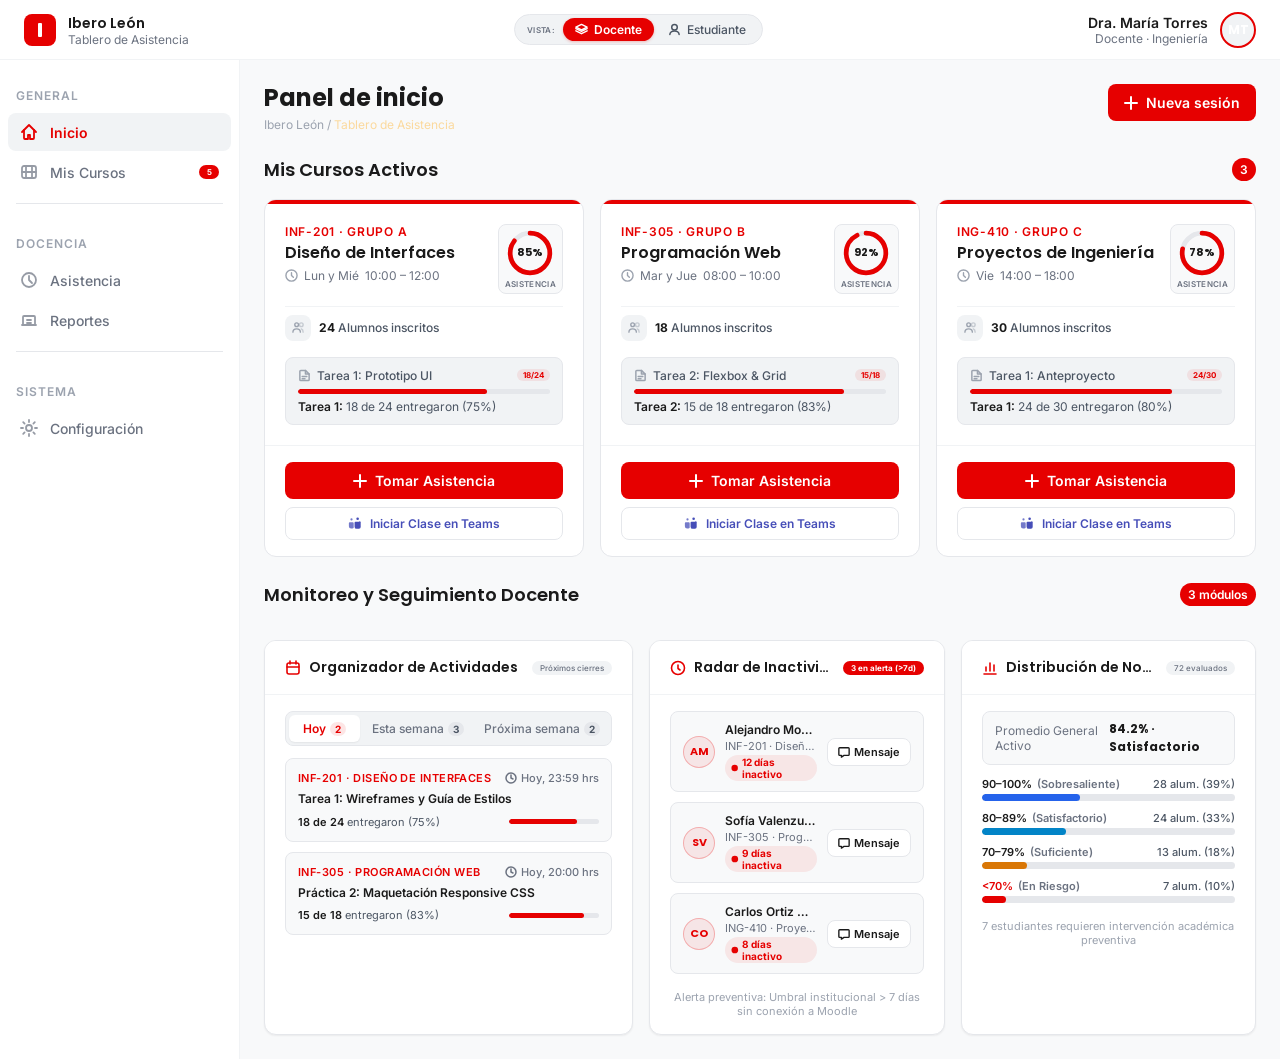
==== index.html @ 61439db3 "Add files via upload" ====
<!DOCTYPE html>
<html lang="es">
<head>
  <meta charset="UTF-8" />
  <meta name="viewport" content="width=device-width, initial-scale=1.0" />
  <title>Tablero de Asistencia — Ibero León</title>

  <!-- Sistema de Diseño -->
  <link rel="stylesheet" href="styles.css" />

  <style>
    /* =========================================================================
       RESET & BASE
       ========================================================================= */
    *, *::before, *::after {
      box-sizing: border-box;
      margin: 0;
      padding: 0;
    }

    html {
      font-size: 16px;
      -webkit-font-smoothing: antialiased;
    }

    body {
      font-family: var(--font-family-body);
      font-size: var(--font-size-md);
      font-weight: var(--font-weight-regular);
      color: var(--text-secondary);
      background-color: var(--surface-primary);  /* #0d0e0f — fondo raíz */
      min-height: 100vh;
      display: grid;
      grid-template-rows: auto 1fr;
      grid-template-columns: 1fr;
    }

    /* =========================================================================
       LAYOUT SHELL  — Header + Sidebar + Main
       ========================================================================= */
    .layout {
      display: grid;
      grid-template-columns: 240px 1fr;
      grid-template-rows: 1fr;
      min-height: calc(100vh - 60px); /* resta altura del header */
    }

    /* =========================================================================
       HEADER
       ========================================================================= */
    .header {
      grid-column: 1 / -1;
      height: 60px;
      background-color: var(--surface-secondary);   /* #131313 — panel nivel 2 */
      border-bottom: 1px solid var(--border-subtle); /* #252525 */
      display: flex;
      align-items: center;
      justify-content: space-between;
      padding: 0 var(--space-6);                     /* 0 24px */
      gap: var(--space-4);                           /* 16px */
      position: sticky;
      top: 0;
      z-index: 100;
    }

    /* Logotipo + nombre de institución */
    .header__brand {
      display: flex;
      align-items: center;
      gap: var(--space-3);   /* 12px */
      text-decoration: none;
    }

    .header__logo {
      width: 32px;
      height: 32px;
      border-radius: var(--radius-md);
      background-color: var(--brand-red);            /* #E60000 — acento de marca */
      display: flex;
      align-items: center;
      justify-content: center;
      flex-shrink: 0;
    }

    .header__logo svg {
      width: 18px;
      height: 18px;
      fill: var(--white-100);
    }

    .header__title {
      font-family: var(--font-family-title);         /* Poppins */
      font-size: var(--font-size-sm);
      font-weight: var(--font-weight-semibold);
      color: var(--text-primary);                    /* #fff */
      line-height: 1.2;
    }

    .header__subtitle {
      font-size: var(--font-size-xs);
      font-weight: var(--font-weight-regular);
      color: var(--text-tertiary);                   /* #c9cacf */
      display: block;
    }

    /* Perfil del docente */
    .header__profile {
      display: flex;
      align-items: center;
      gap: var(--space-3);
      cursor: pointer;
    }

    .header__profile-info {
      text-align: right;
    }

    .header__profile-name {
      font-size: var(--font-size-sm);
      font-weight: var(--font-weight-semibold);
      color: var(--text-primary);
      display: block;
    }

    .header__profile-role {
      font-size: var(--font-size-xs);
      color: var(--text-tertiary);
      display: block;
    }

    .header__avatar {
      width: 36px;
      height: 36px;
      border-radius: var(--radius-full);             /* píldora — 99999px */
      background-color: var(--surface-tertiary);     /* #252525 */
      border: 2px solid var(--brand-red);            /* acento activo */
      display: flex;
      align-items: center;
      justify-content: center;
      font-family: var(--font-family-title);
      font-size: var(--font-size-xs);
      font-weight: var(--font-weight-bold);
      color: var(--white-100);
      flex-shrink: 0;
    }

    /* =========================================================================
       SIDEBAR — Menú lateral
       ========================================================================= */
    .sidebar {
      background-color: var(--surface-secondary);    /* #131313 */
      border-right: 1px solid var(--border-subtle);  /* #252525 */
      display: flex;
      flex-direction: column;
      padding: var(--space-4) 0;                     /* 16px 0 */
      gap: var(--space-1);                           /* 4px entre ítems */
      overflow-y: auto;
    }

    .sidebar__section-label {
      font-size: var(--font-size-xs);
      font-weight: var(--font-weight-semibold);
      color: var(--text-quaternary);                 /* #888 */
      text-transform: uppercase;
      letter-spacing: 0.08em;
      padding: var(--space-3) var(--space-4) var(--space-1-5); /* 12px 16px 6px */
      margin-top: var(--space-2);
    }

    .sidebar__section-label:first-child {
      margin-top: 0;
    }

    .sidebar__nav {
      list-style: none;
      display: flex;
      flex-direction: column;
      gap: var(--space-0-5);   /* 2px */
      padding: 0 var(--space-2);   /* 0 8px */
    }

    .nav-item__link {
      display: flex;
      align-items: center;
      gap: var(--space-3);         /* 12px */
      padding: var(--space-2-5) var(--space-3);  /* 10px 12px */
      border-radius: var(--radius-md);            /* 8px */
      text-decoration: none;
      font-size: var(--font-size-sm);
      font-weight: var(--font-weight-medium);
      color: var(--text-tertiary);                /* #c9cacf — inactivo */
      transition: background-color 150ms ease, color 150ms ease;
    }

    .nav-item__link:hover {
      background-color: var(--surface-tertiary);  /* #252525 */
      color: var(--text-secondary);               /* #f1f1f3 */
    }

    /* Estado activo — acento de marca Ibero León */
    .nav-item__link.is-active {
      background-color: var(--surface-tertiary);
      color: var(--brand-red);                    /* #E60000 — acento de marca */
      font-weight: var(--font-weight-semibold);
    }

    .nav-item__link.is-active .nav-item__icon {
      color: var(--brand-red);
    }

    .nav-item__icon {
      width: 18px;
      height: 18px;
      flex-shrink: 0;
      opacity: 0.7;
    }

    .nav-item__link.is-active .nav-item__icon {
      opacity: 1;
    }

    /* Badge de cantidad en nav */
    .nav-item__badge {
      margin-left: auto;
      background-color: var(--brand-red);         /* #E60000 — badge activo */
      color: var(--white-100);
      font-size: var(--font-size-3xs);            /* 8px */
      font-weight: var(--font-weight-bold);
      padding: 2px 6px;
      border-radius: var(--badge-radius);
      min-width: 20px;
      text-align: center;
    }

    /* Divisor del sidebar */
    .sidebar__divider {
      height: 1px;
      background-color: var(--divider);           /* #252525 */
      margin: var(--space-2) var(--space-4);
    }

    /* =========================================================================
       MAIN CONTENT — Área principal
       ========================================================================= */
    .main {
      background-color: var(--surface-primary);   /* #0d0e0f — fondo raíz */
      padding: var(--space-6);                    /* 24px */
      overflow-y: auto;
      display: flex;
      flex-direction: column;
      gap: var(--space-6);
    }

    /* Cabecera del área principal */
    .main__header {
      display: flex;
      align-items: flex-start;
      justify-content: space-between;
      gap: var(--space-4);
      flex-wrap: wrap;
    }

    .main__title {
      font-family: var(--font-family-title);      /* Poppins */
      font-size: var(--font-size-2xl);            /* 24px */
      font-weight: var(--font-weight-bold);
      color: var(--text-primary);                 /* #fff */
      line-height: 1.2;
    }

    .main__breadcrumb {
      font-size: var(--font-size-xs);
      color: var(--text-quaternary);              /* #888 */
      margin-top: var(--space-1);
    }

    .main__breadcrumb span {
      color: var(--brand-cherokee);               /* #FBD99D — acento de jerarquía */
    }

    /* Botón primario de acción */
    .btn-primary {
      display: inline-flex;
      align-items: center;
      gap: var(--space-2);
      padding: var(--space-2-5) var(--space-4);   /* 10px 16px */
      background-color: var(--brand-red);         /* #E60000 */
      color: var(--white-100);
      font-family: var(--font-family-body);
      font-size: var(--font-size-sm);
      font-weight: var(--font-weight-semibold);
      border: none;
      border-radius: var(--radius-md);
      cursor: pointer;
      text-decoration: none;
      transition: background-color 150ms ease;
      flex-shrink: 0;
    }

    .btn-primary:hover {
      background-color: var(--brand-red-dark);    /* #B30000 */
    }

    /* =========================================================================
       SECTION HEADER — Encabezado de sección interior
       ========================================================================= */
    .section-header {
      display: flex;
      align-items: center;
      justify-content: space-between;
      margin-bottom: var(--space-4);
      gap: var(--space-3);
    }

    .section-title {
      font-family: var(--font-family-title);      /* Poppins */
      font-size: var(--font-size-lg);             /* 18px */
      font-weight: var(--font-weight-semibold);
      color: var(--text-primary);
    }

    .section-count {
      font-size: var(--font-size-xs);
      font-weight: var(--font-weight-semibold);
      color: var(--text-contrast);
      background-color: var(--brand-red);        /* #E60000 — badge activo */
      padding: 2px var(--space-2);
      border-radius: var(--badge-radius);
      line-height: 1.6;
    }

    /* =========================================================================
       COURSE CARDS — Tarjetas de cursos activos
       ========================================================================= */
    .courses-grid {
      display: grid;
      grid-template-columns: repeat(3, 1fr);
      gap: var(--space-4);                        /* 16px */
    }

    .course-card {
      background-color: var(--surface-secondary);
      border: 1px solid var(--border-normal);
      border-radius: var(--card-radius);          /* 12px */
      display: flex;
      flex-direction: column;
      overflow: hidden;
      transition: box-shadow 200ms ease, border-color 200ms ease;
    }

    .course-card:hover {
      box-shadow: var(--shadow-md);
      border-color: var(--border-contrast);
    }

    /* Franja superior de color (acento de marca — jerarquía alta) */
    .course-card__stripe {
      height: 4px;
      background-color: var(--brand-red);        /* #E60000 */
    }

    .course-card__body {
      padding: var(--space-5);
      display: flex;
      flex-direction: column;
      gap: var(--space-3);
      flex: 1;
    }

    .course-card__top {
      display: flex;
      justify-content: space-between;
      align-items: flex-start;
      gap: var(--space-3);
    }

    .course-card__header-info {
      display: flex;
      flex-direction: column;
      gap: var(--space-1);
      flex: 1;
      min-width: 0;
    }

    .course-card__code {
      font-size: var(--font-size-xs);
      font-weight: var(--font-weight-semibold);
      color: var(--brand-red);                   /* #E60000 — código de curso */
      text-transform: uppercase;
      letter-spacing: 0.06em;
    }

    .course-card__name {
      font-family: var(--font-family-title);     /* Poppins */
      font-size: var(--font-size-md);            /* 16px */
      font-weight: var(--font-weight-semibold);
      color: var(--text-primary);
      line-height: 1.3;
    }

    .course-card__schedule {
      font-size: var(--font-size-xs);
      color: var(--text-tertiary);
      display: flex;
      align-items: center;
      gap: var(--space-1-5);
    }

    .course-card__schedule svg {
      width: 13px;
      height: 13px;
      stroke: var(--text-quaternary);
      fill: none;
      flex-shrink: 0;
    }

    .course-card__meta {
      display: flex;
      align-items: center;
      gap: var(--space-2);
      padding-top: var(--space-2);
      border-top: 1px solid var(--border-subtle);
    }

    .course-card__meta-icon {
      width: 26px;
      height: 26px;
      border-radius: var(--radius-md);
      background-color: var(--surface-tertiary);
      display: flex;
      align-items: center;
      justify-content: center;
      flex-shrink: 0;
    }

    .course-card__meta-icon svg {
      width: 13px;
      height: 13px;
      stroke: var(--text-quaternary);
      fill: none;
    }

    .course-card__students {
      font-size: var(--font-size-xs);
      font-weight: var(--font-weight-medium);
      color: var(--text-secondary);
    }

    .course-card__students span {
      font-weight: var(--font-weight-bold);
      color: var(--text-primary);
    }

    /* ── 1. Medidor en Anillo (% Asistencia) ── */
    .attendance-ring {
      display: flex;
      flex-direction: column;
      align-items: center;
      justify-content: center;
      gap: var(--space-0-5);
      flex-shrink: 0;
      padding: var(--space-1) var(--space-1-5);
      background-color: var(--surface-primary);
      border: 1px solid var(--border-normal);
      border-radius: var(--radius-md);
    }

    .attendance-ring__circle {
      position: relative;
      width: 48px;
      height: 48px;
      display: flex;
      align-items: center;
      justify-content: center;
    }

    .attendance-ring__svg {
      width: 100%;
      height: 100%;
      transform: rotate(-90deg);
    }

    .attendance-ring__track {
      fill: none;
      stroke: var(--surface-quaternary);
      stroke-width: 4.5;
    }

    .attendance-ring__indicator {
      fill: none;
      stroke: var(--brand-red);
      stroke-width: 4.5;
      stroke-linecap: round;
      transition: stroke-dashoffset 0.6s ease;
    }

    .attendance-ring__center {
      position: absolute;
      top: 0;
      left: 0;
      width: 100%;
      height: 100%;
      display: flex;
      align-items: center;
      justify-content: center;
    }

    .attendance-ring__val {
      font-family: var(--font-family-title);
      font-size: 11px;
      font-weight: var(--font-weight-bold);
      color: var(--text-primary);
      line-height: 1;
    }

    .attendance-ring__caption {
      font-size: var(--font-size-3xs);
      font-weight: var(--font-weight-semibold);
      color: var(--text-tertiary);
      text-transform: uppercase;
      letter-spacing: 0.04em;
    }

    /* ── 2. Resumen de Entregas de Actividad ── */
    .deliveries-box {
      background-color: var(--surface-tertiary);
      border: 1px solid var(--border-normal);
      border-radius: var(--radius-md);
      padding: var(--space-2-5) var(--space-3);
      display: flex;
      flex-direction: column;
      gap: var(--space-1-5);
    }

    .deliveries-box__header {
      display: flex;
      align-items: center;
      justify-content: space-between;
      gap: var(--space-2);
    }

    .deliveries-box__title-wrap {
      display: flex;
      align-items: center;
      gap: var(--space-1-5);
      min-width: 0;
    }

    .deliveries-box__icon {
      width: 13px;
      height: 13px;
      stroke: var(--text-quaternary);
      fill: none;
      flex-shrink: 0;
    }

    .deliveries-box__title {
      font-size: var(--font-size-xs);
      font-weight: var(--font-weight-medium);
      color: var(--text-secondary);
      white-space: nowrap;
      overflow: hidden;
      text-overflow: ellipsis;
    }

    .deliveries-box__badge {
      font-size: var(--font-size-3xs);
      font-weight: var(--font-weight-bold);
      color: var(--brand-red);
      background-color: rgba(230, 0, 0, 0.08);
      padding: 1px 6px;
      border-radius: var(--badge-radius);
      flex-shrink: 0;
    }

    .deliveries-bar {
      width: 100%;
      height: 5px;
      background-color: var(--border-normal);
      border-radius: var(--radius-full);
      overflow: hidden;
    }

    .deliveries-bar__fill {
      height: 100%;
      background-color: var(--brand-red);
      border-radius: var(--radius-full);
      transition: width 0.4s ease;
    }

    .deliveries-box__caption {
      font-size: var(--font-size-xs);
      font-weight: var(--font-weight-regular);
      color: var(--text-secondary);
      line-height: 1.2;
    }

    .deliveries-box__caption strong {
      font-weight: var(--font-weight-semibold);
      color: var(--text-primary);
    }

    /* ── 3. Acciones y Botón de Teams ── */
    .course-card__footer {
      padding: var(--space-4) var(--space-5);
      border-top: 1px solid var(--border-subtle);
      display: flex;
      flex-direction: column;
      gap: var(--space-2);
    }

    /* Botón principal "Tomar Asistencia" */
    .btn-course {
      display: flex;
      align-items: center;
      justify-content: center;
      gap: var(--space-2);
      width: 100%;
      padding: var(--space-2-5) var(--space-4);   /* 10px 16px */
      background-color: var(--brand-red);          /* #E60000 — CTA primario */
      color: var(--white-100);
      font-family: var(--font-family-body);
      font-size: var(--font-size-sm);
      font-weight: var(--font-weight-semibold);
      border: none;
      border-radius: var(--radius-md);
      cursor: pointer;
      text-decoration: none;
      transition: background-color 150ms ease;
    }

    .btn-course:hover {
      background-color: var(--brand-red-dark);    /* #B30000 */
    }

    .btn-course svg {
      width: 14px;
      height: 14px;
      stroke: currentColor;
      fill: none;
      flex-shrink: 0;
    }

    /* Botón integración Microsoft Teams */
    .btn-teams {
      display: flex;
      align-items: center;
      justify-content: center;
      gap: var(--space-2);
      width: 100%;
      padding: var(--space-2) var(--space-4);
      background-color: var(--surface-secondary);
      color: var(--color-teams, #464EB8);
      border: 1px solid var(--border-normal);
      border-radius: var(--radius-md);
      font-family: var(--font-family-body);
      font-size: var(--font-size-xs);
      font-weight: var(--font-weight-semibold);
      cursor: pointer;
      text-decoration: none;
      transition: background-color 150ms ease, border-color 150ms ease, color 150ms ease, box-shadow 150ms ease;
    }

    .btn-teams:hover {
      background-color: var(--color-teams-bg, #F5F6FC);
      border-color: var(--color-teams, #464EB8);
      color: var(--color-teams-hover, #3B44AC);
      box-shadow: var(--shadow-sm);
    }

    .btn-teams svg {
      width: 14px;
      height: 14px;
      fill: currentColor;
      flex-shrink: 0;
    }

    /* =========================================================================
       WIDGETS ROW — Bloque de gadgets secundarios (debajo de cursos)
    /* =========================================================================
       GADGETS SECTION — Monitoreo docente (debajo de cursos)
       ========================================================================= */
    .gadgets-section {
      display: flex;
      flex-direction: column;
      gap: var(--space-4);
    }

    /* =========================================================================
       RESPONSIVE
       ========================================================================= */
    @media (max-width: 1120px) {         /* --screen-md */
      .courses-grid {
        grid-template-columns: repeat(2, 1fr);
      }
      .gadgets-grid {
        grid-template-columns: 1fr 1fr;
      }
      .monitoring-card--wide {
        grid-column: span 2;
      }
    }

    @media (max-width: 768px) {          /* --screen-sm */
      .layout {
        grid-template-columns: 1fr;
      }

      .sidebar {
        display: none;   /* Se ocultará hasta implementar drawer */
      }

      .courses-grid {
        grid-template-columns: 1fr;
      }

      .gadgets-grid {
        grid-template-columns: 1fr;
      }

      .monitoring-card--wide {
        grid-column: 1;
      }
    }

    @media (max-width: 640px) {          /* --screen-xs */
      .header__profile-info {
        display: none;
      }
    }
  </style>
</head>

<body>

  <!-- =========================================================================
       HEADER — Encabezado superior
       ========================================================================= -->
  <header class="header" role="banner">

    <!-- Marca / institución -->
    <a href="#" class="header__brand" aria-label="Ibero León — Inicio">
      <div class="header__logo" aria-hidden="true">
        <!-- Ícono "I" representando Ibero -->
        <svg viewBox="0 0 18 18" xmlns="http://www.w3.org/2000/svg" aria-hidden="true">
          <rect x="7" y="2" width="4" height="14" rx="1"/>
        </svg>
      </div>
      <div>
        <span class="header__title">Ibero León</span>
        <span class="header__subtitle">Tablero de Asistencia</span>
      </div>
    </a>

    <!-- Conmutador visual de rol -->
    <div class="role-switcher" role="navigation" aria-label="Cambiar vista de rol">
      <span class="role-switcher__label">Vista:</span>
      <div class="role-switcher__pills">
        <a href="index.html" class="role-pill is-active" aria-current="page" title="Vista activa: Docente">
          <svg class="role-pill__icon" viewBox="0 0 14 14" fill="none" stroke="currentColor" stroke-width="1.6" stroke-linecap="round" stroke-linejoin="round" aria-hidden="true">
            <path d="M7 1.5L1 4.5l6 3 6-3-6-3z"/>
            <path d="M1 8.5l6 3 6-3"/>
            <path d="M1 6l6 3 6-3"/>
          </svg>
          Docente
        </a>
        <a href="student.html" class="role-pill" title="Cambiar a vista de Estudiante">
          <svg class="role-pill__icon" viewBox="0 0 14 14" fill="none" stroke="currentColor" stroke-width="1.6" stroke-linecap="round" stroke-linejoin="round" aria-hidden="true">
            <path d="M7 1.5a3 3 0 1 0 0 6 3 3 0 0 0 0-6z"/>
            <path d="M2 12.5c0-2.5 2.5-4 5-4s5 1.5 5 4"/>
          </svg>
          Estudiante
        </a>
      </div>
    </div>

    <!-- Perfil del docente -->
    <div class="header__profile" role="button" tabindex="0" aria-label="Menú de perfil">
      <div class="header__profile-info">
        <span class="header__profile-name">Dra. María Torres</span>
        <span class="header__profile-role">Docente · Ingeniería</span>
      </div>
      <div class="header__avatar" aria-hidden="true">MT</div>
    </div>

  </header>


  <!-- =========================================================================
       LAYOUT — Sidebar + Main
       ========================================================================= -->
  <div class="layout">

    <!-- =======================================================================
         SIDEBAR — Menú lateral de navegación
         ======================================================================= -->
    <aside class="sidebar" role="navigation" aria-label="Menú principal">

      <!-- Sección General -->
      <span class="sidebar__section-label">General</span>
      <ul class="sidebar__nav" role="list">

        <li>
          <a href="#" class="nav-item__link is-active" aria-current="page">
            <svg class="nav-item__icon" viewBox="0 0 18 18" fill="none" stroke="currentColor" stroke-width="1.8" stroke-linecap="round" stroke-linejoin="round" aria-hidden="true">
              <path d="M2 9L9 2l7 7"/>
              <path d="M4 7v8a1 1 0 001 1h3v-4h2v4h3a1 1 0 001-1V7"/>
            </svg>
            Inicio
          </a>
        </li>

        <li>
          <a href="#" class="nav-item__link">
            <svg class="nav-item__icon" viewBox="0 0 18 18" fill="none" stroke="currentColor" stroke-width="1.8" stroke-linecap="round" stroke-linejoin="round" aria-hidden="true">
              <rect x="2" y="3" width="14" height="12" rx="2"/>
              <path d="M6 3v12M12 3v12M2 9h14"/>
            </svg>
            Mis Cursos
            <span class="nav-item__badge" aria-label="5 cursos activos">5</span>
          </a>
        </li>

      </ul>

      <div class="sidebar__divider" role="separator"></div>

      <!-- Sección Docencia -->
      <span class="sidebar__section-label">Docencia</span>
      <ul class="sidebar__nav" role="list">

        <li>
          <a href="#" class="nav-item__link">
            <svg class="nav-item__icon" viewBox="0 0 18 18" fill="none" stroke="currentColor" stroke-width="1.8" stroke-linecap="round" stroke-linejoin="round" aria-hidden="true">
              <circle cx="9" cy="9" r="7"/>
              <path d="M9 5v4l3 3"/>
            </svg>
            Asistencia
          </a>
        </li>

        <li>
          <a href="#" class="nav-item__link">
            <svg class="nav-item__icon" viewBox="0 0 18 18" fill="none" stroke="currentColor" stroke-width="1.8" stroke-linecap="round" stroke-linejoin="round" aria-hidden="true">
              <path d="M3 14V6a1 1 0 011-1h10a1 1 0 011 1v8"/>
              <path d="M2 14h14"/>
              <path d="M7 9h4M7 12h4"/>
            </svg>
            Reportes
          </a>
        </li>

      </ul>

      <div class="sidebar__divider" role="separator"></div>

      <!-- Sección Configuración -->
      <span class="sidebar__section-label">Sistema</span>
      <ul class="sidebar__nav" role="list">

        <li>
          <a href="#" class="nav-item__link">
            <svg class="nav-item__icon" viewBox="0 0 18 18" fill="none" stroke="currentColor" stroke-width="1.8" stroke-linecap="round" stroke-linejoin="round" aria-hidden="true">
              <circle cx="9" cy="9" r="3"/>
              <path d="M9 1v2M9 15v2M1 9h2M15 9h2M3.2 3.2l1.4 1.4M13.4 13.4l1.4 1.4M3.2 14.8l1.4-1.4M13.4 4.6l1.4-1.4"/>
            </svg>
            Configuración
          </a>
        </li>

      </ul>

    </aside><!-- /sidebar -->


    <!-- =======================================================================
         MAIN — Área principal de contenido
         ======================================================================= -->
    <main class="main" id="main-content" role="main">

      <!-- Cabecera de sección -->
      <div class="main__header">
        <div>
          <h1 class="main__title">Panel de inicio</h1>
          <p class="main__breadcrumb">
            Ibero León / <span>Tablero de Asistencia</span>
          </p>
        </div>
        <button class="btn-primary" type="button">
          <svg width="14" height="14" viewBox="0 0 14 14" fill="none" stroke="currentColor" stroke-width="2" stroke-linecap="round" aria-hidden="true">
            <path d="M7 1v12M1 7h12"/>
          </svg>
          Nueva sesión
        </button>
      </div>

      <!-- ═══════════════════════════════════════════════════════════════════
           SECCIÓN 1 — MIS CURSOS ACTIVOS (foco prioritario)
           ═══════════════════════════════════════════════════════════════════ -->
      <section aria-label="Mis cursos activos">

        <div class="section-header">
          <h2 class="section-title">Mis Cursos Activos</h2>
          <span class="section-count" aria-label="3 cursos activos">3</span>
        </div>

        <div class="courses-grid">

          <!-- ── Curso 1: Diseño de Interfaces (Grupo A) ── -->
          <article class="course-card" aria-label="Diseño de Interfaces, Grupo A">
            <div class="course-card__stripe" aria-hidden="true"></div>
            <div class="course-card__body">
              
              <!-- Cabecera de tarjeta: datos + medidor en anillo -->
              <div class="course-card__top">
                <div class="course-card__header-info">
                  <span class="course-card__code">INF-201 · Grupo A</span>
                  <h3 class="course-card__name">Diseño de Interfaces</h3>
                  <p class="course-card__schedule">
                    <svg viewBox="0 0 14 14" stroke-width="1.5" stroke-linecap="round" stroke-linejoin="round" aria-hidden="true">
                      <circle cx="7" cy="7" r="6"/>
                      <path d="M7 4v3l2 2"/>
                    </svg>
                    Lun y Mié &nbsp;10:00 – 12:00
                  </p>
                </div>

                <!-- 1. Medidor en Anillo (% Asistencia del Grupo: 85%) -->
                <div class="attendance-ring" aria-label="85% de asistencia grupal" title="85% de asistencia acumulada">
                  <div class="attendance-ring__circle">
                    <svg viewBox="0 0 46 46" class="attendance-ring__svg" aria-hidden="true">
                      <circle class="attendance-ring__track" cx="23" cy="23" r="19" />
                      <circle class="attendance-ring__indicator" cx="23" cy="23" r="19"
                              stroke-dasharray="119.38"
                              stroke-dashoffset="17.91" />
                    </svg>
                    <div class="attendance-ring__center">
                      <span class="attendance-ring__val">85%</span>
                    </div>
                  </div>
                  <span class="attendance-ring__caption">Asistencia</span>
                </div>
              </div>

              <!-- Meta: Alumnos inscritos -->
              <div class="course-card__meta">
                <div class="course-card__meta-icon" aria-hidden="true">
                  <svg viewBox="0 0 14 14" stroke-width="1.5" stroke-linecap="round" stroke-linejoin="round">
                    <circle cx="5" cy="4" r="2"/>
                    <path d="M1 12c0-2.5 1.5-3.5 4-3.5s4 1 4 3.5"/>
                    <circle cx="10" cy="4" r="2" opacity=".5"/>
                    <path d="M12 12c0-2 -.5-3-2-3.5" opacity=".5"/>
                  </svg>
                </div>
                <p class="course-card__students"><span>24</span> Alumnos inscritos</p>
              </div>

              <!-- 3. Resumen de Entregas de Actividad -->
              <div class="deliveries-box" aria-label="Estado de entregas: Tarea 1: 18 de 24 entregaron">
                <div class="deliveries-box__header">
                  <div class="deliveries-box__title-wrap">
                    <svg class="deliveries-box__icon" viewBox="0 0 14 14" stroke-width="1.6" stroke-linecap="round" stroke-linejoin="round" aria-hidden="true">
                      <path d="M8 1.5H3a1 1 0 0 0-1 1v9a1 1 0 0 0 1 1h8a1 1 0 0 0 1-1V5.5L8 1.5z"/>
                      <path d="M8 1.5v4h4"/>
                      <path d="M4.5 8h5M4.5 10.5h3"/>
                    </svg>
                    <span class="deliveries-box__title">Tarea 1: Prototipo UI</span>
                  </div>
                  <span class="deliveries-box__badge">18/24</span>
                </div>
                <div class="deliveries-bar" role="progressbar" aria-valuenow="75" aria-valuemin="0" aria-valuemax="100">
                  <div class="deliveries-bar__fill" style="width: 75%;"></div>
                </div>
                <p class="deliveries-box__caption">
                  <strong>Tarea 1:</strong> 18 de 24 entregaron (75%)
                </p>
              </div>

            </div>

            <!-- Acciones: Botón Tomar Asistencia + Botón Teams -->
            <div class="course-card__footer">
              <button class="btn-course" type="button">
                <svg viewBox="0 0 14 14" stroke-width="2" stroke-linecap="round" stroke-linejoin="round" aria-hidden="true">
                  <path d="M7 1v12M1 7h12"/>
                </svg>
                Tomar Asistencia
              </button>
              <!-- 2. Botón de Integración con Microsoft Teams -->
              <button class="btn-teams" type="button" aria-label="Iniciar Clase en Teams para Diseño de Interfaces">
                <svg viewBox="0 0 16 16" aria-hidden="true">
                  <path d="M12.5 5.5h-4a1 1 0 0 0-1 1V11a2.5 2.5 0 0 0 2.5 2.5h2.5a2 2 0 0 0 2-2V6.5a1 1 0 0 0-2-1zm-1.5-2a1.5 1.5 0 1 1 0-3 1.5 1.5 0 0 1 0 3z"/>
                  <path d="M5.5 6H2a1 1 0 0 0-1 1v3.5A2.5 2.5 0 0 0 3.5 13H5a2 2 0 0 0 1.5-.7V7a1 1 0 0 0-1-1zm-1.5-2a1.25 1.25 0 1 1 0-2.5 1.25 1.25 0 0 1 0 2.5z" opacity="0.75"/>
                </svg>
                Iniciar Clase en Teams
              </button>
            </div>
          </article>

          <!-- ── Curso 2: Programación Web (Grupo B) ── -->
          <article class="course-card" aria-label="Programación Web, Grupo B">
            <div class="course-card__stripe" aria-hidden="true"></div>
            <div class="course-card__body">

              <!-- Cabecera de tarjeta: datos + medidor en anillo -->
              <div class="course-card__top">
                <div class="course-card__header-info">
                  <span class="course-card__code">INF-305 · Grupo B</span>
                  <h3 class="course-card__name">Programación Web</h3>
                  <p class="course-card__schedule">
                    <svg viewBox="0 0 14 14" stroke-width="1.5" stroke-linecap="round" stroke-linejoin="round" aria-hidden="true">
                      <circle cx="7" cy="7" r="6"/>
                      <path d="M7 4v3l2 2"/>
                    </svg>
                    Mar y Jue &nbsp;08:00 – 10:00
                  </p>
                </div>

                <!-- 1. Medidor en Anillo (% Asistencia del Grupo: 92%) -->
                <div class="attendance-ring" aria-label="92% de asistencia grupal" title="92% de asistencia acumulada">
                  <div class="attendance-ring__circle">
                    <svg viewBox="0 0 46 46" class="attendance-ring__svg" aria-hidden="true">
                      <circle class="attendance-ring__track" cx="23" cy="23" r="19" />
                      <circle class="attendance-ring__indicator" cx="23" cy="23" r="19"
                              stroke-dasharray="119.38"
                              stroke-dashoffset="9.55" />
                    </svg>
                    <div class="attendance-ring__center">
                      <span class="attendance-ring__val">92%</span>
                    </div>
                  </div>
                  <span class="attendance-ring__caption">Asistencia</span>
                </div>
              </div>

              <!-- Meta: Alumnos inscritos -->
              <div class="course-card__meta">
                <div class="course-card__meta-icon" aria-hidden="true">
                  <svg viewBox="0 0 14 14" stroke-width="1.5" stroke-linecap="round" stroke-linejoin="round">
                    <circle cx="5" cy="4" r="2"/>
                    <path d="M1 12c0-2.5 1.5-3.5 4-3.5s4 1 4 3.5"/>
                    <circle cx="10" cy="4" r="2" opacity=".5"/>
                    <path d="M12 12c0-2 -.5-3-2-3.5" opacity=".5"/>
                  </svg>
                </div>
                <p class="course-card__students"><span>18</span> Alumnos inscritos</p>
              </div>

              <!-- 3. Resumen de Entregas de Actividad -->
              <div class="deliveries-box" aria-label="Estado de entregas: Tarea 2: 15 de 18 entregaron">
                <div class="deliveries-box__header">
                  <div class="deliveries-box__title-wrap">
                    <svg class="deliveries-box__icon" viewBox="0 0 14 14" stroke-width="1.6" stroke-linecap="round" stroke-linejoin="round" aria-hidden="true">
                      <path d="M8 1.5H3a1 1 0 0 0-1 1v9a1 1 0 0 0 1 1h8a1 1 0 0 0 1-1V5.5L8 1.5z"/>
                      <path d="M8 1.5v4h4"/>
                      <path d="M4.5 8h5M4.5 10.5h3"/>
                    </svg>
                    <span class="deliveries-box__title">Tarea 2: Flexbox & Grid</span>
                  </div>
                  <span class="deliveries-box__badge">15/18</span>
                </div>
                <div class="deliveries-bar" role="progressbar" aria-valuenow="83" aria-valuemin="0" aria-valuemax="100">
                  <div class="deliveries-bar__fill" style="width: 83.3%;"></div>
                </div>
                <p class="deliveries-box__caption">
                  <strong>Tarea 2:</strong> 15 de 18 entregaron (83%)
                </p>
              </div>

            </div>

            <!-- Acciones: Botón Tomar Asistencia + Botón Teams -->
            <div class="course-card__footer">
              <button class="btn-course" type="button">
                <svg viewBox="0 0 14 14" stroke-width="2" stroke-linecap="round" stroke-linejoin="round" aria-hidden="true">
                  <path d="M7 1v12M1 7h12"/>
                </svg>
                Tomar Asistencia
              </button>
              <!-- 2. Botón de Integración con Microsoft Teams -->
              <button class="btn-teams" type="button" aria-label="Iniciar Clase en Teams para Programación Web">
                <svg viewBox="0 0 16 16" aria-hidden="true">
                  <path d="M12.5 5.5h-4a1 1 0 0 0-1 1V11a2.5 2.5 0 0 0 2.5 2.5h2.5a2 2 0 0 0 2-2V6.5a1 1 0 0 0-2-1zm-1.5-2a1.5 1.5 0 1 1 0-3 1.5 1.5 0 0 1 0 3z"/>
                  <path d="M5.5 6H2a1 1 0 0 0-1 1v3.5A2.5 2.5 0 0 0 3.5 13H5a2 2 0 0 0 1.5-.7V7a1 1 0 0 0-1-1zm-1.5-2a1.25 1.25 0 1 1 0-2.5 1.25 1.25 0 0 1 0 2.5z" opacity="0.75"/>
                </svg>
                Iniciar Clase en Teams
              </button>
            </div>
          </article>

          <!-- ── Curso 3: Proyectos de Ingeniería (Grupo C) ── -->
          <article class="course-card" aria-label="Proyectos de Ingeniería, Grupo C">
            <div class="course-card__stripe" aria-hidden="true"></div>
            <div class="course-card__body">

              <!-- Cabecera de tarjeta: datos + medidor en anillo -->
              <div class="course-card__top">
                <div class="course-card__header-info">
                  <span class="course-card__code">ING-410 · Grupo C</span>
                  <h3 class="course-card__name">Proyectos de Ingeniería</h3>
                  <p class="course-card__schedule">
                    <svg viewBox="0 0 14 14" stroke-width="1.5" stroke-linecap="round" stroke-linejoin="round" aria-hidden="true">
                      <circle cx="7" cy="7" r="6"/>
                      <path d="M7 4v3l2 2"/>
                    </svg>
                    Vie &nbsp;14:00 – 18:00
                  </p>
                </div>

                <!-- 1. Medidor en Anillo (% Asistencia del Grupo: 78%) -->
                <div class="attendance-ring" aria-label="78% de asistencia grupal" title="78% de asistencia acumulada">
                  <div class="attendance-ring__circle">
                    <svg viewBox="0 0 46 46" class="attendance-ring__svg" aria-hidden="true">
                      <circle class="attendance-ring__track" cx="23" cy="23" r="19" />
                      <circle class="attendance-ring__indicator" cx="23" cy="23" r="19"
                              stroke-dasharray="119.38"
                              stroke-dashoffset="26.26" />
                    </svg>
                    <div class="attendance-ring__center">
                      <span class="attendance-ring__val">78%</span>
                    </div>
                  </div>
                  <span class="attendance-ring__caption">Asistencia</span>
                </div>
              </div>

              <!-- Meta: Alumnos inscritos -->
              <div class="course-card__meta">
                <div class="course-card__meta-icon" aria-hidden="true">
                  <svg viewBox="0 0 14 14" stroke-width="1.5" stroke-linecap="round" stroke-linejoin="round">
                    <circle cx="5" cy="4" r="2"/>
                    <path d="M1 12c0-2.5 1.5-3.5 4-3.5s4 1 4 3.5"/>
                    <circle cx="10" cy="4" r="2" opacity=".5"/>
                    <path d="M12 12c0-2 -.5-3-2-3.5" opacity=".5"/>
                  </svg>
                </div>
                <p class="course-card__students"><span>30</span> Alumnos inscritos</p>
              </div>

              <!-- 3. Resumen de Entregas de Actividad -->
              <div class="deliveries-box" aria-label="Estado de entregas: Tarea 1: 24 de 30 entregaron">
                <div class="deliveries-box__header">
                  <div class="deliveries-box__title-wrap">
                    <svg class="deliveries-box__icon" viewBox="0 0 14 14" stroke-width="1.6" stroke-linecap="round" stroke-linejoin="round" aria-hidden="true">
                      <path d="M8 1.5H3a1 1 0 0 0-1 1v9a1 1 0 0 0 1 1h8a1 1 0 0 0 1-1V5.5L8 1.5z"/>
                      <path d="M8 1.5v4h4"/>
                      <path d="M4.5 8h5M4.5 10.5h3"/>
                    </svg>
                    <span class="deliveries-box__title">Tarea 1: Anteproyecto</span>
                  </div>
                  <span class="deliveries-box__badge">24/30</span>
                </div>
                <div class="deliveries-bar" role="progressbar" aria-valuenow="80" aria-valuemin="0" aria-valuemax="100">
                  <div class="deliveries-bar__fill" style="width: 80%;"></div>
                </div>
                <p class="deliveries-box__caption">
                  <strong>Tarea 1:</strong> 24 de 30 entregaron (80%)
                </p>
              </div>

            </div>

            <!-- Acciones: Botón Tomar Asistencia + Botón Teams -->
            <div class="course-card__footer">
              <button class="btn-course" type="button">
                <svg viewBox="0 0 14 14" stroke-width="2" stroke-linecap="round" stroke-linejoin="round" aria-hidden="true">
                  <path d="M7 1v12M1 7h12"/>
                </svg>
                Tomar Asistencia
              </button>
              <!-- 2. Botón de Integración con Microsoft Teams -->
              <button class="btn-teams" type="button" aria-label="Iniciar Clase en Teams para Proyectos de Ingeniería">
                <svg viewBox="0 0 16 16" aria-hidden="true">
                  <path d="M12.5 5.5h-4a1 1 0 0 0-1 1V11a2.5 2.5 0 0 0 2.5 2.5h2.5a2 2 0 0 0 2-2V6.5a1 1 0 0 0-2-1zm-1.5-2a1.5 1.5 0 1 1 0-3 1.5 1.5 0 0 1 0 3z"/>
                  <path d="M5.5 6H2a1 1 0 0 0-1 1v3.5A2.5 2.5 0 0 0 3.5 13H5a2 2 0 0 0 1.5-.7V7a1 1 0 0 0-1-1zm-1.5-2a1.25 1.25 0 1 1 0-2.5 1.25 1.25 0 0 1 0 2.5z" opacity="0.75"/>
                </svg>
                Iniciar Clase en Teams
              </button>
            </div>
          </article>

        </div><!-- /courses-grid -->
      </section>

      <!-- ═══════════════════════════════════════════════════════════════════
           SECCIÓN 2 — GADGETS DE MONITOREO DOCENTE (FASE 5)
           ═══════════════════════════════════════════════════════════════════ -->
      <section aria-label="Monitoreo y seguimiento docente" class="gadgets-section">

        <div class="section-header">
          <h2 class="section-title">Monitoreo y Seguimiento Docente</h2>
          <span class="section-count" aria-label="3 módulos activos">3 módulos</span>
        </div>

        <div class="gadgets-grid">

          <!-- ── GADGET 1: Organizador de Actividades por Tiempo ── -->
          <article class="monitoring-card monitoring-card--wide" aria-label="Organizador de actividades por tiempo">
            <div class="monitoring-card__header">
              <div class="monitoring-card__title-group">
                <svg class="monitoring-card__icon" viewBox="0 0 16 16" stroke-width="1.6" stroke-linecap="round" stroke-linejoin="round" aria-hidden="true">
                  <rect x="2" y="3" width="12" height="11" rx="2"/>
                  <path d="M5 1v3M11 1v3M2 7h12"/>
                </svg>
                <h3 class="monitoring-card__title">Organizador de Actividades</h3>
              </div>
              <span class="monitoring-card__tag">Próximos cierres</span>
            </div>

            <div class="monitoring-card__body">
              
              <!-- Pestañas temporales -->
              <div class="activity-tabs" role="tablist" aria-label="Filtro temporal de entregas">
                <button class="activity-tab is-active" type="button" role="tab" aria-selected="true" data-tab="tab-today" id="tab-btn-today" aria-controls="panel-today">
                  Hoy <span class="activity-tab__badge">2</span>
                </button>
                <button class="activity-tab" type="button" role="tab" aria-selected="false" data-tab="tab-week" id="tab-btn-week" aria-controls="panel-week">
                  Esta semana <span class="activity-tab__badge">3</span>
                </button>
                <button class="activity-tab" type="button" role="tab" aria-selected="false" data-tab="tab-next" id="tab-btn-next" aria-controls="panel-next">
                  Próxima semana <span class="activity-tab__badge">2</span>
                </button>
              </div>

              <!-- Paneles de contenido temporal -->
              <div class="activity-panels">

                <!-- Panel: Hoy -->
                <div class="activity-panel is-active" id="panel-today" role="tabpanel" aria-labelledby="tab-btn-today">
                  
                  <div class="activity-item">
                    <div class="activity-item__header">
                      <span class="activity-item__course">INF-201 · Diseño de Interfaces</span>
                      <span class="activity-item__time">
                        <svg viewBox="0 0 12 12" stroke-width="1.5" stroke-linecap="round" stroke-linejoin="round" aria-hidden="true">
                          <circle cx="6" cy="6" r="5"/>
                          <path d="M6 3v3l2 1"/>
                        </svg>
                        Hoy, 23:59 hrs
                      </span>
                    </div>
                    <h4 class="activity-item__title">Tarea 1: Wireframes y Guía de Estilos</h4>
                    <div class="activity-item__footer">
                      <span class="activity-item__deliveries"><strong>18 de 24</strong> entregaron (75%)</span>
                      <div class="activity-item__deliveries-bar" role="progressbar" aria-valuenow="75" aria-valuemin="0" aria-valuemax="100">
                        <div class="activity-item__deliveries-fill" style="width: 75%;"></div>
                      </div>
                    </div>
                  </div>

                  <div class="activity-item">
                    <div class="activity-item__header">
                      <span class="activity-item__course">INF-305 · Programación Web</span>
                      <span class="activity-item__time">
                        <svg viewBox="0 0 12 12" stroke-width="1.5" stroke-linecap="round" stroke-linejoin="round" aria-hidden="true">
                          <circle cx="6" cy="6" r="5"/>
                          <path d="M6 3v3l2 1"/>
                        </svg>
                        Hoy, 20:00 hrs
                      </span>
                    </div>
                    <h4 class="activity-item__title">Práctica 2: Maquetación Responsive CSS</h4>
                    <div class="activity-item__footer">
                      <span class="activity-item__deliveries"><strong>15 de 18</strong> entregaron (83%)</span>
                      <div class="activity-item__deliveries-bar" role="progressbar" aria-valuenow="83" aria-valuemin="0" aria-valuemax="100">
                        <div class="activity-item__deliveries-fill" style="width: 83.3%;"></div>
                      </div>
                    </div>
                  </div>

                </div>

                <!-- Panel: Esta semana -->
                <div class="activity-panel" id="panel-week" role="tabpanel" aria-labelledby="tab-btn-week">
                  
                  <div class="activity-item">
                    <div class="activity-item__header">
                      <span class="activity-item__course">ING-410 · Proyectos de Ing.</span>
                      <span class="activity-item__time">
                        <svg viewBox="0 0 12 12" stroke-width="1.5" stroke-linecap="round" stroke-linejoin="round" aria-hidden="true">
                          <circle cx="6" cy="6" r="5"/>
                          <path d="M6 3v3l2 1"/>
                        </svg>
                        Jueves, 18:00 hrs
                      </span>
                    </div>
                    <h4 class="activity-item__title">Avance 1: Marco Teórico y Justificación</h4>
                    <div class="activity-item__footer">
                      <span class="activity-item__deliveries"><strong>24 de 30</strong> entregaron (80%)</span>
                      <div class="activity-item__deliveries-bar" role="progressbar" aria-valuenow="80" aria-valuemin="0" aria-valuemax="100">
                        <div class="activity-item__deliveries-fill" style="width: 80%;"></div>
                      </div>
                    </div>
                  </div>

                  <div class="activity-item">
                    <div class="activity-item__header">
                      <span class="activity-item__course">INF-201 · Diseño de Interfaces</span>
                      <span class="activity-item__time">
                        <svg viewBox="0 0 12 12" stroke-width="1.5" stroke-linecap="round" stroke-linejoin="round" aria-hidden="true">
                          <circle cx="6" cy="6" r="5"/>
                          <path d="M6 3v3l2 1"/>
                        </svg>
                        Viernes, 23:59 hrs
                      </span>
                    </div>
                    <h4 class="activity-item__title">Cuestionario 1: Principios de UX/UI</h4>
                    <div class="activity-item__footer">
                      <span class="activity-item__deliveries"><strong>21 de 24</strong> entregaron (88%)</span>
                      <div class="activity-item__deliveries-bar" role="progressbar" aria-valuenow="88" aria-valuemin="0" aria-valuemax="100">
                        <div class="activity-item__deliveries-fill" style="width: 88%;"></div>
                      </div>
                    </div>
                  </div>

                  <div class="activity-item">
                    <div class="activity-item__header">
                      <span class="activity-item__course">INF-305 · Programación Web</span>
                      <span class="activity-item__time">
                        <svg viewBox="0 0 12 12" stroke-width="1.5" stroke-linecap="round" stroke-linejoin="round" aria-hidden="true">
                          <circle cx="6" cy="6" r="5"/>
                          <path d="M6 3v3l2 1"/>
                        </svg>
                        Sábado, 14:00 hrs
                      </span>
                    </div>
                    <h4 class="activity-item__title">Laboratorio 3: Formulario Validado con JS</h4>
                    <div class="activity-item__footer">
                      <span class="activity-item__deliveries"><strong>12 de 18</strong> entregaron (67%)</span>
                      <div class="activity-item__deliveries-bar" role="progressbar" aria-valuenow="67" aria-valuemin="0" aria-valuemax="100">
                        <div class="activity-item__deliveries-fill" style="width: 67%;"></div>
                      </div>
                    </div>
                  </div>

                </div>

                <!-- Panel: Próxima semana -->
                <div class="activity-panel" id="panel-next" role="tabpanel" aria-labelledby="tab-btn-next">
                  
                  <div class="activity-item">
                    <div class="activity-item__header">
                      <span class="activity-item__course">ING-410 · Proyectos de Ing.</span>
                      <span class="activity-item__time">
                        <svg viewBox="0 0 12 12" stroke-width="1.5" stroke-linecap="round" stroke-linejoin="round" aria-hidden="true">
                          <circle cx="6" cy="6" r="5"/>
                          <path d="M6 3v3l2 1"/>
                        </svg>
                        Mar 3 Nov, 18:00 hrs
                      </span>
                    </div>
                    <h4 class="activity-item__title">Avance 2: Cronograma y Diagrama Gantt</h4>
                    <div class="activity-item__footer">
                      <span class="activity-item__deliveries"><strong>6 de 30</strong> entregaron (20%)</span>
                      <div class="activity-item__deliveries-bar" role="progressbar" aria-valuenow="20" aria-valuemin="0" aria-valuemax="100">
                        <div class="activity-item__deliveries-fill" style="width: 20%;"></div>
                      </div>
                    </div>
                  </div>

                  <div class="activity-item">
                    <div class="activity-item__header">
                      <span class="activity-item__course">INF-201 · Diseño de Interfaces</span>
                      <span class="activity-item__time">
                        <svg viewBox="0 0 12 12" stroke-width="1.5" stroke-linecap="round" stroke-linejoin="round" aria-hidden="true">
                          <circle cx="6" cy="6" r="5"/>
                          <path d="M6 3v3l2 1"/>
                        </svg>
                        Jue 5 Nov, 23:59 hrs
                      </span>
                    </div>
                    <h4 class="activity-item__title">Prototipo Interactivo en Figma (Sprint 1)</h4>
                    <div class="activity-item__footer">
                      <span class="activity-item__deliveries"><strong>3 de 24</strong> entregaron (13%)</span>
                      <div class="activity-item__deliveries-bar" role="progressbar" aria-valuenow="13" aria-valuemin="0" aria-valuemax="100">
                        <div class="activity-item__deliveries-fill" style="width: 13%;"></div>
                      </div>
                    </div>
                  </div>

                </div>

              </div>

            </div>
          </article>


          <!-- ── GADGET 2: Radar de Alumnos Inactivos ── -->
          <article class="monitoring-card" aria-label="Radar de alumnos inactivos con más de 7 días sin ingreso">
            <div class="monitoring-card__header">
              <div class="monitoring-card__title-group">
                <svg class="monitoring-card__icon" viewBox="0 0 16 16" stroke-width="1.6" stroke-linecap="round" stroke-linejoin="round" aria-hidden="true">
                  <path d="M8 1.5a6.5 6.5 0 1 0 0 13 6.5 6.5 0 0 0 0-13z"/>
                  <path d="M8 5v3.5l2 1.5"/>
                </svg>
                <h3 class="monitoring-card__title">Radar de Inactividad</h3>
              </div>
              <span class="monitoring-card__badge-alert" aria-label="3 alumnos con más de 7 días de inactividad">
                3 en alerta (&gt;7d)
              </span>
            </div>

            <div class="monitoring-card__body">
              <ul class="inactive-list" role="list">
                
                <!-- Alumno 1 -->
                <li class="inactive-item">
                  <div class="inactive-item__left">
                    <div class="inactive-item__avatar" aria-hidden="true">AM</div>
                    <div class="inactive-item__info">
                      <h4 class="inactive-item__name">Alejandro Morales Ríos</h4>
                      <span class="inactive-item__course">INF-201 · Diseño de Interfaces</span>
                      <span class="inactive-item__days">
                        <svg width="8" height="8" viewBox="0 0 8 8" fill="currentColor" aria-hidden="true">
                          <circle cx="4" cy="4" r="3.5"/>
                        </svg>
                        12 días inactivo
                      </span>
                    </div>
                  </div>
                  <button class="btn-quick-msg" type="button" aria-label="Enviar mensaje a Alejandro Morales Ríos">
                    <svg viewBox="0 0 14 14" stroke-width="1.6" stroke-linecap="round" stroke-linejoin="round" aria-hidden="true">
                      <path d="M12 2H2a1 1 0 0 0-1 1v7a1 1 0 0 0 1 1h2v2l3-2h5a1 1 0 0 0 1-1V3a1 1 0 0 0-1-1z"/>
                    </svg>
                    Mensaje
                  </button>
                </li>

                <!-- Alumno 2 -->
                <li class="inactive-item">
                  <div class="inactive-item__left">
                    <div class="inactive-item__avatar" aria-hidden="true">SV</div>
                    <div class="inactive-item__info">
                      <h4 class="inactive-item__name">Sofía Valenzuela Gómez</h4>
                      <span class="inactive-item__course">INF-305 · Programación Web</span>
                      <span class="inactive-item__days">
                        <svg width="8" height="8" viewBox="0 0 8 8" fill="currentColor" aria-hidden="true">
                          <circle cx="4" cy="4" r="3.5"/>
                        </svg>
                        9 días inactiva
                      </span>
                    </div>
                  </div>
                  <button class="btn-quick-msg" type="button" aria-label="Enviar mensaje a Sofía Valenzuela Gómez">
                    <svg viewBox="0 0 14 14" stroke-width="1.6" stroke-linecap="round" stroke-linejoin="round" aria-hidden="true">
                      <path d="M12 2H2a1 1 0 0 0-1 1v7a1 1 0 0 0 1 1h2v2l3-2h5a1 1 0 0 0 1-1V3a1 1 0 0 0-1-1z"/>
                    </svg>
                    Mensaje
                  </button>
                </li>

                <!-- Alumno 3 -->
                <li class="inactive-item">
                  <div class="inactive-item__left">
                    <div class="inactive-item__avatar" aria-hidden="true">CO</div>
                    <div class="inactive-item__info">
                      <h4 class="inactive-item__name">Carlos Ortiz Mendoza</h4>
                      <span class="inactive-item__course">ING-410 · Proyectos de Ing.</span>
                      <span class="inactive-item__days">
                        <svg width="8" height="8" viewBox="0 0 8 8" fill="currentColor" aria-hidden="true">
                          <circle cx="4" cy="4" r="3.5"/>
                        </svg>
                        8 días inactivo
                      </span>
                    </div>
                  </div>
                  <button class="btn-quick-msg" type="button" aria-label="Enviar mensaje a Carlos Ortiz Mendoza">
                    <svg viewBox="0 0 14 14" stroke-width="1.6" stroke-linecap="round" stroke-linejoin="round" aria-hidden="true">
                      <path d="M12 2H2a1 1 0 0 0-1 1v7a1 1 0 0 0 1 1h2v2l3-2h5a1 1 0 0 0 1-1V3a1 1 0 0 0-1-1z"/>
                    </svg>
                    Mensaje
                  </button>
                </li>

              </ul>

              <p class="monitoring-card__note">Alerta preventiva: Umbral institucional &gt; 7 días sin conexión a Moodle</p>
            </div>
          </article>


          <!-- ── GADGET 3: Minigráfico de Distribución de Calificaciones ── -->
          <article class="monitoring-card" aria-label="Distribución de calificaciones por rangos">
            <div class="monitoring-card__header">
              <div class="monitoring-card__title-group">
                <svg class="monitoring-card__icon" viewBox="0 0 16 16" stroke-width="1.6" stroke-linecap="round" stroke-linejoin="round" aria-hidden="true">
                  <path d="M2 14h12M4 11V7M8 11V3M12 11V5"/>
                </svg>
                <h3 class="monitoring-card__title">Distribución de Notas</h3>
              </div>
              <span class="monitoring-card__tag">72 evaluados</span>
            </div>

            <div class="monitoring-card__body">
              
              <!-- Resumen del promedio general -->
              <div class="grade-summary-bar">
                <span class="grade-summary-bar__label">Promedio General Activo</span>
                <span class="grade-summary-bar__value">84.2% · Satisfactorio</span>
              </div>

              <!-- Gráfico de barras por rangos -->
              <div class="grade-chart" role="region" aria-label="Barras de distribución de calificaciones">
                
                <!-- Rango 1: 90-100% (Sobresaliente) -->
                <div class="grade-row">
                  <div class="grade-row__header">
                    <span class="grade-row__range">90–100% <span class="grade-row__title">(Sobresaliente)</span></span>
                    <span class="grade-row__count">28 alum. (39%)</span>
                  </div>
                  <div class="grade-row__track" role="progressbar" aria-valuenow="39" aria-valuemin="0" aria-valuemax="100">
                    <div class="grade-row__bar grade-row__bar--sobresaliente" style="width: 38.9%;"></div>
                  </div>
                </div>

                <!-- Rango 2: 80-89% (Satisfactorio) -->
                <div class="grade-row">
                  <div class="grade-row__header">
                    <span class="grade-row__range">80–89% <span class="grade-row__title">(Satisfactorio)</span></span>
                    <span class="grade-row__count">24 alum. (33%)</span>
                  </div>
                  <div class="grade-row__track" role="progressbar" aria-valuenow="33" aria-valuemin="0" aria-valuemax="100">
                    <div class="grade-row__bar grade-row__bar--satisfactorio" style="width: 33.3%;"></div>
                  </div>
                </div>

                <!-- Rango 3: 70-79% (Suficiente) -->
                <div class="grade-row">
                  <div class="grade-row__header">
                    <span class="grade-row__range">70–79% <span class="grade-row__title">(Suficiente)</span></span>
                    <span class="grade-row__count">13 alum. (18%)</span>
                  </div>
                  <div class="grade-row__track" role="progressbar" aria-valuenow="18" aria-valuemin="0" aria-valuemax="100">
                    <div class="grade-row__bar grade-row__bar--suficiente" style="width: 18.1%;"></div>
                  </div>
                </div>

                <!-- Rango 4: <70% (En Riesgo - Alerta Roja Ibero León) -->
                <div class="grade-row grade-row--risk">
                  <div class="grade-row__header">
                    <span class="grade-row__range">&lt;70% <span class="grade-row__title">(En Riesgo)</span></span>
                    <span class="grade-row__count">7 alum. (10%)</span>
                  </div>
                  <div class="grade-row__track" role="progressbar" aria-valuenow="10" aria-valuemin="0" aria-valuemax="100">
                    <div class="grade-row__bar grade-row__bar--riesgo" style="width: 9.7%;"></div>
                  </div>
                </div>

              </div>

              <p class="monitoring-card__note">7 estudiantes requieren intervención académica preventiva</p>
            </div>
          </article>

        </div><!-- /gadgets-grid -->
      </section>

    </main><!-- /main -->

  </div><!-- /layout -->

  <!-- Lógica e interactividad global -->
  <script src="app.js"></script>
</body>
</html>
---- styles.css ----
/* =============================================================================
   styles.css — Sistema de Diseño Ibero León
   Fuente: brandfetch.com / cssstats.com + AGENTS.md
   Tipografía: Inter (interfaz/cuerpo) · Poppins (títulos)
   ============================================================================= */

/* --------------------------------------------------------------------------
   Google Fonts — Inter + Poppins
   -------------------------------------------------------------------------- */
@import url('https://fonts.googleapis.com/css2?family=Inter:wght@300;400;500;600;700&family=Poppins:wght@400;600;700&display=swap');


/* =============================================================================
   :root — Variables CSS Globales
   ============================================================================= */
:root {

  /* ──────────────────────────────────────────────────────────────────────────
     1. FUENTES
     ────────────────────────────────────────────────────────────────────────── */

  /* Familias */
  --font-inter:    "Inter", "Inter Fallback", system-ui, -apple-system, sans-serif;
  --font-poppins:  "Poppins", "Poppins Fallback", sans-serif;
  --font-mono:     ui-monospace, SFMono-Regular, Consolas, "Liberation Mono", Menlo, monospace;

  /* Roles */
  --font-family-body:  var(--font-inter);   /* Texto de interfaz y cuerpo */
  --font-family-title: var(--font-poppins); /* Títulos principales        */

  /* Tamaños (type scale extraída del PDF) */
  --font-size-3xs: 8px;
  --font-size-2xs: 10px;
  --font-size-xs:  12px;
  --font-size-sm:  14px;
  --font-size-md:  16px;
  --font-size-lg:  18px;
  --font-size-xl:  20px;
  --font-size-2xl: 24px;
  --font-size-3xl: 32px;
  --font-size-4xl: 44px;
  --font-size-5xl: 56px;
  --font-size-6xl: 72px;

  /* Pesos */
  --font-weight-light:    300;
  --font-weight-regular:  400;
  --font-weight-medium:   500;
  --font-weight-semibold: 600;
  --font-weight-bold:     700;


  /* ──────────────────────────────────────────────────────────────────────────
     2. SUPERFICIES Y FONDOS NEUTROS  (modo claro / light theme institucional)
     ────────────────────────────────────────────────────────────────────────── */

  /* Fondo de cuerpo y variable de compatibilidad */
  --bg-body:            #F8F9FA;   /* Fondo raíz del body                  */

  /* Superficies (del más claro al más profundo) */
  --surface-primary:    #F8F9FA;   /* Fondo raíz / body                    */
  --surface-secondary:  #FFFFFF;   /* Paneles, sidebar, header             */
  --surface-tertiary:   #F1F3F5;   /* Tarjetas, contenedores de segundo nivel */
  --surface-quaternary: #E5E7EB;   /* Elementos flotantes / tooltips       */
  --surface-quinary:    #D1D5DB;   /* Capas adicionales / hover            */
  --surface-dark:       #1A1A1A;   /* Alias oscuro (texto sobre claro)     */
  --surface-light:      #FFFFFF;   /* Alias superficies claras             */
  --surface-translucent: rgba(0, 0, 0, 0.04); /* Superposición translúcida */

  /* Escala de blancos/grises claros */
  --white-100: #ffffff;   /* Blanco puro                          */
  --white-200: #fbfbfb;   /* Off-white                            */
  --white-300: #F8F9FA;   /* Gris raíz                            */
  --white-400: #F1F3F5;   /* Gris claro                           */
  --white-500: #E5E7EB;   /* Gris medio-bajo                      */
  --white-600: #D1D5DB;   /* Gris medio                           */
  --white-700: #9CA3AF;   /* Gris medio-alto                      */

  /* Escala oscura (conservada para referencias internas y dark mode futuro) */
  --black-100: #0d0e0f;
  --black-200: #131313;
  --black-250: #1a1a1a;
  --black-300: #202020;
  --black-400: #252525;
  --black-500: #444444;
  --black-600: #666666;
  --black-700: #888888;


  /* ──────────────────────────────────────────────────────────────────────────
     3. TEXTO NEUTRO  (contraste sobre fondos claros)
     ────────────────────────────────────────────────────────────────────────── */

  --text-primary:    #1A1A1A;   /* Texto principal — máximo contraste   */
  --text-secondary:  #4B5563;   /* Texto secundario — legible y suave   */
  --text-tertiary:   #6B7280;   /* Texto terciario — apoyo              */
  --text-quaternary: #9CA3AF;   /* Texto cuaternario — metadatos        */
  --text-quinary:    #D1D5DB;   /* Texto quinario — placeholders        */
  --text-light:      #4B5563;   /* Alias texto sobre fondos claros      */
  --text-contrast:   #FFFFFF;   /* Texto sobre fondos oscuros / botones */


  /* ──────────────────────────────────────────────────────────────────────────
     4. BORDES
     ────────────────────────────────────────────────────────────────────────── */

  --border-subtle:      #F1F3F5;   /* Bordes muy sutiles — separadores     */
  --border-normal:      #E5E7EB;   /* Bordes estándar — tarjetas, inputs   */
  --border-contrast:    #D1D5DB;   /* Bordes de contraste — hover          */
  --border-color:       #E5E7EB;   /* Alias semántico principal de borde   */
  --border-active:      #1f80ff;   /* Bordes activos/focus — sin cambio    */
  --border-translucent: rgba(0, 0, 0, 0.08); /* Borde translúcido claro   */
  --divider:            #E5E7EB;   /* Separadores horizontales/verticales  */


  /* ──────────────────────────────────────────────────────────────────────────
     5. ÍCONOS
     ────────────────────────────────────────────────────────────────────────── */

  --icon-contrast: #ffffff;
  --icon-subtle:   #f1f1f3;


  /* ──────────────────────────────────────────────────────────────────────────
     6. COLORES DE MARCA — IBERO LEÓN  (solo para CTA, badges, alertas, activos)
     ────────────────────────────────────────────────────────────────────────── */

  /* Paleta principal */
  --brand-red:         #E60000;   /* Rojo Principal  */
  --brand-red-dark:    #B30000;   /* Rojo Brillante  */
  --brand-cherokee:    #FBD99D;   /* Cherokee / Ámbar */

  /* Alias semánticos de marca */
  --color-primary:         var(--brand-red);
  --color-primary-hover:   var(--brand-red-dark);
  --color-accent:          var(--brand-cherokee);


  /* ──────────────────────────────────────────────────────────────────────────
     7. COLORES DE ESTADO (sistema)
     ────────────────────────────────────────────────────────────────────────── */

  /* Azul / Info */
  --blue-100: #006bff;
  --blue-200: #1f80ff;
  --blue-300: #4797ff;
  --blue-400: #add1ff;
  --blue-500: #d1e5ff;
  --blue-600: #e8f2ff;

  /* Éxito */
  --text-success:    #4ddb86;
  --surface-success: #4ddb861f;

  /* Peligro */
  --text-danger:    #ff598b;
  --surface-danger: #ff598b1f;

  /* Advertencia */
  --text-warning:    #ff9e58;
  --surface-warning: #ff9e581f;

  /* Púrpura */
  --text-purple:    #9747ff;
  --surface-purple: #9747ff32;


  /* ──────────────────────────────────────────────────────────────────────────
     8. TOKENS DE ESPACIO  (--space-N = N × 4px base)
     ────────────────────────────────────────────────────────────────────────── */

  --space-0:     0px;
  --space-0-25:  1px;
  --space-0-5:   2px;
  --space-0-75:  3px;
  --space-1:     4px;
  --space-1-25:  5px;
  --space-1-5:   6px;
  --space-1-75:  7px;
  --space-2:     8px;
  --space-2-5:   10px;
  --space-3:     12px;
  --space-3-5:   14px;
  --space-4:     16px;
  --space-4-5:   18px;
  --space-5:     20px;
  --space-6:     24px;
  --space-7:     28px;
  --space-8:     32px;
  --space-9:     36px;
  --space-10:    40px;
  --space-12:    48px;
  --space-14:    56px;
  --space-15:    60px;
  --space-16:    64px;
  --space-18:    72px;
  --space-20:    80px;
  --space-24:    96px;
  --space-25:    100px;
  --space-28:    112px;
  --space-30:    120px;
  --space-32:    128px;
  --space-40:    160px;
  --space-48:    192px;
  --space-50:    200px;
  --space-64:    256px;
  --space-88:    352px;
  --space-100:   400px;


  /* ──────────────────────────────────────────────────────────────────────────
     9. RADIOS DE BORDE
     ────────────────────────────────────────────────────────────────────────── */

  --radius-none: 0;
  --radius-sm:   4px;    /* Badges pequeños     ×32  */
  --radius-md:   8px;    /* Botones, inputs     ×128 */
  --radius-lg:   12px;   /* Tarjetas estándar   ×76  */
  --radius-xl:   16px;   /* Modales, paneles    ×37  */
  --radius-full: 99999px;/* Píldoras / avatares ×89  */

  /* Alias contextuales */
  --badge-radius: var(--radius-full);
  --card-radius:  var(--radius-lg);


  /* ──────────────────────────────────────────────────────────────────────────
     10. SOMBRAS
     ────────────────────────────────────────────────────────────────────────── */

  /* Modo claro — sombras negras translúcidas (correctas sobre fondos blancos) */
  --shadow-sm:  0 1px 2px 0 rgba(0, 0, 0, 0.06);
  --shadow-md:  0 4px 8px -1px rgba(0, 0, 0, 0.10), 0 2px 4px -1px rgba(0, 0, 0, 0.06);
  --shadow-lg:  0 0 15px -3px rgba(0, 0, 0, 0.10), 0 4px 6px -2px rgba(0, 0, 0, 0.06);
  --shadow-xl:  0 0px 24px rgba(0, 0, 0, 0.10);

  /* Alias dark (reservados para dark mode futuro o componentes invertidos) */
  --shadow-sm-light: 0 1px 2px 0 #ffffff0d;
  --shadow-md-light: 0 4px 8px -1px #ffffff1a, 0 2px 4px -1px #ffffff0f;
  --shadow-lg-light: 0 0 15px -3px #ffffff1a, 0 4px 6px -2px #ffffff0d;
  --shadow-xl-light: 0 0px 24px #ffffff1a;


  /* ──────────────────────────────────────────────────────────────────────────
     11. BREAKPOINTS
     ────────────────────────────────────────────────────────────────────────── */

  --screen-xs: 640px;
  --screen-sm: 768px;
  --screen-md: 1120px;
  --screen-lg: 1280px;
  --screen-xl: 1344px;


  /* ──────────────────────────────────────────────────────────────────────────
     12. GRADIENTES DE MARCA
     ────────────────────────────────────────────────────────────────────────── */

  --gradient-dark:    linear-gradient(155deg, #131313 16.07%, transparent 125%);
  --gradient-light:   linear-gradient(155deg, #fbfbfb 16.07%, #fbfbfb 125%);
  --gradient-rainbow: linear-gradient(120deg, #f2f7fdbf 26%, #f8f4fbbf 56%, #fbf4f7bf 74%, #fbfaf3bf 100%);
  --gradient-silver:  linear-gradient(180deg, #fff 40%, rgba(255,255,255,0) 120%);

  /* Variables auxiliares de integración */
  --color-teams:       #464EB8;
  --color-teams-hover: #3B44AC;
  --color-teams-bg:    #F5F6FC;

}


/* =============================================================================
   FASE 4 — COMPONENTES DE TARJETA DE CURSO (VISTA DOCENTE)
   ============================================================================= */

/* Encabezado superior de tarjeta: información + medidor en anillo */
.course-card__top {
  display: flex;
  justify-content: space-between;
  align-items: flex-start;
  gap: var(--space-3);
}

.course-card__header-info {
  display: flex;
  flex-direction: column;
  gap: var(--space-1);
  flex: 1;
  min-width: 0;
}

/* ──────────────────────────────────────────────────────────────────────────
   1. Medidor en Anillo (% Asistencia del Grupo)
   ────────────────────────────────────────────────────────────────────────── */
.attendance-ring {
  display: flex;
  flex-direction: column;
  align-items: center;
  justify-content: center;
  gap: var(--space-0-5);
  flex-shrink: 0;
  padding: var(--space-1) var(--space-1-5);
  background-color: var(--surface-primary);
  border: 1px solid var(--border-normal);
  border-radius: var(--radius-md);
}

.attendance-ring__circle {
  position: relative;
  width: 50px;
  height: 50px;
  display: flex;
  align-items: center;
  justify-content: center;
}

.attendance-ring__svg {
  width: 100%;
  height: 100%;
  transform: rotate(-90deg);
}

.attendance-ring__track {
  fill: none;
  stroke: var(--surface-quaternary);
  stroke-width: 4.5;
}

.attendance-ring__indicator {
  fill: none;
  stroke: var(--brand-red);
  stroke-width: 4.5;
  stroke-linecap: round;
  transition: stroke-dashoffset 0.6s ease;
}

.attendance-ring__center {
  position: absolute;
  top: 0;
  left: 0;
  width: 100%;
  height: 100%;
  display: flex;
  align-items: center;
  justify-content: center;
}

.attendance-ring__val {
  font-family: var(--font-family-title);
  font-size: var(--font-size-xs);
  font-weight: var(--font-weight-bold);
  color: var(--text-primary);
  line-height: 1;
}

.attendance-ring__caption {
  font-size: var(--font-size-3xs);
  font-weight: var(--font-weight-semibold);
  color: var(--text-tertiary);
  text-transform: uppercase;
  letter-spacing: 0.05em;
}

/* ──────────────────────────────────────────────────────────────────────────
   2. Resumen de Entregas de Actividad
   ────────────────────────────────────────────────────────────────────────── */
.deliveries-box {
  background-color: var(--surface-tertiary);
  border: 1px solid var(--border-normal);
  border-radius: var(--radius-md);
  padding: var(--space-3);
  display: flex;
  flex-direction: column;
  gap: var(--space-2);
  margin-top: var(--space-1);
}

.deliveries-box__header {
  display: flex;
  align-items: center;
  justify-content: space-between;
  gap: var(--space-2);
}

.deliveries-box__title-wrap {
  display: flex;
  align-items: center;
  gap: var(--space-1-5);
  min-width: 0;
}

.deliveries-box__icon {
  width: 14px;
  height: 14px;
  stroke: var(--text-quaternary);
  fill: none;
  flex-shrink: 0;
}

.deliveries-box__title {
  font-size: var(--font-size-xs);
  font-weight: var(--font-weight-medium);
  color: var(--text-secondary);
  white-space: nowrap;
  overflow: hidden;
  text-overflow: ellipsis;
}

.deliveries-box__badge {
  font-size: var(--font-size-3xs);
  font-weight: var(--font-weight-bold);
  color: var(--brand-red);
  background-color: rgba(230, 0, 0, 0.08);
  padding: 1px 6px;
  border-radius: var(--badge-radius);
  flex-shrink: 0;
}

.deliveries-bar {
  width: 100%;
  height: 6px;
  background-color: var(--border-normal);
  border-radius: var(--radius-full);
  overflow: hidden;
}

.deliveries-bar__fill {
  height: 100%;
  background-color: var(--brand-red);
  border-radius: var(--radius-full);
  transition: width 0.4s ease;
}

.deliveries-box__caption {
  font-size: var(--font-size-xs);
  font-weight: var(--font-weight-regular);
  color: var(--text-secondary);
  line-height: 1.2;
}

.deliveries-box__caption strong {
  font-weight: var(--font-weight-semibold);
  color: var(--text-primary);
}

/* ──────────────────────────────────────────────────────────────────────────
   3. Botón de Integración con Microsoft Teams y acciones del curso
   ────────────────────────────────────────────────────────────────────────── */
.course-card__actions {
  display: flex;
  flex-direction: column;
  gap: var(--space-2);
  width: 100%;
}

.btn-teams {
  display: flex;
  align-items: center;
  justify-content: center;
  gap: var(--space-2);
  width: 100%;
  padding: var(--space-2-5) var(--space-4);
  background-color: var(--surface-secondary);
  color: var(--color-teams);
  border: 1px solid var(--border-normal);
  border-radius: var(--radius-md);
  font-family: var(--font-family-body);
  font-size: var(--font-size-xs);
  font-weight: var(--font-weight-semibold);
  cursor: pointer;
  text-decoration: none;
  transition: background-color 150ms ease, border-color 150ms ease, color 150ms ease, box-shadow 150ms ease;
}

.btn-teams:hover {
  background-color: var(--color-teams-bg);
  border-color: var(--color-teams);
  color: var(--color-teams-hover);
  box-shadow: var(--shadow-sm);
}

.btn-teams svg {
  width: 15px;
  height: 15px;
  fill: currentColor;
  flex-shrink: 0;
}


/* =============================================================================
   FASE 5 — GADGETS INFERIORES DEL DOCENTE
   ============================================================================= */

/* Cuadrícula de gadgets de monitoreo */
.gadgets-grid {
  display: grid;
  grid-template-columns: 1.25fr 1fr 1fr;
  gap: var(--space-4);
}

/* Tarjeta base de monitoreo */
.monitoring-card {
  background-color: var(--surface-secondary);
  border: 1px solid var(--border-normal);
  border-radius: var(--card-radius);
  display: flex;
  flex-direction: column;
  overflow: hidden;
  box-shadow: var(--shadow-sm);
  transition: box-shadow 200ms ease, border-color 200ms ease;
}

.monitoring-card:hover {
  box-shadow: var(--shadow-md);
  border-color: var(--border-contrast);
}

.monitoring-card__header {
  display: flex;
  align-items: center;
  justify-content: space-between;
  padding: var(--space-4) var(--space-5);
  border-bottom: 1px solid var(--border-subtle);
  background-color: var(--surface-secondary);
  gap: var(--space-2);
}

.monitoring-card__title-group {
  display: flex;
  align-items: center;
  gap: var(--space-2);
  min-width: 0;
}

.monitoring-card__icon {
  width: 16px;
  height: 16px;
  stroke: var(--brand-red);
  fill: none;
  flex-shrink: 0;
}

.monitoring-card__title {
  font-family: var(--font-family-title);
  font-size: var(--font-size-sm);
  font-weight: var(--font-weight-semibold);
  color: var(--text-primary);
  white-space: nowrap;
  overflow: hidden;
  text-overflow: ellipsis;
}

.monitoring-card__badge-alert {
  font-size: var(--font-size-3xs);
  font-weight: var(--font-weight-bold);
  color: var(--white-100);
  background-color: var(--brand-red);
  padding: 2px var(--space-2);
  border-radius: var(--badge-radius);
  white-space: nowrap;
  flex-shrink: 0;
}

.monitoring-card__tag {
  font-size: var(--font-size-3xs);
  font-weight: var(--font-weight-medium);
  color: var(--text-tertiary);
  background-color: var(--surface-tertiary);
  padding: 2px var(--space-2);
  border-radius: var(--badge-radius);
  white-space: nowrap;
  flex-shrink: 0;
}

.monitoring-card__body {
  padding: var(--space-4) var(--space-5);
  display: flex;
  flex-direction: column;
  gap: var(--space-3);
  flex: 1;
}

/* ──────────────────────────────────────────────────────────────────────────
   1. Organizador de Actividades por Tiempo (Pestañas e Ítems)
   ────────────────────────────────────────────────────────────────────────── */
.activity-tabs {
  display: flex;
  align-items: center;
  gap: var(--space-1);
  background-color: var(--surface-tertiary);
  padding: 3px;
  border-radius: var(--radius-md);
  border: 1px solid var(--border-normal);
}

.activity-tab {
  flex: 1;
  display: inline-flex;
  align-items: center;
  justify-content: center;
  gap: var(--space-1);
  padding: var(--space-1-5) var(--space-2);
  font-family: var(--font-family-body);
  font-size: var(--font-size-xs);
  font-weight: var(--font-weight-medium);
  color: var(--text-tertiary);
  background: transparent;
  border: none;
  border-radius: calc(var(--radius-md) - 2px);
  cursor: pointer;
  transition: all 150ms ease;
  white-space: nowrap;
}

.activity-tab:hover {
  color: var(--text-primary);
  background-color: rgba(0, 0, 0, 0.03);
}

.activity-tab.is-active {
  background-color: var(--surface-secondary);
  color: var(--brand-red);
  font-weight: var(--font-weight-semibold);
  box-shadow: var(--shadow-sm);
}

.activity-tab__badge {
  font-size: 10px;
  font-weight: var(--font-weight-bold);
  padding: 1px 5px;
  border-radius: var(--badge-radius);
  background-color: var(--border-normal);
  color: var(--text-secondary);
  line-height: 1.2;
}

.activity-tab.is-active .activity-tab__badge {
  background-color: rgba(230, 0, 0, 0.1);
  color: var(--brand-red);
}

.activity-panels {
  display: flex;
  flex-direction: column;
  flex: 1;
}

.activity-panel {
  display: none;
  flex-direction: column;
  gap: var(--space-2-5);
}

.activity-panel.is-active {
  display: flex;
}

.activity-item {
  background-color: var(--surface-primary);
  border: 1px solid var(--border-normal);
  border-radius: var(--radius-md);
  padding: var(--space-3);
  display: flex;
  flex-direction: column;
  gap: var(--space-1-5);
  transition: border-color 150ms ease, background-color 150ms ease;
}

.activity-item:hover {
  border-color: var(--border-contrast);
  background-color: var(--surface-secondary);
}

.activity-item__header {
  display: flex;
  align-items: center;
  justify-content: space-between;
  gap: var(--space-2);
}

.activity-item__course {
  font-size: 11px;
  font-weight: var(--font-weight-semibold);
  color: var(--brand-red);
  text-transform: uppercase;
  letter-spacing: 0.04em;
}

.activity-item__time {
  font-size: 11px;
  font-weight: var(--font-weight-medium);
  color: var(--text-tertiary);
  display: flex;
  align-items: center;
  gap: 4px;
  white-space: nowrap;
}

.activity-item__time svg {
  width: 12px;
  height: 12px;
  stroke: currentColor;
  fill: none;
}

.activity-item__title {
  font-size: var(--font-size-xs);
  font-weight: var(--font-weight-semibold);
  color: var(--text-primary);
  line-height: 1.3;
}

.activity-item__footer {
  display: flex;
  align-items: center;
  justify-content: space-between;
  gap: var(--space-2);
  margin-top: 2px;
}

.activity-item__deliveries {
  font-size: 11px;
  color: var(--text-secondary);
}

.activity-item__deliveries strong {
  font-weight: var(--font-weight-semibold);
  color: var(--text-primary);
}

.activity-item__deliveries-bar {
  flex: 1;
  max-width: 90px;
  height: 5px;
  background-color: var(--border-normal);
  border-radius: var(--radius-full);
  overflow: hidden;
}

.activity-item__deliveries-fill {
  height: 100%;
  background-color: var(--brand-red);
  border-radius: var(--radius-full);
}

/* ──────────────────────────────────────────────────────────────────────────
   2. Radar de Alumnos Inactivos
   ────────────────────────────────────────────────────────────────────────── */
.inactive-list {
  display: flex;
  flex-direction: column;
  gap: var(--space-2-5);
  list-style: none;
}

.inactive-item {
  background-color: var(--surface-primary);
  border: 1px solid var(--border-normal);
  border-radius: var(--radius-md);
  padding: var(--space-2-5) var(--space-3);
  display: flex;
  align-items: center;
  justify-content: space-between;
  gap: var(--space-2-5);
  transition: border-color 150ms ease;
}

.inactive-item:hover {
  border-color: var(--border-contrast);
}

.inactive-item__left {
  display: flex;
  align-items: center;
  gap: var(--space-2-5);
  min-width: 0;
  flex: 1;
}

.inactive-item__avatar {
  width: 32px;
  height: 32px;
  border-radius: var(--radius-full);
  background-color: rgba(230, 0, 0, 0.08);
  border: 1.5px solid rgba(230, 0, 0, 0.25);
  color: var(--brand-red);
  font-family: var(--font-family-title);
  font-size: 11px;
  font-weight: var(--font-weight-bold);
  display: flex;
  align-items: center;
  justify-content: center;
  flex-shrink: 0;
}

.inactive-item__info {
  display: flex;
  flex-direction: column;
  gap: 2px;
  min-width: 0;
}

.inactive-item__name {
  font-size: var(--font-size-xs);
  font-weight: var(--font-weight-semibold);
  color: var(--text-primary);
  white-space: nowrap;
  overflow: hidden;
  text-overflow: ellipsis;
}

.inactive-item__course {
  font-size: 11px;
  color: var(--text-tertiary);
  white-space: nowrap;
  overflow: hidden;
  text-overflow: ellipsis;
}

.inactive-item__days {
  display: inline-flex;
  align-items: center;
  gap: 3px;
  font-size: 10px;
  font-weight: var(--font-weight-bold);
  color: var(--brand-red);
  background-color: rgba(230, 0, 0, 0.08);
  padding: 1px 6px;
  border-radius: var(--badge-radius);
  width: fit-content;
}

.btn-quick-msg {
  display: inline-flex;
  align-items: center;
  justify-content: center;
  gap: var(--space-1);
  padding: var(--space-1-5) var(--space-2-5);
  font-family: var(--font-family-body);
  font-size: 11px;
  font-weight: var(--font-weight-semibold);
  color: var(--text-primary);
  background-color: var(--surface-secondary);
  border: 1px solid var(--border-normal);
  border-radius: var(--radius-md);
  cursor: pointer;
  white-space: nowrap;
  transition: all 150ms ease;
  flex-shrink: 0;
}

.btn-quick-msg:hover {
  background-color: var(--brand-red);
  border-color: var(--brand-red);
  color: var(--white-100);
}

.btn-quick-msg svg {
  width: 12px;
  height: 12px;
  stroke: currentColor;
  fill: none;
}

.monitoring-card__note {
  font-size: 11px;
  color: var(--text-quaternary);
  text-align: center;
  padding-top: var(--space-1);
}

/* ──────────────────────────────────────────────────────────────────────────
   3. Minigráfico de Distribución de Calificaciones
   ────────────────────────────────────────────────────────────────────────── */
.grade-summary-bar {
  display: flex;
  align-items: center;
  justify-content: space-between;
  background-color: var(--surface-primary);
  border: 1px solid var(--border-normal);
  border-radius: var(--radius-md);
  padding: var(--space-2) var(--space-3);
  font-size: var(--font-size-xs);
}

.grade-summary-bar__label {
  color: var(--text-tertiary);
}

.grade-summary-bar__value {
  font-family: var(--font-family-title);
  font-weight: var(--font-weight-bold);
  color: var(--text-primary);
}

.grade-chart {
  display: flex;
  flex-direction: column;
  gap: var(--space-2-5);
}

.grade-row {
  display: flex;
  flex-direction: column;
  gap: 3px;
}

.grade-row__header {
  display: flex;
  align-items: center;
  justify-content: space-between;
  font-size: 11px;
}

.grade-row__range {
  font-weight: var(--font-weight-semibold);
  color: var(--text-primary);
}

.grade-row__title {
  color: var(--text-tertiary);
  margin-left: 2px;
}

.grade-row__count {
  font-weight: var(--font-weight-medium);
  color: var(--text-secondary);
}

.grade-row__track {
  width: 100%;
  height: 7px;
  background-color: var(--border-normal);
  border-radius: var(--radius-full);
  overflow: hidden;
}

.grade-row__bar {
  height: 100%;
  border-radius: var(--radius-full);
  transition: width 0.5s ease;
}

/* Colores de los rangos */
.grade-row__bar--sobresaliente {
  background-color: #2563EB; /* 90-100% */
}

.grade-row__bar--satisfactorio {
  background-color: #0284C7; /* 80-89% */
}

.grade-row__bar--suficiente {
  background-color: #D97706; /* 70-79% Cherokee/Ámbar */
}

.grade-row__bar--riesgo {
  background-color: var(--brand-red); /* <70% Rojo Ibero León */
}

.grade-row--risk .grade-row__range {
  color: var(--brand-red);
}

/* Responsive para gadgets */
@media (max-width: 1120px) {
  .gadgets-grid {
    grid-template-columns: 1fr 1fr;
  }
  .monitoring-card--wide {
    grid-column: span 2;
  }
}

@media (max-width: 768px) {
  .gadgets-grid {
    grid-template-columns: 1fr;
  }
  .monitoring-card--wide {
    grid-column: 1;
  }
}


/* =============================================================================
   FASE 6 — CONMUTADOR DE ROL Y VISTA DEL ESTUDIANTADO (STUDENT.HTML)
   ============================================================================= */

/* ──────────────────────────────────────────────────────────────────────────
   Conmutador de Rol (Header: Docente / Estudiante)
   ────────────────────────────────────────────────────────────────────────── */
.role-switcher {
  display: flex;
  align-items: center;
  gap: var(--space-2);
  background-color: var(--surface-tertiary);
  padding: 3px 4px;
  border-radius: var(--radius-full);
  border: 1px solid var(--border-normal);
}

.role-switcher__label {
  font-size: var(--font-size-3xs);
  font-weight: var(--font-weight-semibold);
  color: var(--text-tertiary);
  text-transform: uppercase;
  letter-spacing: 0.05em;
  padding-left: var(--space-2);
}

.role-switcher__pills {
  display: flex;
  align-items: center;
  gap: 2px;
}

.role-pill {
  display: inline-flex;
  align-items: center;
  gap: var(--space-1-5);
  padding: 4px 12px;
  border-radius: var(--radius-full);
  font-family: var(--font-family-body);
  font-size: var(--font-size-xs);
  font-weight: var(--font-weight-medium);
  color: var(--text-secondary);
  text-decoration: none;
  transition: all 150ms ease;
  white-space: nowrap;
}

.role-pill:hover {
  color: var(--text-primary);
  background-color: rgba(0, 0, 0, 0.04);
}

.role-pill.is-active {
  background-color: var(--brand-red);
  color: var(--white-100);
  font-weight: var(--font-weight-semibold);
  box-shadow: 0 1px 3px rgba(230, 0, 0, 0.25);
}

.role-pill__icon {
  width: 13px;
  height: 13px;
  flex-shrink: 0;
}

/* ──────────────────────────────────────────────────────────────────────────
   Cuadrícula de la Vista del Estudiante
   ────────────────────────────────────────────────────────────────────────── */
.student-grid {
  display: grid;
  grid-template-columns: 1fr 1fr;
  gap: var(--space-4);
}

.student-card {
  background-color: var(--surface-secondary);
  border: 1px solid var(--border-normal);
  border-radius: var(--card-radius);
  display: flex;
  flex-direction: column;
  overflow: hidden;
  box-shadow: var(--shadow-sm);
  transition: box-shadow 200ms ease, border-color 200ms ease;
}

.student-card:hover {
  box-shadow: var(--shadow-md);
  border-color: var(--border-contrast);
}

.student-card--full {
  grid-column: 1 / -1;
}

.student-card__header {
  display: flex;
  align-items: center;
  justify-content: space-between;
  padding: var(--space-4) var(--space-5);
  border-bottom: 1px solid var(--border-subtle);
  background-color: var(--surface-secondary);
  gap: var(--space-2);
}

.student-card__title-group {
  display: flex;
  align-items: center;
  gap: var(--space-2);
  min-width: 0;
}

.student-card__icon {
  width: 17px;
  height: 17px;
  stroke: var(--brand-red);
  fill: none;
  flex-shrink: 0;
}

.student-card__title {
  font-family: var(--font-family-title);
  font-size: var(--font-size-sm);
  font-weight: var(--font-weight-semibold);
  color: var(--text-primary);
  white-space: nowrap;
  overflow: hidden;
  text-overflow: ellipsis;
}

.student-card__badge {
  font-size: var(--font-size-3xs);
  font-weight: var(--font-weight-bold);
  color: var(--white-100);
  background-color: var(--brand-red);
  padding: 2px var(--space-2);
  border-radius: var(--badge-radius);
  white-space: nowrap;
  flex-shrink: 0;
}

.student-card__tag {
  font-size: var(--font-size-3xs);
  font-weight: var(--font-weight-medium);
  color: var(--text-tertiary);
  background-color: var(--surface-tertiary);
  padding: 2px var(--space-2);
  border-radius: var(--badge-radius);
  white-space: nowrap;
  flex-shrink: 0;
}

.student-card__body {
  padding: var(--space-5);
  display: flex;
  flex-direction: column;
  gap: var(--space-3);
  flex: 1;
}

/* ──────────────────────────────────────────────────────────────────────────
   1. Bandeja de Retroalimentación Docente
   ────────────────────────────────────────────────────────────────────────── */
.feedback-list {
  display: flex;
  flex-direction: column;
  gap: var(--space-3);
  list-style: none;
}

.feedback-item {
  background-color: var(--surface-primary);
  border: 1px solid var(--border-normal);
  border-radius: var(--radius-md);
  padding: var(--space-3-5);
  display: flex;
  flex-direction: column;
  gap: var(--space-2);
  transition: border-color 150ms ease, box-shadow 150ms ease;
}

.feedback-item:hover {
  border-color: var(--border-contrast);
  box-shadow: var(--shadow-sm);
}

.feedback-item__top {
  display: flex;
  align-items: center;
  justify-content: space-between;
  gap: var(--space-2);
}

.feedback-item__course {
  font-size: 11px;
  font-weight: var(--font-weight-semibold);
  color: var(--brand-red);
  text-transform: uppercase;
  letter-spacing: 0.04em;
}

.feedback-item__date {
  font-size: 11px;
  color: var(--text-quaternary);
}

.feedback-item__activity {
  font-size: var(--font-size-sm);
  font-weight: var(--font-weight-semibold);
  color: var(--text-primary);
}

.feedback-item__comment-box {
  background-color: var(--surface-secondary);
  border-left: 3px solid var(--brand-red);
  border-radius: 0 var(--radius-sm) var(--radius-sm) 0;
  padding: var(--space-2-5) var(--space-3);
  font-size: var(--font-size-xs);
  color: var(--text-secondary);
  line-height: 1.45;
  font-style: italic;
}

.feedback-item__footer {
  display: flex;
  align-items: center;
  justify-content: space-between;
  gap: var(--space-2);
  margin-top: var(--space-0-5);
}

.feedback-item__teacher {
  display: flex;
  align-items: center;
  gap: var(--space-1-5);
  font-size: 11px;
  color: var(--text-tertiary);
}

.feedback-item__teacher-avatar {
  width: 22px;
  height: 22px;
  border-radius: var(--radius-full);
  background-color: var(--surface-tertiary);
  border: 1px solid var(--border-normal);
  display: flex;
  align-items: center;
  justify-content: center;
  font-size: 9px;
  font-weight: var(--font-weight-bold);
  color: var(--text-primary);
}

.feedback-item__grade {
  font-size: 11px;
  font-weight: var(--font-weight-bold);
  color: #059669;
  background-color: rgba(16, 185, 129, 0.1);
  padding: 2px var(--space-2);
  border-radius: var(--badge-radius);
}

/* ──────────────────────────────────────────────────────────────────────────
   2. Materiales Fijados
   ────────────────────────────────────────────────────────────────────────── */
.pinned-list {
  display: flex;
  flex-direction: column;
  gap: var(--space-2-5);
  list-style: none;
}

.pinned-item {
  background-color: var(--surface-primary);
  border: 1px solid var(--border-normal);
  border-radius: var(--radius-md);
  padding: var(--space-3);
  display: flex;
  align-items: center;
  justify-content: space-between;
  gap: var(--space-3);
  transition: border-color 150ms ease, background-color 150ms ease;
}

.pinned-item:hover {
  border-color: var(--border-contrast);
  background-color: var(--surface-secondary);
}

.pinned-item__main {
  display: flex;
  align-items: center;
  gap: var(--space-3);
  min-width: 0;
  flex: 1;
}

.pinned-item__icon-badge {
  width: 34px;
  height: 34px;
  border-radius: var(--radius-md);
  background-color: rgba(230, 0, 0, 0.08);
  color: var(--brand-red);
  display: flex;
  align-items: center;
  justify-content: center;
  flex-shrink: 0;
}

.pinned-item__icon-badge svg {
  width: 17px;
  height: 17px;
  stroke: currentColor;
  fill: none;
}

.pinned-item__info {
  display: flex;
  flex-direction: column;
  gap: 2px;
  min-width: 0;
}

.pinned-item__title {
  font-size: var(--font-size-xs);
  font-weight: var(--font-weight-semibold);
  color: var(--text-primary);
  white-space: nowrap;
  overflow: hidden;
  text-overflow: ellipsis;
}

.pinned-item__meta {
  font-size: 11px;
  color: var(--text-tertiary);
  white-space: nowrap;
  overflow: hidden;
  text-overflow: ellipsis;
}

.pinned-item__btn {
  display: inline-flex;
  align-items: center;
  justify-content: center;
  gap: var(--space-1);
  padding: var(--space-1-5) var(--space-2-5);
  font-family: var(--font-family-body);
  font-size: 11px;
  font-weight: var(--font-weight-semibold);
  color: var(--text-primary);
  background-color: var(--surface-secondary);
  border: 1px solid var(--border-normal);
  border-radius: var(--radius-md);
  text-decoration: none;
  cursor: pointer;
  white-space: nowrap;
  transition: all 150ms ease;
  flex-shrink: 0;
}

.pinned-item__btn:hover {
  background-color: var(--brand-red);
  border-color: var(--brand-red);
  color: var(--white-100);
}

.pinned-item__btn svg {
  width: 12px;
  height: 12px;
  stroke: currentColor;
  fill: none;
}

/* ──────────────────────────────────────────────────────────────────────────
   3. Indicador de Progreso General
   ────────────────────────────────────────────────────────────────────────── */
.progress-block {
  display: flex;
  flex-direction: column;
  gap: var(--space-4);
}

.progress-hero {
  display: flex;
  align-items: center;
  gap: var(--space-5);
  background-color: var(--surface-primary);
  border: 1px solid var(--border-normal);
  border-radius: var(--radius-md);
  padding: var(--space-4);
}

.progress-hero__ring-wrap {
  position: relative;
  width: 80px;
  height: 80px;
  flex-shrink: 0;
  display: flex;
  align-items: center;
  justify-content: center;
}

.progress-hero__svg {
  width: 100%;
  height: 100%;
  transform: rotate(-90deg);
}

.progress-hero__track {
  fill: none;
  stroke: var(--surface-quaternary);
  stroke-width: 6;
}

.progress-hero__indicator {
  fill: none;
  stroke: var(--brand-red);
  stroke-width: 6;
  stroke-linecap: round;
  transition: stroke-dashoffset 0.8s ease;
}

.progress-hero__center {
  position: absolute;
  top: 0;
  left: 0;
  width: 100%;
  height: 100%;
  display: flex;
  flex-direction: column;
  align-items: center;
  justify-content: center;
}

.progress-hero__pct {
  font-family: var(--font-family-title);
  font-size: var(--font-size-md);
  font-weight: var(--font-weight-bold);
  color: var(--text-primary);
  line-height: 1;
}

.progress-hero__info {
  display: flex;
  flex-direction: column;
  gap: var(--space-1);
}

.progress-hero__heading {
  font-family: var(--font-family-title);
  font-size: var(--font-size-md);
  font-weight: var(--font-weight-semibold);
  color: var(--text-primary);
}

.progress-hero__desc {
  font-size: var(--font-size-xs);
  color: var(--text-secondary);
  line-height: 1.4;
}

.progress-stats-grid {
  display: grid;
  grid-template-columns: 1fr 1fr;
  gap: var(--space-2-5);
}

.progress-stat-card {
  background-color: var(--surface-primary);
  border: 1px solid var(--border-normal);
  border-radius: var(--radius-md);
  padding: var(--space-3);
  display: flex;
  flex-direction: column;
  gap: 2px;
}

.progress-stat-card__label {
  font-size: 11px;
  color: var(--text-tertiary);
}

.progress-stat-card__val {
  font-family: var(--font-family-title);
  font-size: var(--font-size-md);
  font-weight: var(--font-weight-bold);
  color: var(--text-primary);
}

.progress-stat-card__sub {
  font-size: 10px;
  color: var(--text-quaternary);
}

/* ──────────────────────────────────────────────────────────────────────────
   4. Caja de Trabajo Colaborativo
   ────────────────────────────────────────────────────────────────────────── */
.collab-list {
  display: flex;
  flex-direction: column;
  gap: var(--space-3);
}

.collab-card {
  background-color: var(--surface-primary);
  border: 1px solid var(--border-normal);
  border-radius: var(--radius-md);
  padding: var(--space-3-5);
  display: flex;
  flex-direction: column;
  gap: var(--space-2-5);
  transition: border-color 150ms ease;
}

.collab-card:hover {
  border-color: var(--border-contrast);
}

.collab-card__header {
  display: flex;
  align-items: flex-start;
  justify-content: space-between;
  gap: var(--space-2);
}

.collab-card__course {
  font-size: 11px;
  font-weight: var(--font-weight-semibold);
  color: var(--brand-red);
  text-transform: uppercase;
  letter-spacing: 0.04em;
}

.collab-card__name {
  font-size: var(--font-size-xs);
  font-weight: var(--font-weight-semibold);
  color: var(--text-primary);
  margin-top: 1px;
}

.collab-avatar-stack {
  display: flex;
  align-items: center;
}

.collab-avatar {
  width: 24px;
  height: 24px;
  border-radius: var(--radius-full);
  background-color: var(--surface-tertiary);
  border: 1.5px solid var(--surface-primary);
  font-size: 9px;
  font-weight: var(--font-weight-bold);
  color: var(--text-secondary);
  display: flex;
  align-items: center;
  justify-content: center;
  margin-left: -6px;
}

.collab-avatar:first-child {
  margin-left: 0;
}

.collab-card__meta {
  display: flex;
  align-items: center;
  gap: var(--space-1-5);
  font-size: 11px;
  color: var(--text-tertiary);
}

.collab-card__meta svg {
  width: 12px;
  height: 12px;
  stroke: currentColor;
  fill: none;
}

.collab-card__actions {
  display: flex;
  align-items: center;
  gap: var(--space-2);
  margin-top: 2px;
}

.btn-collab-teams {
  flex: 1;
  display: inline-flex;
  align-items: center;
  justify-content: center;
  gap: var(--space-1-5);
  padding: var(--space-2) var(--space-3);
  font-family: var(--font-family-body);
  font-size: 11px;
  font-weight: var(--font-weight-semibold);
  color: var(--color-teams, #464EB8);
  background-color: var(--surface-secondary);
  border: 1px solid var(--border-normal);
  border-radius: var(--radius-md);
  text-decoration: none;
  cursor: pointer;
  transition: all 150ms ease;
}

.btn-collab-teams:hover {
  background-color: var(--color-teams-bg, #F5F6FC);
  border-color: var(--color-teams, #464EB8);
  color: var(--color-teams-hover, #3B44AC);
}

.btn-collab-teams svg {
  width: 13px;
  height: 13px;
  fill: currentColor;
  flex-shrink: 0;
}

.btn-collab-link {
  display: inline-flex;
  align-items: center;
  justify-content: center;
  gap: var(--space-1);
  padding: var(--space-2) var(--space-2-5);
  font-family: var(--font-family-body);
  font-size: 11px;
  font-weight: var(--font-weight-semibold);
  color: var(--text-secondary);
  background-color: var(--surface-secondary);
  border: 1px solid var(--border-normal);
  border-radius: var(--radius-md);
  text-decoration: none;
  cursor: pointer;
  transition: all 150ms ease;
}

.btn-collab-link:hover {
  background-color: var(--surface-tertiary);
  color: var(--text-primary);
  border-color: var(--border-contrast);
}

.btn-collab-link svg {
  width: 13px;
  height: 13px;
  stroke: currentColor;
  fill: none;
  flex-shrink: 0;
}

/* Responsive para la vista del estudiante */
@media (max-width: 1120px) {
  .student-grid {
    grid-template-columns: 1fr;
  }
}


/* =============================================================================
   FASE 7 — COMPONENTES DE NOTIFICACIÓN INSTITUCIONAL (TOASTS)
   ============================================================================= */

.toast-container {
  position: fixed;
  bottom: var(--space-6);
  right: var(--space-6);
  display: flex;
  flex-direction: column;
  gap: var(--space-2-5);
  z-index: 9999;
  pointer-events: none;
}

.toast {
  pointer-events: auto;
  display: flex;
  align-items: flex-start;
  gap: var(--space-3);
  padding: var(--space-3-5) var(--space-4);
  background-color: var(--surface-secondary);
  border: 1px solid var(--border-normal);
  border-left: 4px solid var(--brand-red);
  border-radius: var(--radius-md);
  box-shadow: var(--shadow-lg);
  max-width: 380px;
  min-width: 280px;
  animation: toastSlideIn 250ms cubic-bezier(0.16, 1, 0.3, 1) forwards;
  transition: opacity 200ms ease, transform 200ms ease;
}

.toast--closing {
  opacity: 0;
  transform: translateY(8px);
}

.toast__icon {
  width: 20px;
  height: 20px;
  flex-shrink: 0;
  margin-top: 1px;
}

.toast--success .toast__icon {
  color: #059669;
}

.toast--info .toast__icon {
  color: var(--brand-red);
}

.toast--teams {
  border-left-color: var(--color-teams, #464EB8);
}

.toast--teams .toast__icon {
  color: var(--color-teams, #464EB8);
}

.toast__content {
  display: flex;
  flex-direction: column;
  gap: 2px;
  flex: 1;
}

.toast__title {
  font-family: var(--font-family-title);
  font-size: var(--font-size-xs);
  font-weight: var(--font-weight-semibold);
  color: var(--text-primary);
}

.toast__message {
  font-size: 11px;
  color: var(--text-secondary);
  line-height: 1.4;
}

.toast__close {
  background: transparent;
  border: none;
  color: var(--text-quaternary);
  cursor: pointer;
  padding: 2px;
  margin-left: var(--space-1);
  display: flex;
  align-items: center;
  justify-content: center;
  border-radius: var(--radius-sm);
  transition: color 150ms ease;
}

.toast__close:hover {
  color: var(--text-primary);
}

@keyframes toastSlideIn {
  from {
    opacity: 0;
    transform: translateY(16px) scale(0.96);
  }
  to {
    opacity: 1;
    transform: translateY(0) scale(1);
  }
}
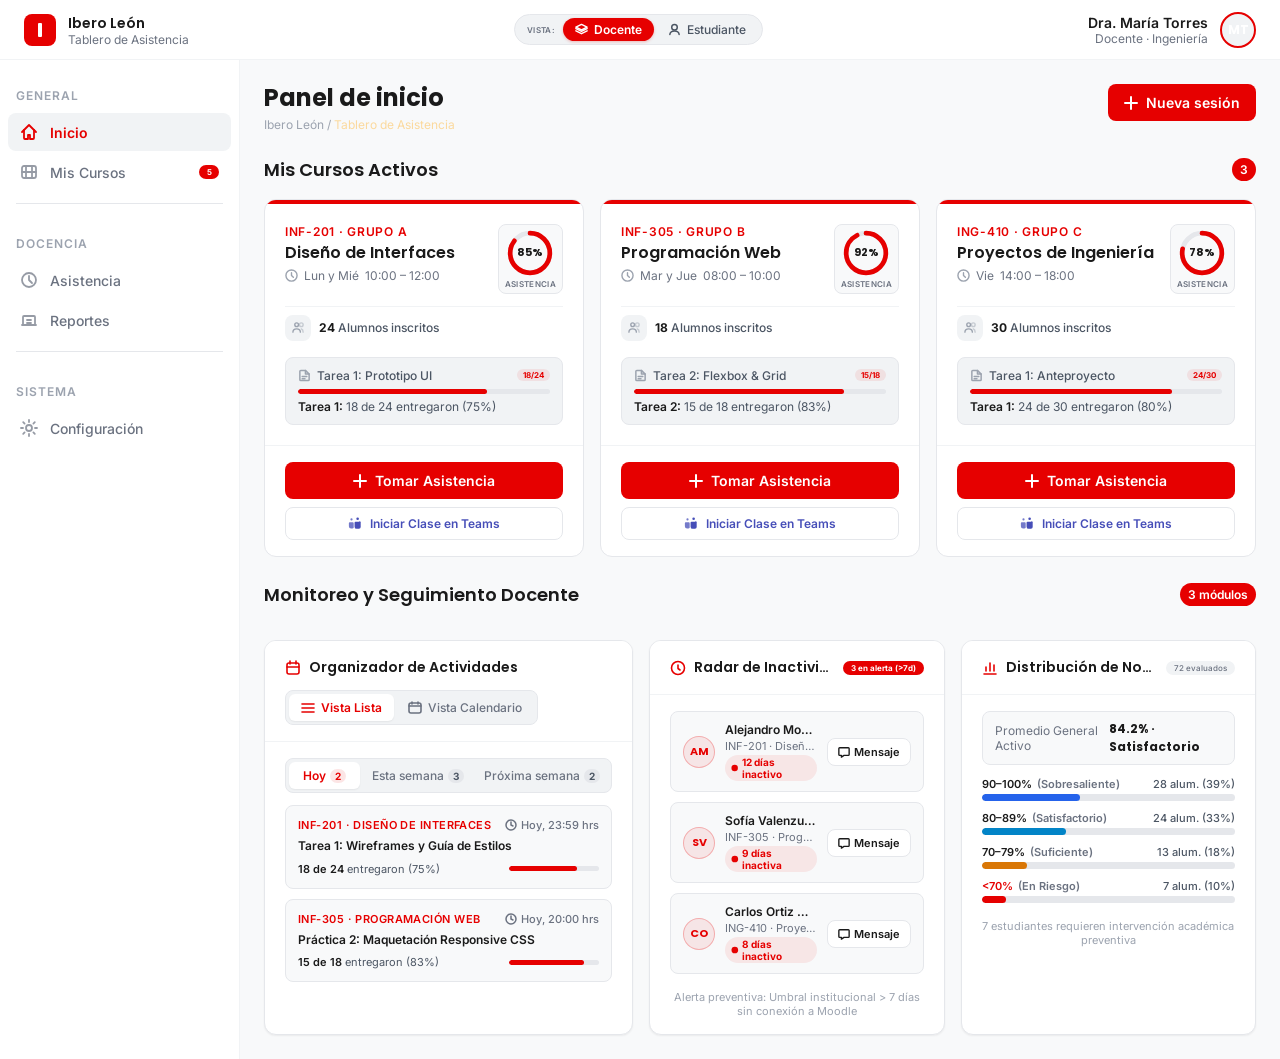
==== commit 3e960fb4: "feat: implement Phase 8 student view refinement and hybrid organizer - Refactored student.html to in" ====
--- a/index.html
+++ b/index.html
@@ -675,8 +675,6 @@
       flex-shrink: 0;
     }
 
-    /* =========================================================================
-       WIDGETS ROW — Bloque de gadgets secundarios (debajo de cursos)
     /* =========================================================================
        GADGETS SECTION — Monitoreo docente (debajo de cursos)
        ========================================================================= */
@@ -1183,7 +1181,7 @@
       </section>
 
       <!-- ═══════════════════════════════════════════════════════════════════
-           SECCIÓN 2 — GADGETS DE MONITOREO DOCENTE (FASE 5)
+           SECCIÓN 2 — GADGETS DE MONITOREO DOCENTE (FASE 5 & 8)
            ═══════════════════════════════════════════════════════════════════ -->
       <section aria-label="Monitoreo y seguimiento docente" class="gadgets-section">
 
@@ -1194,9 +1192,9 @@
 
         <div class="gadgets-grid">
 
-          <!-- ── GADGET 1: Organizador de Actividades por Tiempo ── -->
-          <article class="monitoring-card monitoring-card--wide" aria-label="Organizador de actividades por tiempo">
-            <div class="monitoring-card__header">
+          <!-- ── GADGET 1: Organizador de Actividades Híbrido (Lista / Calendario) ── -->
+          <article class="monitoring-card monitoring-card--wide" aria-label="Organizador de actividades híbrido">
+            <div class="monitoring-card__header organizer-header">
               <div class="monitoring-card__title-group">
                 <svg class="monitoring-card__icon" viewBox="0 0 16 16" stroke-width="1.6" stroke-linecap="round" stroke-linejoin="round" aria-hidden="true">
                   <rect x="2" y="3" width="12" height="11" rx="2"/>
@@ -1204,179 +1202,391 @@
                 </svg>
                 <h3 class="monitoring-card__title">Organizador de Actividades</h3>
               </div>
-              <span class="monitoring-card__tag">Próximos cierres</span>
-            </div>
-
-            <div class="monitoring-card__body">
-              
-              <!-- Pestañas temporales -->
-              <div class="activity-tabs" role="tablist" aria-label="Filtro temporal de entregas">
-                <button class="activity-tab is-active" type="button" role="tab" aria-selected="true" data-tab="tab-today" id="tab-btn-today" aria-controls="panel-today">
-                  Hoy <span class="activity-tab__badge">2</span>
+
+              <!-- Conmutador en esquina superior derecha: [Vista Lista] y [Vista Calendario] -->
+              <div class="view-switcher" role="tablist" aria-label="Conmutar vista de actividades">
+                <button class="view-btn is-active" type="button" role="tab" aria-selected="true" data-view="list" id="view-btn-list-doc" aria-controls="organizer-list-view-doc">
+                  <svg viewBox="0 0 14 14" stroke-width="1.6" stroke-linecap="round" stroke-linejoin="round" aria-hidden="true">
+                    <line x1="1" y1="3" x2="13" y2="3"/>
+                    <line x1="1" y1="7" x2="13" y2="7"/>
+                    <line x1="1" y1="11" x2="13" y2="11"/>
+                  </svg>
+                  Vista Lista
                 </button>
-                <button class="activity-tab" type="button" role="tab" aria-selected="false" data-tab="tab-week" id="tab-btn-week" aria-controls="panel-week">
-                  Esta semana <span class="activity-tab__badge">3</span>
-                </button>
-                <button class="activity-tab" type="button" role="tab" aria-selected="false" data-tab="tab-next" id="tab-btn-next" aria-controls="panel-next">
-                  Próxima semana <span class="activity-tab__badge">2</span>
+                <button class="view-btn" type="button" role="tab" aria-selected="false" data-view="calendar" id="view-btn-calendar-doc" aria-controls="organizer-calendar-view-doc">
+                  <svg viewBox="0 0 14 14" stroke-width="1.6" stroke-linecap="round" stroke-linejoin="round" aria-hidden="true">
+                    <rect x="1" y="2" width="12" height="10" rx="2"/>
+                    <path d="M4 1v2M10 1v2M1 5h12"/>
+                  </svg>
+                  Vista Calendario
                 </button>
               </div>
-
-              <!-- Paneles de contenido temporal -->
-              <div class="activity-panels">
-
-                <!-- Panel: Hoy -->
-                <div class="activity-panel is-active" id="panel-today" role="tabpanel" aria-labelledby="tab-btn-today">
-                  
-                  <div class="activity-item">
-                    <div class="activity-item__header">
-                      <span class="activity-item__course">INF-201 · Diseño de Interfaces</span>
-                      <span class="activity-item__time">
-                        <svg viewBox="0 0 12 12" stroke-width="1.5" stroke-linecap="round" stroke-linejoin="round" aria-hidden="true">
-                          <circle cx="6" cy="6" r="5"/>
-                          <path d="M6 3v3l2 1"/>
-                        </svg>
-                        Hoy, 23:59 hrs
-                      </span>
-                    </div>
-                    <h4 class="activity-item__title">Tarea 1: Wireframes y Guía de Estilos</h4>
-                    <div class="activity-item__footer">
-                      <span class="activity-item__deliveries"><strong>18 de 24</strong> entregaron (75%)</span>
-                      <div class="activity-item__deliveries-bar" role="progressbar" aria-valuenow="75" aria-valuemin="0" aria-valuemax="100">
-                        <div class="activity-item__deliveries-fill" style="width: 75%;"></div>
+            </div>
+
+            <div class="monitoring-card__body">
+
+              <!-- ── 1. VISTA LISTA: Pestañas temporales actuales (Hoy, Esta semana, Próxima semana) ── -->
+              <div class="list-view-container" id="organizer-list-view-doc" role="tabpanel" aria-labelledby="view-btn-list-doc">
+
+                <!-- Pestañas temporales -->
+                <div class="activity-tabs" role="tablist" aria-label="Filtro temporal de entregas">
+                  <button class="activity-tab is-active" type="button" role="tab" aria-selected="true" data-tab="tab-today" id="tab-btn-today" aria-controls="panel-today">
+                    Hoy <span class="activity-tab__badge">2</span>
+                  </button>
+                  <button class="activity-tab" type="button" role="tab" aria-selected="false" data-tab="tab-week" id="tab-btn-week" aria-controls="panel-week">
+                    Esta semana <span class="activity-tab__badge">3</span>
+                  </button>
+                  <button class="activity-tab" type="button" role="tab" aria-selected="false" data-tab="tab-next" id="tab-btn-next" aria-controls="panel-next">
+                    Próxima semana <span class="activity-tab__badge">2</span>
+                  </button>
+                </div>
+
+                <!-- Paneles de contenido temporal -->
+                <div class="activity-panels" style="margin-top: var(--space-3);">
+
+                  <!-- Panel: Hoy -->
+                  <div class="activity-panel is-active" id="panel-today" role="tabpanel" aria-labelledby="tab-btn-today">
+
+                    <div class="activity-item">
+                      <div class="activity-item__header">
+                        <span class="activity-item__course">INF-201 · Diseño de Interfaces</span>
+                        <span class="activity-item__time">
+                          <svg viewBox="0 0 12 12" stroke-width="1.5" stroke-linecap="round" stroke-linejoin="round" aria-hidden="true">
+                            <circle cx="6" cy="6" r="5"/>
+                            <path d="M6 3v3l2 1"/>
+                          </svg>
+                          Hoy, 23:59 hrs
+                        </span>
+                      </div>
+                      <h4 class="activity-item__title">Tarea 1: Wireframes y Guía de Estilos</h4>
+                      <div class="activity-item__footer">
+                        <span class="activity-item__deliveries"><strong>18 de 24</strong> entregaron (75%)</span>
+                        <div class="activity-item__deliveries-bar" role="progressbar" aria-valuenow="75" aria-valuemin="0" aria-valuemax="100">
+                          <div class="activity-item__deliveries-fill" style="width: 75%;"></div>
+                        </div>
                       </div>
                     </div>
-                  </div>
-
-                  <div class="activity-item">
-                    <div class="activity-item__header">
-                      <span class="activity-item__course">INF-305 · Programación Web</span>
-                      <span class="activity-item__time">
-                        <svg viewBox="0 0 12 12" stroke-width="1.5" stroke-linecap="round" stroke-linejoin="round" aria-hidden="true">
-                          <circle cx="6" cy="6" r="5"/>
-                          <path d="M6 3v3l2 1"/>
-                        </svg>
-                        Hoy, 20:00 hrs
-                      </span>
-                    </div>
-                    <h4 class="activity-item__title">Práctica 2: Maquetación Responsive CSS</h4>
-                    <div class="activity-item__footer">
-                      <span class="activity-item__deliveries"><strong>15 de 18</strong> entregaron (83%)</span>
-                      <div class="activity-item__deliveries-bar" role="progressbar" aria-valuenow="83" aria-valuemin="0" aria-valuemax="100">
-                        <div class="activity-item__deliveries-fill" style="width: 83.3%;"></div>
+
+                    <div class="activity-item">
+                      <div class="activity-item__header">
+                        <span class="activity-item__course">INF-305 · Programación Web</span>
+                        <span class="activity-item__time">
+                          <svg viewBox="0 0 12 12" stroke-width="1.5" stroke-linecap="round" stroke-linejoin="round" aria-hidden="true">
+                            <circle cx="6" cy="6" r="5"/>
+                            <path d="M6 3v3l2 1"/>
+                          </svg>
+                          Hoy, 20:00 hrs
+                        </span>
+                      </div>
+                      <h4 class="activity-item__title">Práctica 2: Maquetación Responsive CSS</h4>
+                      <div class="activity-item__footer">
+                        <span class="activity-item__deliveries"><strong>15 de 18</strong> entregaron (83%)</span>
+                        <div class="activity-item__deliveries-bar" role="progressbar" aria-valuenow="83" aria-valuemin="0" aria-valuemax="100">
+                          <div class="activity-item__deliveries-fill" style="width: 83.3%;"></div>
+                        </div>
                       </div>
                     </div>
-                  </div>
-
-                </div>
-
-                <!-- Panel: Esta semana -->
-                <div class="activity-panel" id="panel-week" role="tabpanel" aria-labelledby="tab-btn-week">
-                  
-                  <div class="activity-item">
-                    <div class="activity-item__header">
-                      <span class="activity-item__course">ING-410 · Proyectos de Ing.</span>
-                      <span class="activity-item__time">
-                        <svg viewBox="0 0 12 12" stroke-width="1.5" stroke-linecap="round" stroke-linejoin="round" aria-hidden="true">
-                          <circle cx="6" cy="6" r="5"/>
-                          <path d="M6 3v3l2 1"/>
-                        </svg>
-                        Jueves, 18:00 hrs
-                      </span>
-                    </div>
-                    <h4 class="activity-item__title">Avance 1: Marco Teórico y Justificación</h4>
-                    <div class="activity-item__footer">
-                      <span class="activity-item__deliveries"><strong>24 de 30</strong> entregaron (80%)</span>
-                      <div class="activity-item__deliveries-bar" role="progressbar" aria-valuenow="80" aria-valuemin="0" aria-valuemax="100">
-                        <div class="activity-item__deliveries-fill" style="width: 80%;"></div>
+
+                  </div>
+
+                  <!-- Panel: Esta semana -->
+                  <div class="activity-panel" id="panel-week" role="tabpanel" aria-labelledby="tab-btn-week">
+
+                    <div class="activity-item">
+                      <div class="activity-item__header">
+                        <span class="activity-item__course">ING-410 · Proyectos de Ing.</span>
+                        <span class="activity-item__time">
+                          <svg viewBox="0 0 12 12" stroke-width="1.5" stroke-linecap="round" stroke-linejoin="round" aria-hidden="true">
+                            <circle cx="6" cy="6" r="5"/>
+                            <path d="M6 3v3l2 1"/>
+                          </svg>
+                          Jueves, 18:00 hrs
+                        </span>
+                      </div>
+                      <h4 class="activity-item__title">Avance 1: Marco Teórico y Justificación</h4>
+                      <div class="activity-item__footer">
+                        <span class="activity-item__deliveries"><strong>24 de 30</strong> entregaron (80%)</span>
+                        <div class="activity-item__deliveries-bar" role="progressbar" aria-valuenow="80" aria-valuemin="0" aria-valuemax="100">
+                          <div class="activity-item__deliveries-fill" style="width: 80%;"></div>
+                        </div>
                       </div>
                     </div>
-                  </div>
-
-                  <div class="activity-item">
-                    <div class="activity-item__header">
-                      <span class="activity-item__course">INF-201 · Diseño de Interfaces</span>
-                      <span class="activity-item__time">
-                        <svg viewBox="0 0 12 12" stroke-width="1.5" stroke-linecap="round" stroke-linejoin="round" aria-hidden="true">
-                          <circle cx="6" cy="6" r="5"/>
-                          <path d="M6 3v3l2 1"/>
-                        </svg>
-                        Viernes, 23:59 hrs
-                      </span>
-                    </div>
-                    <h4 class="activity-item__title">Cuestionario 1: Principios de UX/UI</h4>
-                    <div class="activity-item__footer">
-                      <span class="activity-item__deliveries"><strong>21 de 24</strong> entregaron (88%)</span>
-                      <div class="activity-item__deliveries-bar" role="progressbar" aria-valuenow="88" aria-valuemin="0" aria-valuemax="100">
-                        <div class="activity-item__deliveries-fill" style="width: 88%;"></div>
+
+                    <div class="activity-item">
+                      <div class="activity-item__header">
+                        <span class="activity-item__course">INF-201 · Diseño de Interfaces</span>
+                        <span class="activity-item__time">
+                          <svg viewBox="0 0 12 12" stroke-width="1.5" stroke-linecap="round" stroke-linejoin="round" aria-hidden="true">
+                            <circle cx="6" cy="6" r="5"/>
+                            <path d="M6 3v3l2 1"/>
+                          </svg>
+                          Viernes, 23:59 hrs
+                        </span>
+                      </div>
+                      <h4 class="activity-item__title">Cuestionario 1: Principios de UX/UI</h4>
+                      <div class="activity-item__footer">
+                        <span class="activity-item__deliveries"><strong>21 de 24</strong> entregaron (88%)</span>
+                        <div class="activity-item__deliveries-bar" role="progressbar" aria-valuenow="88" aria-valuemin="0" aria-valuemax="100">
+                          <div class="activity-item__deliveries-fill" style="width: 88%;"></div>
+                        </div>
                       </div>
                     </div>
-                  </div>
-
-                  <div class="activity-item">
-                    <div class="activity-item__header">
-                      <span class="activity-item__course">INF-305 · Programación Web</span>
-                      <span class="activity-item__time">
-                        <svg viewBox="0 0 12 12" stroke-width="1.5" stroke-linecap="round" stroke-linejoin="round" aria-hidden="true">
-                          <circle cx="6" cy="6" r="5"/>
-                          <path d="M6 3v3l2 1"/>
-                        </svg>
-                        Sábado, 14:00 hrs
-                      </span>
-                    </div>
-                    <h4 class="activity-item__title">Laboratorio 3: Formulario Validado con JS</h4>
-                    <div class="activity-item__footer">
-                      <span class="activity-item__deliveries"><strong>12 de 18</strong> entregaron (67%)</span>
-                      <div class="activity-item__deliveries-bar" role="progressbar" aria-valuenow="67" aria-valuemin="0" aria-valuemax="100">
-                        <div class="activity-item__deliveries-fill" style="width: 67%;"></div>
+
+                    <div class="activity-item">
+                      <div class="activity-item__header">
+                        <span class="activity-item__course">INF-305 · Programación Web</span>
+                        <span class="activity-item__time">
+                          <svg viewBox="0 0 12 12" stroke-width="1.5" stroke-linecap="round" stroke-linejoin="round" aria-hidden="true">
+                            <circle cx="6" cy="6" r="5"/>
+                            <path d="M6 3v3l2 1"/>
+                          </svg>
+                          Sábado, 14:00 hrs
+                        </span>
+                      </div>
+                      <h4 class="activity-item__title">Laboratorio 3: Formulario Validado con JS</h4>
+                      <div class="activity-item__footer">
+                        <span class="activity-item__deliveries"><strong>12 de 18</strong> entregaron (67%)</span>
+                        <div class="activity-item__deliveries-bar" role="progressbar" aria-valuenow="67" aria-valuemin="0" aria-valuemax="100">
+                          <div class="activity-item__deliveries-fill" style="width: 67%;"></div>
+                        </div>
                       </div>
                     </div>
-                  </div>
-
-                </div>
-
-                <!-- Panel: Próxima semana -->
-                <div class="activity-panel" id="panel-next" role="tabpanel" aria-labelledby="tab-btn-next">
-                  
-                  <div class="activity-item">
-                    <div class="activity-item__header">
-                      <span class="activity-item__course">ING-410 · Proyectos de Ing.</span>
-                      <span class="activity-item__time">
-                        <svg viewBox="0 0 12 12" stroke-width="1.5" stroke-linecap="round" stroke-linejoin="round" aria-hidden="true">
-                          <circle cx="6" cy="6" r="5"/>
-                          <path d="M6 3v3l2 1"/>
-                        </svg>
-                        Mar 3 Nov, 18:00 hrs
-                      </span>
-                    </div>
-                    <h4 class="activity-item__title">Avance 2: Cronograma y Diagrama Gantt</h4>
-                    <div class="activity-item__footer">
-                      <span class="activity-item__deliveries"><strong>6 de 30</strong> entregaron (20%)</span>
-                      <div class="activity-item__deliveries-bar" role="progressbar" aria-valuenow="20" aria-valuemin="0" aria-valuemax="100">
-                        <div class="activity-item__deliveries-fill" style="width: 20%;"></div>
+
+                  </div>
+
+                  <!-- Panel: Próxima semana -->
+                  <div class="activity-panel" id="panel-next" role="tabpanel" aria-labelledby="tab-btn-next">
+
+                    <div class="activity-item">
+                      <div class="activity-item__header">
+                        <span class="activity-item__course">ING-410 · Proyectos de Ing.</span>
+                        <span class="activity-item__time">
+                          <svg viewBox="0 0 12 12" stroke-width="1.5" stroke-linecap="round" stroke-linejoin="round" aria-hidden="true">
+                            <circle cx="6" cy="6" r="5"/>
+                            <path d="M6 3v3l2 1"/>
+                          </svg>
+                          Mar 3 Nov, 18:00 hrs
+                        </span>
+                      </div>
+                      <h4 class="activity-item__title">Avance 2: Cronograma y Diagrama Gantt</h4>
+                      <div class="activity-item__footer">
+                        <span class="activity-item__deliveries"><strong>6 de 30</strong> entregaron (20%)</span>
+                        <div class="activity-item__deliveries-bar" role="progressbar" aria-valuenow="20" aria-valuemin="0" aria-valuemax="100">
+                          <div class="activity-item__deliveries-fill" style="width: 20%;"></div>
+                        </div>
                       </div>
                     </div>
-                  </div>
-
-                  <div class="activity-item">
-                    <div class="activity-item__header">
-                      <span class="activity-item__course">INF-201 · Diseño de Interfaces</span>
-                      <span class="activity-item__time">
-                        <svg viewBox="0 0 12 12" stroke-width="1.5" stroke-linecap="round" stroke-linejoin="round" aria-hidden="true">
-                          <circle cx="6" cy="6" r="5"/>
-                          <path d="M6 3v3l2 1"/>
-                        </svg>
-                        Jue 5 Nov, 23:59 hrs
-                      </span>
-                    </div>
-                    <h4 class="activity-item__title">Prototipo Interactivo en Figma (Sprint 1)</h4>
-                    <div class="activity-item__footer">
-                      <span class="activity-item__deliveries"><strong>3 de 24</strong> entregaron (13%)</span>
-                      <div class="activity-item__deliveries-bar" role="progressbar" aria-valuenow="13" aria-valuemin="0" aria-valuemax="100">
-                        <div class="activity-item__deliveries-fill" style="width: 13%;"></div>
+
+                    <div class="activity-item">
+                      <div class="activity-item__header">
+                        <span class="activity-item__course">INF-201 · Diseño de Interfaces</span>
+                        <span class="activity-item__time">
+                          <svg viewBox="0 0 12 12" stroke-width="1.5" stroke-linecap="round" stroke-linejoin="round" aria-hidden="true">
+                            <circle cx="6" cy="6" r="5"/>
+                            <path d="M6 3v3l2 1"/>
+                          </svg>
+                          Jue 5 Nov, 23:59 hrs
+                        </span>
+                      </div>
+                      <h4 class="activity-item__title">Prototipo Interactivo en Figma (Sprint 1)</h4>
+                      <div class="activity-item__footer">
+                        <span class="activity-item__deliveries"><strong>3 de 24</strong> entregaron (13%)</span>
+                        <div class="activity-item__deliveries-bar" role="progressbar" aria-valuenow="13" aria-valuemin="0" aria-valuemax="100">
+                          <div class="activity-item__deliveries-fill" style="width: 13%;"></div>
+                        </div>
                       </div>
                     </div>
-                  </div>
+
+                  </div>
+
+                </div>
+
+              </div>
+
+              <!-- ── 2. VISTA CALENDARIO: Cuadrícula mensual (Octubre 2026) ── -->
+              <div class="calendar-view" id="organizer-calendar-view-doc" role="tabpanel" aria-labelledby="view-btn-calendar-doc">
+
+                <!-- Panel de Filtros y Botones de Acción -->
+                <div class="calendar-toolbar">
+                  
+                  <!-- Panel de Filtros por Código de Color -->
+                  <div class="calendar-filters" aria-label="Filtros por tipo de evento">
+                    <span class="calendar-filter-label">Filtrar:</span>
+                    <button class="calendar-chip calendar-chip--all is-active" type="button" data-filter="all">Todos</button>
+                    <button class="calendar-chip calendar-chip--limite" type="button" data-filter="limite">
+                      <span class="calendar-chip__dot event-dot--limite"></span> Límite de entrega
+                    </button>
+                    <button class="calendar-chip calendar-chip--evaluacion" type="button" data-filter="evaluacion">
+                      <span class="calendar-chip__dot event-dot--evaluacion"></span> Evaluación
+                    </button>
+                    <button class="calendar-chip calendar-chip--evento" type="button" data-filter="evento">
+                      <span class="calendar-chip__dot event-dot--evento"></span> Eventos
+                    </button>
+                    <button class="calendar-chip calendar-chip--calificacion" type="button" data-filter="calificacion">
+                      <span class="calendar-chip__dot event-dot--calificacion"></span> Calificaciones
+                    </button>
+                  </div>
+
+                  <!-- Botones de Acción del Calendario -->
+                  <div class="calendar-actions">
+                    <button class="btn-calendar-action btn-gcal" type="button">
+                      <svg viewBox="0 0 14 14" stroke-width="1.6" stroke-linecap="round" stroke-linejoin="round" aria-hidden="true">
+                        <rect x="2" y="3" width="10" height="9" rx="1.5"/>
+                        <line x1="2" y1="6" x2="12" y2="6"/>
+                        <line x1="5" y1="1" x2="5" y2="3"/>
+                        <line x1="9" y1="1" x2="9" y2="3"/>
+                      </svg>
+                      Agregar a Google Calendar
+                    </button>
+                    <button class="btn-calendar-action btn-academic-cal" type="button">
+                      <svg viewBox="0 0 14 14" stroke-width="1.6" stroke-linecap="round" stroke-linejoin="round" aria-hidden="true">
+                        <path d="M1 4h12M4 1v3M10 1v3M2 2h10a1 1 0 0 1 1 1v9a1 1 0 0 1-1 1H2a1 1 0 0 1-1-1V3a1 1 0 0 1 1-1z"/>
+                      </svg>
+                      Ver calendario académico
+                    </button>
+                  </div>
+
+                </div>
+
+                <!-- Mes y año -->
+                <div class="calendar-month-bar">
+                  <h4 class="calendar-month-title">Octubre 2026</h4>
+                  <span style="font-size: 11px; color: var(--text-tertiary);">Periodo Otoño 2026</span>
+                </div>
+
+                <!-- Cuadrícula Mensual de Octubre 2026 (Octubre 1 = Jueves) -->
+                <div class="calendar-grid" role="region" aria-label="Calendario mensual de Octubre 2026">
+                  <!-- Cabecera de días -->
+                  <div class="calendar-day-header">Dom</div>
+                  <div class="calendar-day-header">Lun</div>
+                  <div class="calendar-day-header">Mar</div>
+                  <div class="calendar-day-header">Mié</div>
+                  <div class="calendar-day-header">Jue</div>
+                  <div class="calendar-day-header">Vie</div>
+                  <div class="calendar-day-header">Sáb</div>
+
+                  <!-- Semana 1: Sep 27 - Sep 30 (Días vacíos) + Oct 1 - Oct 3 -->
+                  <div class="calendar-day calendar-day--empty"></div>
+                  <div class="calendar-day calendar-day--empty"></div>
+                  <div class="calendar-day calendar-day--empty"></div>
+                  <div class="calendar-day calendar-day--empty"></div>
+                  <div class="calendar-day"><span class="calendar-day__number">1</span></div>
+                  <div class="calendar-day">
+                    <span class="calendar-day__number">2</span>
+                    <a href="#" class="calendar-event event-badge--evento" data-category="evento" title="Conferencia de Tecnología">
+                      <span class="calendar-event__title">Simposio UX</span>
+                      <span class="calendar-event__course">Ibero León</span>
+                    </a>
+                  </div>
+                  <div class="calendar-day"><span class="calendar-day__number">3</span></div>
+
+                  <!-- Semana 2: Oct 4 - Oct 10 -->
+                  <div class="calendar-day"><span class="calendar-day__number">4</span></div>
+                  <div class="calendar-day">
+                    <span class="calendar-day__number">5</span>
+                    <a href="#" class="calendar-event event-badge--calificacion" data-category="calificacion" title="Calificaciones publicadas">
+                      <span class="calendar-event__title">Notas Tarea 1</span>
+                      <span class="calendar-event__course">INF-201</span>
+                    </a>
+                  </div>
+                  <div class="calendar-day"><span class="calendar-day__number">6</span></div>
+                  <div class="calendar-day"><span class="calendar-day__number">7</span></div>
+                  <div class="calendar-day"><span class="calendar-day__number">8</span></div>
+                  <div class="calendar-day">
+                    <span class="calendar-day__number">9</span>
+                    <a href="#" class="calendar-event event-badge--limite" data-category="limite" title="Límite de entrega: Avance 1">
+                      <span class="calendar-event__title">Avance 1</span>
+                      <span class="calendar-event__course">ING-410</span>
+                    </a>
+                  </div>
+                  <div class="calendar-day"><span class="calendar-day__number">10</span></div>
+
+                  <!-- Semana 3: Oct 11 - Oct 17 -->
+                  <div class="calendar-day"><span class="calendar-day__number">11</span></div>
+                  <div class="calendar-day">
+                    <span class="calendar-day__number">12</span>
+                    <a href="#" class="calendar-event event-badge--limite" data-category="limite" title="Límite de entrega: Práctica 2">
+                      <span class="calendar-event__title">Práctica 2 CSS</span>
+                      <span class="calendar-event__course">INF-305</span>
+                    </a>
+                  </div>
+                  <div class="calendar-day calendar-day--today">
+                    <span class="calendar-day__number">13</span>
+                    <a href="#" class="calendar-event event-badge--limite" data-category="limite" title="Límite de entrega: Foro Usabilidad">
+                      <span class="calendar-event__title">Foro Usabilidad</span>
+                      <span class="calendar-event__course">INF-201</span>
+                    </a>
+                  </div>
+                  <div class="calendar-day"><span class="calendar-day__number">14</span></div>
+                  <div class="calendar-day">
+                    <span class="calendar-day__number">15</span>
+                    <a href="#" class="calendar-event event-badge--limite" data-category="limite" title="Límite de entrega: Avance 2">
+                      <span class="calendar-event__title">Avance 2 Arch</span>
+                      <span class="calendar-event__course">ING-410</span>
+                    </a>
+                  </div>
+                  <div class="calendar-day">
+                    <span class="calendar-day__number">16</span>
+                    <a href="#" class="calendar-event event-badge--evaluacion" data-category="evaluacion" title="Evaluación Parcial 2">
+                      <span class="calendar-event__title">Examen Parcial 2</span>
+                      <span class="calendar-event__course">INF-201</span>
+                    </a>
+                  </div>
+                  <div class="calendar-day"><span class="calendar-day__number">17</span></div>
+
+                  <!-- Semana 4: Oct 18 - Oct 24 -->
+                  <div class="calendar-day"><span class="calendar-day__number">18</span></div>
+                  <div class="calendar-day"><span class="calendar-day__number">19</span></div>
+                  <div class="calendar-day">
+                    <span class="calendar-day__number">20</span>
+                    <a href="#" class="calendar-event event-badge--limite" data-category="limite" title="Límite de entrega: Cronograma">
+                      <span class="calendar-event__title">Cronograma</span>
+                      <span class="calendar-event__course">ING-410</span>
+                    </a>
+                  </div>
+                  <div class="calendar-day">
+                    <span class="calendar-day__number">21</span>
+                    <a href="#" class="calendar-event event-badge--calificacion" data-category="calificacion" title="Publicación de calificaciones Parcial 2">
+                      <span class="calendar-event__title">Notas Parcial 2</span>
+                      <span class="calendar-event__course">INF-201</span>
+                    </a>
+                  </div>
+                  <div class="calendar-day">
+                    <span class="calendar-day__number">22</span>
+                    <a href="#" class="calendar-event event-badge--limite" data-category="limite" title="Límite de entrega: Sprint 1">
+                      <span class="calendar-event__title">Sprint 1 Figma</span>
+                      <span class="calendar-event__course">INF-201</span>
+                    </a>
+                  </div>
+                  <div class="calendar-day"><span class="calendar-day__number">23</span></div>
+                  <div class="calendar-day">
+                    <span class="calendar-day__number">24</span>
+                    <a href="#" class="calendar-event event-badge--evento" data-category="evento" title="Hackathon Estudiantil Ibero">
+                      <span class="calendar-event__title">Hackathon 2026</span>
+                      <span class="calendar-event__course">Ibero León</span>
+                    </a>
+                  </div>
+
+                  <!-- Semana 5: Oct 25 - Oct 31 -->
+                  <div class="calendar-day"><span class="calendar-day__number">25</span></div>
+                  <div class="calendar-day"><span class="calendar-day__number">26</span></div>
+                  <div class="calendar-day"><span class="calendar-day__number">27</span></div>
+                  <div class="calendar-day">
+                    <span class="calendar-day__number">28</span>
+                    <a href="#" class="calendar-event event-badge--evaluacion" data-category="evaluacion" title="Evaluación Práctica Web">
+                      <span class="calendar-event__title">Examen Práctico</span>
+                      <span class="calendar-event__course">INF-305</span>
+                    </a>
+                  </div>
+                  <div class="calendar-day"><span class="calendar-day__number">29</span></div>
+                  <div class="calendar-day">
+                    <span class="calendar-day__number">30</span>
+                    <a href="#" class="calendar-event event-badge--limite" data-category="limite" title="Entrega Final de Proyecto">
+                      <span class="calendar-event__title">Entrega Proyecto</span>
+                      <span class="calendar-event__course">ING-410</span>
+                    </a>
+                  </div>
+                  <div class="calendar-day"><span class="calendar-day__number">31</span></div>
 
                 </div>
 
--- a/styles.css
+++ b/styles.css
@@ -1749,5 +1749,455 @@
 }
 
 
-
-
+/* =============================================================================
+   FASE 8 — ORGANIZADOR HÍBRIDO (VISTA LISTA / VISTA CALENDARIO) Y VISTA ESTUDIANTE
+   ============================================================================= */
+
+/* Header con Conmutador de Vista */
+.organizer-header {
+  display: flex;
+  align-items: center;
+  justify-content: space-between;
+  gap: var(--space-3);
+  flex-wrap: wrap;
+}
+
+.view-switcher {
+  display: inline-flex;
+  align-items: center;
+  gap: 2px;
+  background-color: var(--surface-tertiary);
+  padding: 3px;
+  border-radius: var(--radius-md);
+  border: 1px solid var(--border-normal);
+}
+
+.view-btn {
+  display: inline-flex;
+  align-items: center;
+  gap: var(--space-1-5);
+  padding: var(--space-1-5) var(--space-3);
+  font-family: var(--font-family-body);
+  font-size: var(--font-size-xs);
+  font-weight: var(--font-weight-medium);
+  color: var(--text-tertiary);
+  background: transparent;
+  border: none;
+  border-radius: calc(var(--radius-md) - 2px);
+  cursor: pointer;
+  transition: all 150ms ease;
+  white-space: nowrap;
+}
+
+.view-btn:hover {
+  color: var(--text-primary);
+  background-color: rgba(0, 0, 0, 0.03);
+}
+
+.view-btn.is-active {
+  background-color: var(--surface-secondary);
+  color: var(--brand-red);
+  font-weight: var(--font-weight-semibold);
+  box-shadow: var(--shadow-sm);
+}
+
+.view-btn svg {
+  width: 14px;
+  height: 14px;
+  stroke: currentColor;
+  fill: none;
+}
+
+/* Vista Calendario Contenedor */
+.calendar-view {
+  display: none;
+  flex-direction: column;
+  gap: var(--space-4);
+  margin-top: var(--space-3);
+}
+
+.calendar-view.is-active {
+  display: flex;
+}
+
+/* Barra de Herramientas y Filtros del Calendario */
+.calendar-toolbar {
+  display: flex;
+  align-items: center;
+  justify-content: space-between;
+  gap: var(--space-3);
+  flex-wrap: wrap;
+  background-color: var(--surface-tertiary);
+  padding: var(--space-3) var(--space-4);
+  border-radius: var(--radius-md);
+  border: 1px solid var(--border-normal);
+}
+
+.calendar-filters {
+  display: flex;
+  align-items: center;
+  gap: var(--space-2);
+  flex-wrap: wrap;
+}
+
+.calendar-filter-label {
+  font-size: var(--font-size-xs);
+  font-weight: var(--font-weight-semibold);
+  color: var(--text-secondary);
+}
+
+.calendar-chip {
+  display: inline-flex;
+  align-items: center;
+  gap: var(--space-1-5);
+  padding: var(--space-1) var(--space-2-5);
+  font-family: var(--font-family-body);
+  font-size: 11px;
+  font-weight: var(--font-weight-medium);
+  color: var(--text-secondary);
+  background-color: var(--surface-secondary);
+  border: 1px solid var(--border-normal);
+  border-radius: var(--radius-full);
+  cursor: pointer;
+  transition: all 150ms ease;
+  user-select: none;
+}
+
+.calendar-chip:hover {
+  border-color: var(--border-contrast);
+  color: var(--text-primary);
+}
+
+.calendar-chip.is-active {
+  border-color: currentColor;
+  font-weight: var(--font-weight-semibold);
+}
+
+.calendar-chip__dot {
+  width: 8px;
+  height: 8px;
+  border-radius: var(--radius-full);
+  flex-shrink: 0;
+}
+
+/* Colores de categoría de evento con código de color */
+.event-dot--limite, .event-badge--limite {
+  background-color: #E60000;
+  color: #FFFFFF;
+}
+
+.event-dot--evaluacion, .event-badge--evaluacion {
+  background-color: #9747FF;
+  color: #FFFFFF;
+}
+
+.event-dot--evento, .event-badge--evento {
+  background-color: #006BFF;
+  color: #FFFFFF;
+}
+
+.event-dot--calificacion, .event-badge--calificacion {
+  background-color: #059669;
+  color: #FFFFFF;
+}
+
+.calendar-chip--limite.is-active { color: #E60000; background-color: rgba(230, 0, 0, 0.08); }
+.calendar-chip--evaluacion.is-active { color: #9747FF; background-color: rgba(151, 71, 255, 0.08); }
+.calendar-chip--evento.is-active { color: #006BFF; background-color: rgba(0, 107, 255, 0.08); }
+.calendar-chip--calificacion.is-active { color: #059669; background-color: rgba(5, 150, 105, 0.08); }
+
+/* Acciones del Calendario */
+.calendar-actions {
+  display: flex;
+  align-items: center;
+  gap: var(--space-2);
+  flex-wrap: wrap;
+}
+
+.btn-calendar-action {
+  display: inline-flex;
+  align-items: center;
+  gap: var(--space-1-5);
+  padding: var(--space-1-5) var(--space-3);
+  font-family: var(--font-family-body);
+  font-size: 11px;
+  font-weight: var(--font-weight-semibold);
+  color: var(--text-primary);
+  background-color: var(--surface-secondary);
+  border: 1px solid var(--border-normal);
+  border-radius: var(--radius-md);
+  text-decoration: none;
+  cursor: pointer;
+  transition: all 150ms ease;
+  white-space: nowrap;
+}
+
+.btn-calendar-action:hover {
+  background-color: var(--brand-red);
+  border-color: var(--brand-red);
+  color: var(--white-100);
+}
+
+.btn-calendar-action svg {
+  width: 13px;
+  height: 13px;
+  stroke: currentColor;
+  fill: none;
+}
+
+/* Mes de Calendario Bar */
+.calendar-month-bar {
+  display: flex;
+  align-items: center;
+  justify-content: space-between;
+  padding: var(--space-1) 0;
+}
+
+.calendar-month-title {
+  font-family: var(--font-family-title);
+  font-size: var(--font-size-md);
+  font-weight: var(--font-weight-bold);
+  color: var(--text-primary);
+}
+
+/* Cuadrícula Mensual (Octubre 2026) */
+.calendar-grid {
+  display: grid;
+  grid-template-columns: repeat(7, 1fr);
+  gap: 1px;
+  background-color: var(--border-normal);
+  border: 1px solid var(--border-normal);
+  border-radius: var(--radius-md);
+  overflow: hidden;
+}
+
+.calendar-day-header {
+  background-color: var(--surface-tertiary);
+  padding: var(--space-2);
+  text-align: center;
+  font-size: 11px;
+  font-weight: var(--font-weight-semibold);
+  color: var(--text-tertiary);
+  text-transform: uppercase;
+}
+
+.calendar-day {
+  background-color: var(--surface-secondary);
+  min-height: 88px;
+  padding: var(--space-1-5);
+  display: flex;
+  flex-direction: column;
+  gap: 4px;
+  transition: background-color 150ms ease;
+}
+
+.calendar-day--empty {
+  background-color: var(--surface-primary);
+  opacity: 0.5;
+}
+
+.calendar-day--today {
+  background-color: rgba(230, 0, 0, 0.03);
+}
+
+.calendar-day__number {
+  font-size: 11px;
+  font-weight: var(--font-weight-semibold);
+  color: var(--text-secondary);
+  width: 20px;
+  height: 20px;
+  display: flex;
+  align-items: center;
+  justify-content: center;
+  border-radius: var(--radius-full);
+}
+
+.calendar-day--today .calendar-day__number {
+  background-color: var(--brand-red);
+  color: var(--white-100);
+}
+
+/* Badges de Eventos en Calendario */
+.calendar-event {
+  display: flex;
+  flex-direction: column;
+  gap: 1px;
+  padding: 3px 5px;
+  border-radius: var(--radius-sm);
+  font-size: 10px;
+  line-height: 1.2;
+  cursor: pointer;
+  transition: opacity 150ms ease, transform 150ms ease;
+  text-decoration: none;
+}
+
+.calendar-event:hover {
+  opacity: 0.9;
+  transform: translateY(-1px);
+}
+
+.calendar-event__title {
+  font-weight: var(--font-weight-semibold);
+  white-space: nowrap;
+  overflow: hidden;
+  text-overflow: ellipsis;
+}
+
+.calendar-event__course {
+  font-size: 9px;
+  opacity: 0.9;
+  white-space: nowrap;
+  overflow: hidden;
+  text-overflow: ellipsis;
+}
+
+/* Tarjetas de Materias Inscritas (Vista Estudiante) */
+.course-card__code {
+  font-size: var(--font-size-xs);
+  font-weight: var(--font-weight-semibold);
+  color: var(--brand-red);
+  text-transform: uppercase;
+  letter-spacing: 0.06em;
+}
+
+.course-card__name {
+  font-family: var(--font-family-title);
+  font-size: var(--font-size-md);
+  font-weight: var(--font-weight-semibold);
+  color: var(--text-primary);
+  line-height: 1.3;
+}
+
+.course-card__schedule {
+  font-size: var(--font-size-xs);
+  color: var(--text-tertiary);
+  display: flex;
+  align-items: center;
+  gap: var(--space-1-5);
+}
+
+.course-card__schedule svg {
+  width: 13px;
+  height: 13px;
+  stroke: var(--text-quaternary);
+  fill: none;
+  flex-shrink: 0;
+}
+
+.student-courses-grid {
+  display: grid;
+  grid-template-columns: repeat(3, 1fr);
+  gap: var(--space-4);
+}
+
+.student-course-card {
+  background-color: var(--surface-secondary);
+  border: 1px solid var(--border-normal);
+  border-radius: var(--card-radius);
+  display: flex;
+  flex-direction: column;
+  overflow: hidden;
+  box-shadow: var(--shadow-sm);
+  transition: box-shadow 200ms ease, border-color 200ms ease;
+}
+
+.student-course-card:hover {
+  box-shadow: var(--shadow-md);
+  border-color: var(--border-contrast);
+}
+
+.student-course-card__stripe {
+  height: 4px;
+  background-color: var(--brand-red);
+}
+
+.student-course-card__body {
+  padding: var(--space-4) var(--space-5);
+  display: flex;
+  flex-direction: column;
+  gap: var(--space-3);
+  flex: 1;
+}
+
+.student-activity-status {
+  background-color: var(--surface-tertiary);
+  border: 1px solid var(--border-normal);
+  border-radius: var(--radius-md);
+  padding: var(--space-2-5) var(--space-3);
+  display: flex;
+  flex-direction: column;
+  gap: 3px;
+}
+
+.student-activity-status__header {
+  display: flex;
+  align-items: center;
+  justify-content: space-between;
+  gap: var(--space-2);
+}
+
+.student-activity-status__label {
+  font-size: 10px;
+  font-weight: var(--font-weight-semibold);
+  color: var(--text-tertiary);
+  text-transform: uppercase;
+  letter-spacing: 0.04em;
+}
+
+.student-activity-status__badge {
+  font-size: 10px;
+  font-weight: var(--font-weight-bold);
+  padding: 1px 6px;
+  border-radius: var(--badge-radius);
+}
+
+.student-activity-status__badge--delivered {
+  background-color: rgba(5, 150, 105, 0.1);
+  color: #059669;
+}
+
+.student-activity-status__badge--pending {
+  background-color: rgba(230, 0, 0, 0.1);
+  color: var(--brand-red);
+}
+
+.student-activity-status__title {
+  font-size: var(--font-size-xs);
+  font-weight: var(--font-weight-semibold);
+  color: var(--text-primary);
+}
+
+.student-activity-status__desc {
+  font-size: 11px;
+  color: var(--text-secondary);
+}
+
+/* Responsive para FASE 8 */
+@media (max-width: 1120px) {
+  .student-courses-grid {
+    grid-template-columns: repeat(2, 1fr);
+  }
+}
+
+@media (max-width: 768px) {
+  .student-courses-grid {
+    grid-template-columns: 1fr;
+  }
+  .calendar-grid {
+    font-size: 9px;
+  }
+  .calendar-day {
+    min-height: 60px;
+    padding: 2px;
+  }
+  .calendar-event {
+    padding: 2px 3px;
+    font-size: 9px;
+  }
+  .calendar-toolbar {
+    flex-direction: column;
+    align-items: stretch;
+  }
+}
+
+
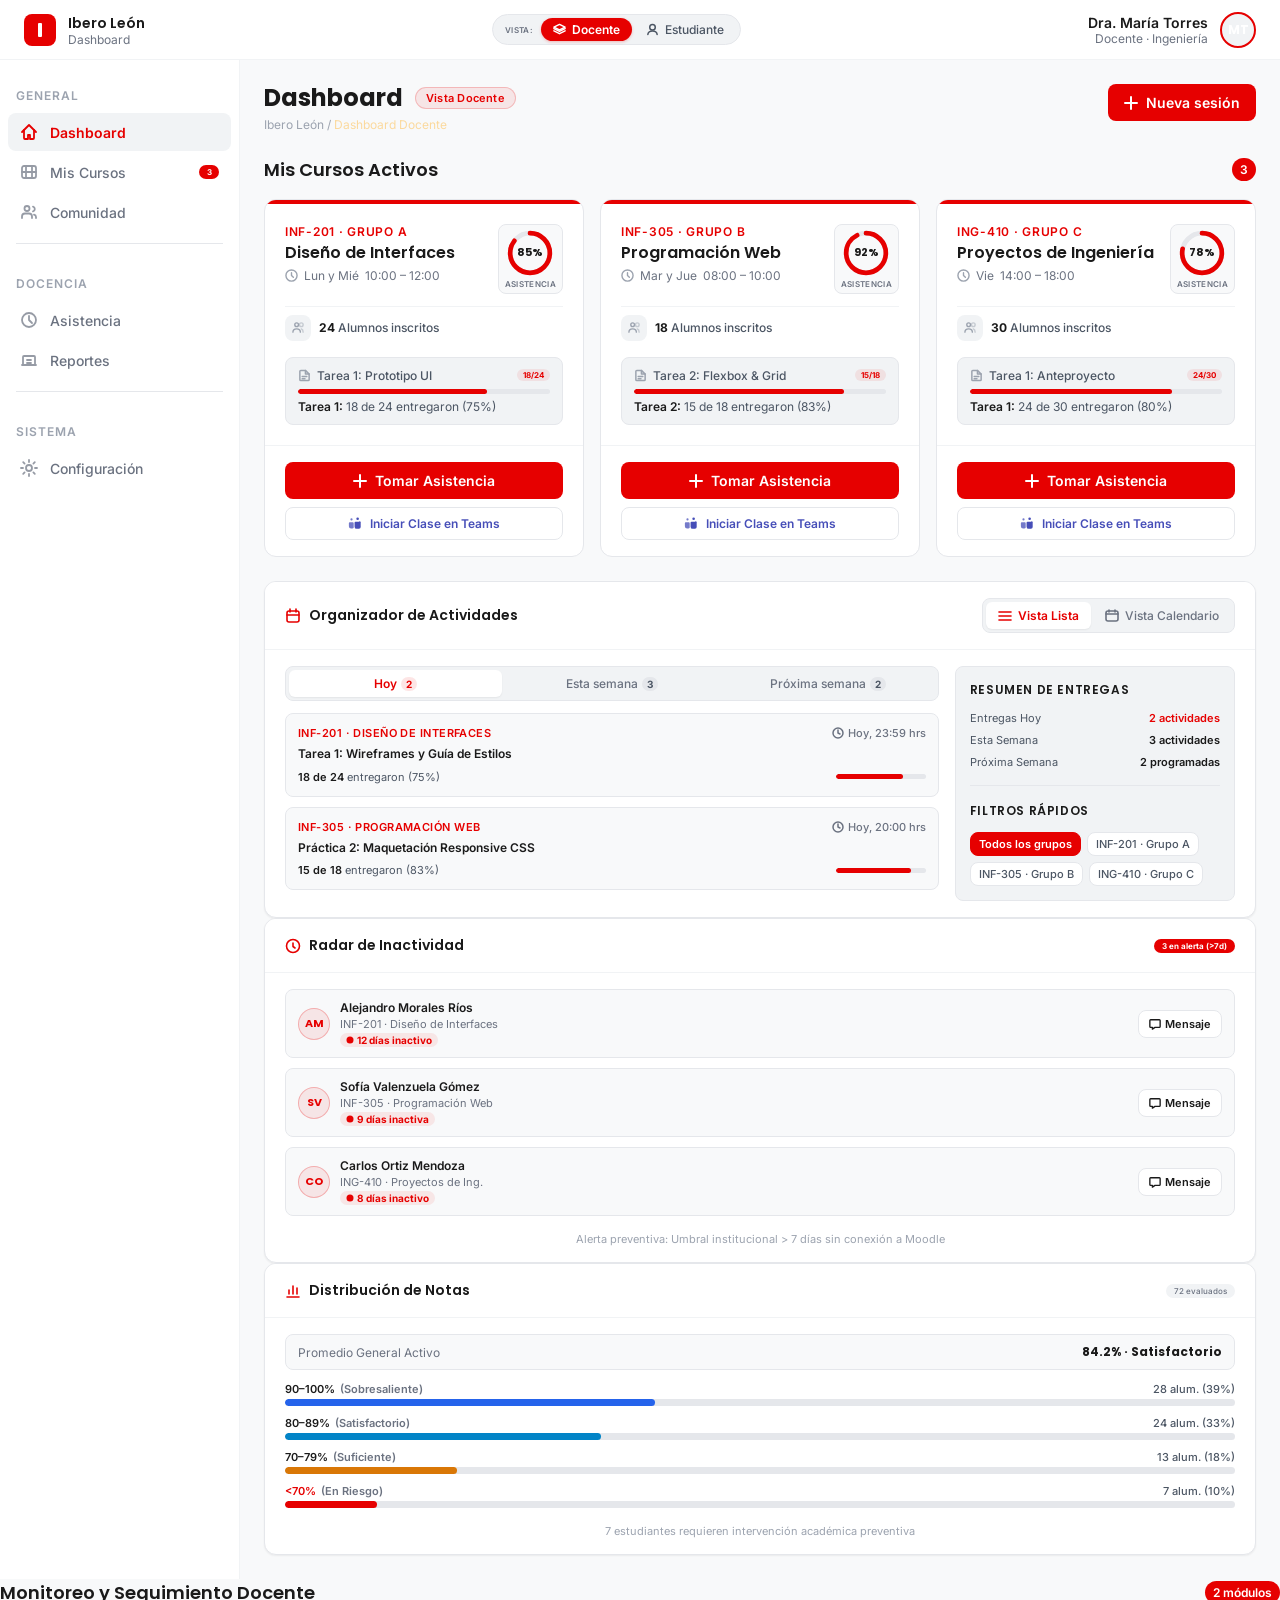
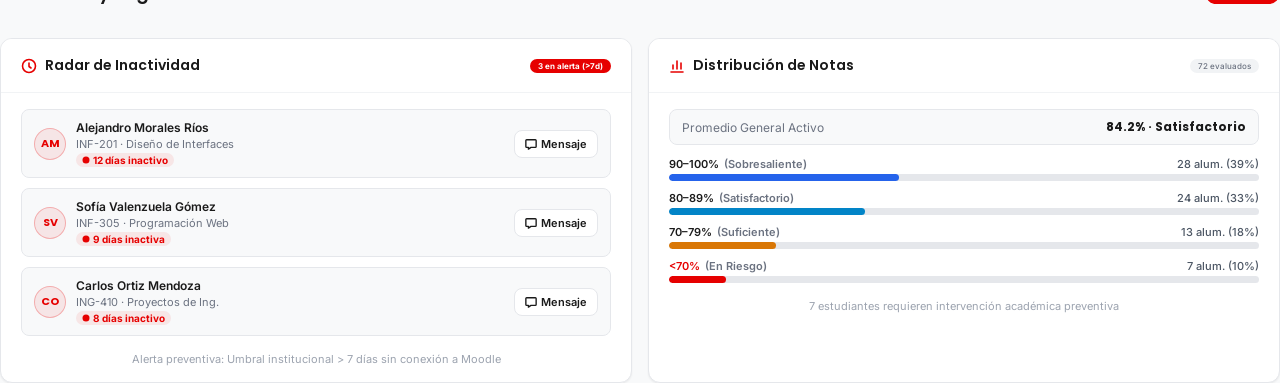
==== commit 810a34cb: "feat: Fase 9 - Reestructuracion de Reticula, Branding y Curso No Publicado Co-authored-by: diegoanto" ====
--- a/index.html
+++ b/index.html
@@ -746,7 +746,7 @@
       </div>
       <div>
         <span class="header__title">Ibero León</span>
-        <span class="header__subtitle">Tablero de Asistencia</span>
+        <span class="header__subtitle">Dashboard</span>
       </div>
     </a>
 
@@ -799,12 +799,12 @@
       <ul class="sidebar__nav" role="list">
 
         <li>
-          <a href="#" class="nav-item__link is-active" aria-current="page">
+          <a href="index.html" class="nav-item__link is-active" aria-current="page">
             <svg class="nav-item__icon" viewBox="0 0 18 18" fill="none" stroke="currentColor" stroke-width="1.8" stroke-linecap="round" stroke-linejoin="round" aria-hidden="true">
               <path d="M2 9L9 2l7 7"/>
               <path d="M4 7v8a1 1 0 001 1h3v-4h2v4h3a1 1 0 001-1V7"/>
             </svg>
-            Inicio
+            Dashboard
           </a>
         </li>
 
@@ -815,7 +815,18 @@
               <path d="M6 3v12M12 3v12M2 9h14"/>
             </svg>
             Mis Cursos
-            <span class="nav-item__badge" aria-label="5 cursos activos">5</span>
+            <span class="nav-item__badge" aria-label="3 cursos activos">3</span>
+          </a>
+        </li>
+
+        <li>
+          <a href="#" class="nav-item__link">
+            <svg class="nav-item__icon" viewBox="0 0 18 18" fill="none" stroke="currentColor" stroke-width="1.8" stroke-linecap="round" stroke-linejoin="round" aria-hidden="true">
+              <path d="M12 15v-1.5a3 3 0 00-3-3H5a3 3 0 00-3 3V15"/>
+              <circle cx="7" cy="5.5" r="2.5"/>
+              <path d="M16 15v-1a2.5 2.5 0 00-2-2.4M13 3.6a2.5 2.5 0 010 4.8"/>
+            </svg>
+            Comunidad
           </a>
         </li>
 
@@ -879,9 +890,12 @@
       <!-- Cabecera de sección -->
       <div class="main__header">
         <div>
-          <h1 class="main__title">Panel de inicio</h1>
+          <div class="main__title-wrap">
+            <h1 class="main__title">Dashboard</h1>
+            <span class="role-badge role-badge--docente">Vista Docente</span>
+          </div>
           <p class="main__breadcrumb">
-            Ibero León / <span>Tablero de Asistencia</span>
+            Ibero León / <span>Dashboard Docente</span>
           </p>
         </div>
         <button class="btn-primary" type="button">
@@ -1181,230 +1195,260 @@
       </section>
 
       <!-- ═══════════════════════════════════════════════════════════════════
-           SECCIÓN 2 — GADGETS DE MONITOREO DOCENTE (FASE 5 & 8)
+           SECCIÓN 2 — ORGANIZADOR DE ACTIVIDADES HÍBRIDO (100% ANCHO)
            ═══════════════════════════════════════════════════════════════════ -->
-      <section aria-label="Monitoreo y seguimiento docente" class="gadgets-section">
-
-        <div class="section-header">
-          <h2 class="section-title">Monitoreo y Seguimiento Docente</h2>
-          <span class="section-count" aria-label="3 módulos activos">3 módulos</span>
-        </div>
-
-        <div class="gadgets-grid">
-
-          <!-- ── GADGET 1: Organizador de Actividades Híbrido (Lista / Calendario) ── -->
-          <article class="monitoring-card monitoring-card--wide" aria-label="Organizador de actividades híbrido">
-            <div class="monitoring-card__header organizer-header">
-              <div class="monitoring-card__title-group">
-                <svg class="monitoring-card__icon" viewBox="0 0 16 16" stroke-width="1.6" stroke-linecap="round" stroke-linejoin="round" aria-hidden="true">
-                  <rect x="2" y="3" width="12" height="11" rx="2"/>
-                  <path d="M5 1v3M11 1v3M2 7h12"/>
+      <section aria-label="Organizador de actividades">
+
+        <article class="monitoring-card monitoring-card--full" aria-label="Organizador de actividades híbrido">
+          <div class="monitoring-card__header organizer-header">
+            <div class="monitoring-card__title-group">
+              <svg class="monitoring-card__icon" viewBox="0 0 16 16" stroke-width="1.6" stroke-linecap="round" stroke-linejoin="round" aria-hidden="true">
+                <rect x="2" y="3" width="12" height="11" rx="2"/>
+                <path d="M5 1v3M11 1v3M2 7h12"/>
+              </svg>
+              <h3 class="monitoring-card__title">Organizador de Actividades</h3>
+            </div>
+
+            <!-- Conmutador en esquina superior derecha: [Vista Lista] y [Vista Calendario] -->
+            <div class="view-switcher" role="tablist" aria-label="Conmutar vista de actividades">
+              <button class="view-btn is-active" type="button" role="tab" aria-selected="true" data-view="list" id="view-btn-list-doc" aria-controls="organizer-list-view-doc">
+                <svg viewBox="0 0 14 14" stroke-width="1.6" stroke-linecap="round" stroke-linejoin="round" aria-hidden="true">
+                  <line x1="1" y1="3" x2="13" y2="3"/>
+                  <line x1="1" y1="7" x2="13" y2="7"/>
+                  <line x1="1" y1="11" x2="13" y2="11"/>
                 </svg>
-                <h3 class="monitoring-card__title">Organizador de Actividades</h3>
-              </div>
-
-              <!-- Conmutador en esquina superior derecha: [Vista Lista] y [Vista Calendario] -->
-              <div class="view-switcher" role="tablist" aria-label="Conmutar vista de actividades">
-                <button class="view-btn is-active" type="button" role="tab" aria-selected="true" data-view="list" id="view-btn-list-doc" aria-controls="organizer-list-view-doc">
-                  <svg viewBox="0 0 14 14" stroke-width="1.6" stroke-linecap="round" stroke-linejoin="round" aria-hidden="true">
-                    <line x1="1" y1="3" x2="13" y2="3"/>
-                    <line x1="1" y1="7" x2="13" y2="7"/>
-                    <line x1="1" y1="11" x2="13" y2="11"/>
-                  </svg>
-                  Vista Lista
-                </button>
-                <button class="view-btn" type="button" role="tab" aria-selected="false" data-view="calendar" id="view-btn-calendar-doc" aria-controls="organizer-calendar-view-doc">
-                  <svg viewBox="0 0 14 14" stroke-width="1.6" stroke-linecap="round" stroke-linejoin="round" aria-hidden="true">
-                    <rect x="1" y="2" width="12" height="10" rx="2"/>
-                    <path d="M4 1v2M10 1v2M1 5h12"/>
-                  </svg>
-                  Vista Calendario
-                </button>
-              </div>
+                Vista Lista
+              </button>
+              <button class="view-btn" type="button" role="tab" aria-selected="false" data-view="calendar" id="view-btn-calendar-doc" aria-controls="organizer-calendar-view-doc">
+                <svg viewBox="0 0 14 14" stroke-width="1.6" stroke-linecap="round" stroke-linejoin="round" aria-hidden="true">
+                  <rect x="1" y="2" width="12" height="10" rx="2"/>
+                  <path d="M4 1v2M10 1v2M1 5h12"/>
+                </svg>
+                Vista Calendario
+              </button>
             </div>
-
-            <div class="monitoring-card__body">
-
-              <!-- ── 1. VISTA LISTA: Pestañas temporales actuales (Hoy, Esta semana, Próxima semana) ── -->
-              <div class="list-view-container" id="organizer-list-view-doc" role="tabpanel" aria-labelledby="view-btn-list-doc">
-
-                <!-- Pestañas temporales -->
-                <div class="activity-tabs" role="tablist" aria-label="Filtro temporal de entregas">
-                  <button class="activity-tab is-active" type="button" role="tab" aria-selected="true" data-tab="tab-today" id="tab-btn-today" aria-controls="panel-today">
-                    Hoy <span class="activity-tab__badge">2</span>
-                  </button>
-                  <button class="activity-tab" type="button" role="tab" aria-selected="false" data-tab="tab-week" id="tab-btn-week" aria-controls="panel-week">
-                    Esta semana <span class="activity-tab__badge">3</span>
-                  </button>
-                  <button class="activity-tab" type="button" role="tab" aria-selected="false" data-tab="tab-next" id="tab-btn-next" aria-controls="panel-next">
-                    Próxima semana <span class="activity-tab__badge">2</span>
-                  </button>
-                </div>
-
-                <!-- Paneles de contenido temporal -->
-                <div class="activity-panels" style="margin-top: var(--space-3);">
-
-                  <!-- Panel: Hoy -->
-                  <div class="activity-panel is-active" id="panel-today" role="tabpanel" aria-labelledby="tab-btn-today">
-
-                    <div class="activity-item">
-                      <div class="activity-item__header">
-                        <span class="activity-item__course">INF-201 · Diseño de Interfaces</span>
-                        <span class="activity-item__time">
-                          <svg viewBox="0 0 12 12" stroke-width="1.5" stroke-linecap="round" stroke-linejoin="round" aria-hidden="true">
-                            <circle cx="6" cy="6" r="5"/>
-                            <path d="M6 3v3l2 1"/>
-                          </svg>
-                          Hoy, 23:59 hrs
-                        </span>
-                      </div>
-                      <h4 class="activity-item__title">Tarea 1: Wireframes y Guía de Estilos</h4>
-                      <div class="activity-item__footer">
-                        <span class="activity-item__deliveries"><strong>18 de 24</strong> entregaron (75%)</span>
-                        <div class="activity-item__deliveries-bar" role="progressbar" aria-valuenow="75" aria-valuemin="0" aria-valuemax="100">
-                          <div class="activity-item__deliveries-fill" style="width: 75%;"></div>
+          </div>
+
+          <div class="monitoring-card__body">
+
+            <!-- ── 1. VISTA LISTA: Split-View (70% Tareas + 30% Panel Lateral) ── -->
+            <div class="list-view-container" id="organizer-list-view-doc" role="tabpanel" aria-labelledby="view-btn-list-doc">
+
+              <div class="list-view-split">
+
+                <!-- Columna Principal (70%): Secuencia cronológica -->
+                <div class="list-view-main">
+                  <!-- Pestañas temporales -->
+                  <div class="activity-tabs" role="tablist" aria-label="Filtro temporal de entregas">
+                    <button class="activity-tab is-active" type="button" role="tab" aria-selected="true" data-tab="tab-today" id="tab-btn-today" aria-controls="panel-today">
+                      Hoy <span class="activity-tab__badge">2</span>
+                    </button>
+                    <button class="activity-tab" type="button" role="tab" aria-selected="false" data-tab="tab-week" id="tab-btn-week" aria-controls="panel-week">
+                      Esta semana <span class="activity-tab__badge">3</span>
+                    </button>
+                    <button class="activity-tab" type="button" role="tab" aria-selected="false" data-tab="tab-next" id="tab-btn-next" aria-controls="panel-next">
+                      Próxima semana <span class="activity-tab__badge">2</span>
+                    </button>
+                  </div>
+
+                  <!-- Paneles de contenido temporal -->
+                  <div class="activity-panels" style="margin-top: var(--space-3);">
+
+                    <!-- Panel: Hoy -->
+                    <div class="activity-panel is-active" id="panel-today" role="tabpanel" aria-labelledby="tab-btn-today">
+
+                      <div class="activity-item">
+                        <div class="activity-item__header">
+                          <span class="activity-item__course">INF-201 · Diseño de Interfaces</span>
+                          <span class="activity-item__time">
+                            <svg viewBox="0 0 12 12" stroke-width="1.5" stroke-linecap="round" stroke-linejoin="round" aria-hidden="true">
+                              <circle cx="6" cy="6" r="5"/>
+                              <path d="M6 3v3l2 1"/>
+                            </svg>
+                            Hoy, 23:59 hrs
+                          </span>
+                        </div>
+                        <h4 class="activity-item__title">Tarea 1: Wireframes y Guía de Estilos</h4>
+                        <div class="activity-item__footer">
+                          <span class="activity-item__deliveries"><strong>18 de 24</strong> entregaron (75%)</span>
+                          <div class="activity-item__deliveries-bar" role="progressbar" aria-valuenow="75" aria-valuemin="0" aria-valuemax="100">
+                            <div class="activity-item__deliveries-fill" style="width: 75%;"></div>
+                          </div>
                         </div>
                       </div>
-                    </div>
-
-                    <div class="activity-item">
-                      <div class="activity-item__header">
-                        <span class="activity-item__course">INF-305 · Programación Web</span>
-                        <span class="activity-item__time">
-                          <svg viewBox="0 0 12 12" stroke-width="1.5" stroke-linecap="round" stroke-linejoin="round" aria-hidden="true">
-                            <circle cx="6" cy="6" r="5"/>
-                            <path d="M6 3v3l2 1"/>
-                          </svg>
-                          Hoy, 20:00 hrs
-                        </span>
-                      </div>
-                      <h4 class="activity-item__title">Práctica 2: Maquetación Responsive CSS</h4>
-                      <div class="activity-item__footer">
-                        <span class="activity-item__deliveries"><strong>15 de 18</strong> entregaron (83%)</span>
-                        <div class="activity-item__deliveries-bar" role="progressbar" aria-valuenow="83" aria-valuemin="0" aria-valuemax="100">
-                          <div class="activity-item__deliveries-fill" style="width: 83.3%;"></div>
+
+                      <div class="activity-item">
+                        <div class="activity-item__header">
+                          <span class="activity-item__course">INF-305 · Programación Web</span>
+                          <span class="activity-item__time">
+                            <svg viewBox="0 0 12 12" stroke-width="1.5" stroke-linecap="round" stroke-linejoin="round" aria-hidden="true">
+                              <circle cx="6" cy="6" r="5"/>
+                              <path d="M6 3v3l2 1"/>
+                            </svg>
+                            Hoy, 20:00 hrs
+                          </span>
+                        </div>
+                        <h4 class="activity-item__title">Práctica 2: Maquetación Responsive CSS</h4>
+                        <div class="activity-item__footer">
+                          <span class="activity-item__deliveries"><strong>15 de 18</strong> entregaron (83%)</span>
+                          <div class="activity-item__deliveries-bar" role="progressbar" aria-valuenow="83" aria-valuemin="0" aria-valuemax="100">
+                            <div class="activity-item__deliveries-fill" style="width: 83.3%;"></div>
+                          </div>
                         </div>
                       </div>
+
                     </div>
 
-                  </div>
-
-                  <!-- Panel: Esta semana -->
-                  <div class="activity-panel" id="panel-week" role="tabpanel" aria-labelledby="tab-btn-week">
-
-                    <div class="activity-item">
-                      <div class="activity-item__header">
-                        <span class="activity-item__course">ING-410 · Proyectos de Ing.</span>
-                        <span class="activity-item__time">
-                          <svg viewBox="0 0 12 12" stroke-width="1.5" stroke-linecap="round" stroke-linejoin="round" aria-hidden="true">
-                            <circle cx="6" cy="6" r="5"/>
-                            <path d="M6 3v3l2 1"/>
-                          </svg>
-                          Jueves, 18:00 hrs
-                        </span>
-                      </div>
-                      <h4 class="activity-item__title">Avance 1: Marco Teórico y Justificación</h4>
-                      <div class="activity-item__footer">
-                        <span class="activity-item__deliveries"><strong>24 de 30</strong> entregaron (80%)</span>
-                        <div class="activity-item__deliveries-bar" role="progressbar" aria-valuenow="80" aria-valuemin="0" aria-valuemax="100">
-                          <div class="activity-item__deliveries-fill" style="width: 80%;"></div>
+                    <!-- Panel: Esta semana -->
+                    <div class="activity-panel" id="panel-week" role="tabpanel" aria-labelledby="tab-btn-week">
+
+                      <div class="activity-item">
+                        <div class="activity-item__header">
+                          <span class="activity-item__course">ING-410 · Proyectos de Ing.</span>
+                          <span class="activity-item__time">
+                            <svg viewBox="0 0 12 12" stroke-width="1.5" stroke-linecap="round" stroke-linejoin="round" aria-hidden="true">
+                              <circle cx="6" cy="6" r="5"/>
+                              <path d="M6 3v3l2 1"/>
+                            </svg>
+                            Jueves, 18:00 hrs
+                          </span>
+                        </div>
+                        <h4 class="activity-item__title">Avance 1: Marco Teórico y Justificación</h4>
+                        <div class="activity-item__footer">
+                          <span class="activity-item__deliveries"><strong>24 de 30</strong> entregaron (80%)</span>
+                          <div class="activity-item__deliveries-bar" role="progressbar" aria-valuenow="80" aria-valuemin="0" aria-valuemax="100">
+                            <div class="activity-item__deliveries-fill" style="width: 80%;"></div>
+                          </div>
                         </div>
                       </div>
-                    </div>
-
-                    <div class="activity-item">
-                      <div class="activity-item__header">
-                        <span class="activity-item__course">INF-201 · Diseño de Interfaces</span>
-                        <span class="activity-item__time">
-                          <svg viewBox="0 0 12 12" stroke-width="1.5" stroke-linecap="round" stroke-linejoin="round" aria-hidden="true">
-                            <circle cx="6" cy="6" r="5"/>
-                            <path d="M6 3v3l2 1"/>
-                          </svg>
-                          Viernes, 23:59 hrs
-                        </span>
-                      </div>
-                      <h4 class="activity-item__title">Cuestionario 1: Principios de UX/UI</h4>
-                      <div class="activity-item__footer">
-                        <span class="activity-item__deliveries"><strong>21 de 24</strong> entregaron (88%)</span>
-                        <div class="activity-item__deliveries-bar" role="progressbar" aria-valuenow="88" aria-valuemin="0" aria-valuemax="100">
-                          <div class="activity-item__deliveries-fill" style="width: 88%;"></div>
+
+                      <div class="activity-item">
+                        <div class="activity-item__header">
+                          <span class="activity-item__course">INF-201 · Diseño de Interfaces</span>
+                          <span class="activity-item__time">
+                            <svg viewBox="0 0 12 12" stroke-width="1.5" stroke-linecap="round" stroke-linejoin="round" aria-hidden="true">
+                              <circle cx="6" cy="6" r="5"/>
+                              <path d="M6 3v3l2 1"/>
+                            </svg>
+                            Viernes, 23:59 hrs
+                          </span>
+                        </div>
+                        <h4 class="activity-item__title">Cuestionario 1: Principios de UX/UI</h4>
+                        <div class="activity-item__footer">
+                          <span class="activity-item__deliveries"><strong>21 de 24</strong> entregaron (88%)</span>
+                          <div class="activity-item__deliveries-bar" role="progressbar" aria-valuenow="88" aria-valuemin="0" aria-valuemax="100">
+                            <div class="activity-item__deliveries-fill" style="width: 88%;"></div>
+                          </div>
                         </div>
                       </div>
-                    </div>
-
-                    <div class="activity-item">
-                      <div class="activity-item__header">
-                        <span class="activity-item__course">INF-305 · Programación Web</span>
-                        <span class="activity-item__time">
-                          <svg viewBox="0 0 12 12" stroke-width="1.5" stroke-linecap="round" stroke-linejoin="round" aria-hidden="true">
-                            <circle cx="6" cy="6" r="5"/>
-                            <path d="M6 3v3l2 1"/>
-                          </svg>
-                          Sábado, 14:00 hrs
-                        </span>
-                      </div>
-                      <h4 class="activity-item__title">Laboratorio 3: Formulario Validado con JS</h4>
-                      <div class="activity-item__footer">
-                        <span class="activity-item__deliveries"><strong>12 de 18</strong> entregaron (67%)</span>
-                        <div class="activity-item__deliveries-bar" role="progressbar" aria-valuenow="67" aria-valuemin="0" aria-valuemax="100">
-                          <div class="activity-item__deliveries-fill" style="width: 67%;"></div>
+
+                      <div class="activity-item">
+                        <div class="activity-item__header">
+                          <span class="activity-item__course">INF-305 · Programación Web</span>
+                          <span class="activity-item__time">
+                            <svg viewBox="0 0 12 12" stroke-width="1.5" stroke-linecap="round" stroke-linejoin="round" aria-hidden="true">
+                              <circle cx="6" cy="6" r="5"/>
+                              <path d="M6 3v3l2 1"/>
+                            </svg>
+                            Sábado, 14:00 hrs
+                          </span>
+                        </div>
+                        <h4 class="activity-item__title">Laboratorio 3: Formulario Validado con JS</h4>
+                        <div class="activity-item__footer">
+                          <span class="activity-item__deliveries"><strong>12 de 18</strong> entregaron (67%)</span>
+                          <div class="activity-item__deliveries-bar" role="progressbar" aria-valuenow="67" aria-valuemin="0" aria-valuemax="100">
+                            <div class="activity-item__deliveries-fill" style="width: 67%;"></div>
+                          </div>
                         </div>
                       </div>
+
                     </div>
 
-                  </div>
-
-                  <!-- Panel: Próxima semana -->
-                  <div class="activity-panel" id="panel-next" role="tabpanel" aria-labelledby="tab-btn-next">
-
-                    <div class="activity-item">
-                      <div class="activity-item__header">
-                        <span class="activity-item__course">ING-410 · Proyectos de Ing.</span>
-                        <span class="activity-item__time">
-                          <svg viewBox="0 0 12 12" stroke-width="1.5" stroke-linecap="round" stroke-linejoin="round" aria-hidden="true">
-                            <circle cx="6" cy="6" r="5"/>
-                            <path d="M6 3v3l2 1"/>
-                          </svg>
-                          Mar 3 Nov, 18:00 hrs
-                        </span>
-                      </div>
-                      <h4 class="activity-item__title">Avance 2: Cronograma y Diagrama Gantt</h4>
-                      <div class="activity-item__footer">
-                        <span class="activity-item__deliveries"><strong>6 de 30</strong> entregaron (20%)</span>
-                        <div class="activity-item__deliveries-bar" role="progressbar" aria-valuenow="20" aria-valuemin="0" aria-valuemax="100">
-                          <div class="activity-item__deliveries-fill" style="width: 20%;"></div>
+                    <!-- Panel: Próxima semana -->
+                    <div class="activity-panel" id="panel-next" role="tabpanel" aria-labelledby="tab-btn-next">
+
+                      <div class="activity-item">
+                        <div class="activity-item__header">
+                          <span class="activity-item__course">ING-410 · Proyectos de Ing.</span>
+                          <span class="activity-item__time">
+                            <svg viewBox="0 0 12 12" stroke-width="1.5" stroke-linecap="round" stroke-linejoin="round" aria-hidden="true">
+                              <circle cx="6" cy="6" r="5"/>
+                              <path d="M6 3v3l2 1"/>
+                            </svg>
+                            Mar 3 Nov, 18:00 hrs
+                          </span>
+                        </div>
+                        <h4 class="activity-item__title">Avance 2: Cronograma y Diagrama Gantt</h4>
+                        <div class="activity-item__footer">
+                          <span class="activity-item__deliveries"><strong>6 de 30</strong> entregaron (20%)</span>
+                          <div class="activity-item__deliveries-bar" role="progressbar" aria-valuenow="20" aria-valuemin="0" aria-valuemax="100">
+                            <div class="activity-item__deliveries-fill" style="width: 20%;"></div>
+                          </div>
                         </div>
                       </div>
-                    </div>
-
-                    <div class="activity-item">
-                      <div class="activity-item__header">
-                        <span class="activity-item__course">INF-201 · Diseño de Interfaces</span>
-                        <span class="activity-item__time">
-                          <svg viewBox="0 0 12 12" stroke-width="1.5" stroke-linecap="round" stroke-linejoin="round" aria-hidden="true">
-                            <circle cx="6" cy="6" r="5"/>
-                            <path d="M6 3v3l2 1"/>
-                          </svg>
-                          Jue 5 Nov, 23:59 hrs
-                        </span>
-                      </div>
-                      <h4 class="activity-item__title">Prototipo Interactivo en Figma (Sprint 1)</h4>
-                      <div class="activity-item__footer">
-                        <span class="activity-item__deliveries"><strong>3 de 24</strong> entregaron (13%)</span>
-                        <div class="activity-item__deliveries-bar" role="progressbar" aria-valuenow="13" aria-valuemin="0" aria-valuemax="100">
-                          <div class="activity-item__deliveries-fill" style="width: 13%;"></div>
+
+                      <div class="activity-item">
+                        <div class="activity-item__header">
+                          <span class="activity-item__course">INF-201 · Diseño de Interfaces</span>
+                          <span class="activity-item__time">
+                            <svg viewBox="0 0 12 12" stroke-width="1.5" stroke-linecap="round" stroke-linejoin="round" aria-hidden="true">
+                              <circle cx="6" cy="6" r="5"/>
+                              <path d="M6 3v3l2 1"/>
+                            </svg>
+                            Jue 5 Nov, 23:59 hrs
+                          </span>
+                        </div>
+                        <h4 class="activity-item__title">Prototipo Interactivo en Figma (Sprint 1)</h4>
+                        <div class="activity-item__footer">
+                          <span class="activity-item__deliveries"><strong>3 de 24</strong> entregaron (13%)</span>
+                          <div class="activity-item__deliveries-bar" role="progressbar" aria-valuenow="13" aria-valuemin="0" aria-valuemax="100">
+                            <div class="activity-item__deliveries-fill" style="width: 13%;"></div>
+                          </div>
                         </div>
                       </div>
+
                     </div>
 
                   </div>
-
-                </div>
+                </div>
+
+                <!-- Columna Lateral (30%): Resumen y Filtros Rápidos -->
+                <aside class="list-view-sidebar" aria-label="Resumen y filtros del organizador">
+                  <div class="summary-panel">
+                    <h4 class="summary-panel__title">Resumen de Entregas</h4>
+                    <ul class="summary-panel__list" role="list">
+                      <li class="summary-panel__item">
+                        <span class="summary-panel__label">Entregas Hoy</span>
+                        <span class="summary-panel__val summary-panel__val--alert">2 actividades</span>
+                      </li>
+                      <li class="summary-panel__item">
+                        <span class="summary-panel__label">Esta Semana</span>
+                        <span class="summary-panel__val">3 actividades</span>
+                      </li>
+                      <li class="summary-panel__item">
+                        <span class="summary-panel__label">Próxima Semana</span>
+                        <span class="summary-panel__val">2 programadas</span>
+                      </li>
+                    </ul>
+
+                    <div class="summary-panel__divider" role="separator"></div>
+
+                    <h4 class="summary-panel__title">Filtros Rápidos</h4>
+                    <div class="summary-panel__filters">
+                      <button type="button" class="summary-chip is-active">Todos los grupos</button>
+                      <button type="button" class="summary-chip">INF-201 · Grupo A</button>
+                      <button type="button" class="summary-chip">INF-305 · Grupo B</button>
+                      <button type="button" class="summary-chip">ING-410 · Grupo C</button>
+                    </div>
+                  </div>
+                </aside>
 
               </div>
 
-              <!-- ── 2. VISTA CALENDARIO: Cuadrícula mensual (Octubre 2026) ── -->
-              <div class="calendar-view" id="organizer-calendar-view-doc" role="tabpanel" aria-labelledby="view-btn-calendar-doc">
+            </div>
+
+            <!-- ── 2. VISTA CALENDARIO: Cuadrícula mensual (Octubre 2026) ── -->
+            <div class="calendar-view" id="organizer-calendar-view-doc" role="tabpanel" aria-labelledby="view-btn-calendar-doc">
 
                 <!-- Panel de Filtros y Botones de Acción -->
                 <div class="calendar-toolbar">
@@ -1763,7 +1807,191 @@
             </div>
           </article>
 
-        </div><!-- /gadgets-grid -->
+        </div><!-- /gadgets-grid-half -->
+      </section>
+
+        </div><!-- /monitoring-card -->
+      </section>
+
+      <!-- ═══════════════════════════════════════════════════════════════════
+           SECCIÓN 3 — MONITOREO Y SEGUIMIENTO DOCENTE (50% / 50%)
+           ═══════════════════════════════════════════════════════════════════ -->
+      <section aria-label="Monitoreo y seguimiento docente" class="gadgets-section">
+
+        <div class="section-header">
+          <h2 class="section-title">Monitoreo y Seguimiento Docente</h2>
+          <span class="section-count" aria-label="2 módulos activos">2 módulos</span>
+        </div>
+
+        <div class="gadgets-grid-half">
+
+          <!-- ── GADGET 2: Radar de Alumnos Inactivos ── -->
+          <article class="monitoring-card" aria-label="Radar de alumnos inactivos con más de 7 días sin ingreso">
+            <div class="monitoring-card__header">
+              <div class="monitoring-card__title-group">
+                <svg class="monitoring-card__icon" viewBox="0 0 16 16" stroke-width="1.6" stroke-linecap="round" stroke-linejoin="round" aria-hidden="true">
+                  <path d="M8 1.5a6.5 6.5 0 1 0 0 13 6.5 6.5 0 0 0 0-13z"/>
+                  <path d="M8 5v3.5l2 1.5"/>
+                </svg>
+                <h3 class="monitoring-card__title">Radar de Inactividad</h3>
+              </div>
+              <span class="monitoring-card__badge-alert" aria-label="3 alumnos con más de 7 días de inactividad">
+                3 en alerta (&gt;7d)
+              </span>
+            </div>
+
+            <div class="monitoring-card__body">
+              <ul class="inactive-list" role="list">
+
+                <!-- Alumno 1 -->
+                <li class="inactive-item">
+                  <div class="inactive-item__left">
+                    <div class="inactive-item__avatar" aria-hidden="true">AM</div>
+                    <div class="inactive-item__info">
+                      <h4 class="inactive-item__name">Alejandro Morales Ríos</h4>
+                      <span class="inactive-item__course">INF-201 · Diseño de Interfaces</span>
+                      <span class="inactive-item__days">
+                        <svg width="8" height="8" viewBox="0 0 8 8" fill="currentColor" aria-hidden="true">
+                          <circle cx="4" cy="4" r="3.5"/>
+                        </svg>
+                        12 días inactivo
+                      </span>
+                    </div>
+                  </div>
+                  <button class="btn-quick-msg" type="button" aria-label="Enviar mensaje a Alejandro Morales Ríos">
+                    <svg viewBox="0 0 14 14" stroke-width="1.6" stroke-linecap="round" stroke-linejoin="round" aria-hidden="true">
+                      <path d="M12 2H2a1 1 0 0 0-1 1v7a1 1 0 0 0 1 1h2v2l3-2h5a1 1 0 0 0 1-1V3a1 1 0 0 0-1-1z"/>
+                    </svg>
+                    Mensaje
+                  </button>
+                </li>
+
+                <!-- Alumno 2 -->
+                <li class="inactive-item">
+                  <div class="inactive-item__left">
+                    <div class="inactive-item__avatar" aria-hidden="true">SV</div>
+                    <div class="inactive-item__info">
+                      <h4 class="inactive-item__name">Sofía Valenzuela Gómez</h4>
+                      <span class="inactive-item__course">INF-305 · Programación Web</span>
+                      <span class="inactive-item__days">
+                        <svg width="8" height="8" viewBox="0 0 8 8" fill="currentColor" aria-hidden="true">
+                          <circle cx="4" cy="4" r="3.5"/>
+                        </svg>
+                        9 días inactiva
+                      </span>
+                    </div>
+                  </div>
+                  <button class="btn-quick-msg" type="button" aria-label="Enviar mensaje a Sofía Valenzuela Gómez">
+                    <svg viewBox="0 0 14 14" stroke-width="1.6" stroke-linecap="round" stroke-linejoin="round" aria-hidden="true">
+                      <path d="M12 2H2a1 1 0 0 0-1 1v7a1 1 0 0 0 1 1h2v2l3-2h5a1 1 0 0 0 1-1V3a1 1 0 0 0-1-1z"/>
+                    </svg>
+                    Mensaje
+                  </button>
+                </li>
+
+                <!-- Alumno 3 -->
+                <li class="inactive-item">
+                  <div class="inactive-item__left">
+                    <div class="inactive-item__avatar" aria-hidden="true">CO</div>
+                    <div class="inactive-item__info">
+                      <h4 class="inactive-item__name">Carlos Ortiz Mendoza</h4>
+                      <span class="inactive-item__course">ING-410 · Proyectos de Ing.</span>
+                      <span class="inactive-item__days">
+                        <svg width="8" height="8" viewBox="0 0 8 8" fill="currentColor" aria-hidden="true">
+                          <circle cx="4" cy="4" r="3.5"/>
+                        </svg>
+                        8 días inactivo
+                      </span>
+                    </div>
+                  </div>
+                  <button class="btn-quick-msg" type="button" aria-label="Enviar mensaje a Carlos Ortiz Mendoza">
+                    <svg viewBox="0 0 14 14" stroke-width="1.6" stroke-linecap="round" stroke-linejoin="round" aria-hidden="true">
+                      <path d="M12 2H2a1 1 0 0 0-1 1v7a1 1 0 0 0 1 1h2v2l3-2h5a1 1 0 0 0 1-1V3a1 1 0 0 0-1-1z"/>
+                    </svg>
+                    Mensaje
+                  </button>
+                </li>
+
+              </ul>
+
+              <p class="monitoring-card__note">Alerta preventiva: Umbral institucional &gt; 7 días sin conexión a Moodle</p>
+            </div>
+          </article>
+
+          <!-- ── GADGET 3: Minigráfico de Distribución de Calificaciones ── -->
+          <article class="monitoring-card" aria-label="Distribución de calificaciones por rangos">
+            <div class="monitoring-card__header">
+              <div class="monitoring-card__title-group">
+                <svg class="monitoring-card__icon" viewBox="0 0 16 16" stroke-width="1.6" stroke-linecap="round" stroke-linejoin="round" aria-hidden="true">
+                  <path d="M2 14h12M4 11V7M8 11V3M12 11V5"/>
+                </svg>
+                <h3 class="monitoring-card__title">Distribución de Notas</h3>
+              </div>
+              <span class="monitoring-card__tag">72 evaluados</span>
+            </div>
+
+            <div class="monitoring-card__body">
+
+              <!-- Resumen del promedio general -->
+              <div class="grade-summary-bar">
+                <span class="grade-summary-bar__label">Promedio General Activo</span>
+                <span class="grade-summary-bar__value">84.2% · Satisfactorio</span>
+              </div>
+
+              <!-- Gráfico de barras por rangos -->
+              <div class="grade-chart" role="region" aria-label="Barras de distribución de calificaciones">
+
+                <!-- Rango 1: 90-100% (Sobresaliente) -->
+                <div class="grade-row">
+                  <div class="grade-row__header">
+                    <span class="grade-row__range">90–100% <span class="grade-row__title">(Sobresaliente)</span></span>
+                    <span class="grade-row__count">28 alum. (39%)</span>
+                  </div>
+                  <div class="grade-row__track" role="progressbar" aria-valuenow="39" aria-valuemin="0" aria-valuemax="100">
+                    <div class="grade-row__bar grade-row__bar--sobresaliente" style="width: 38.9%;"></div>
+                  </div>
+                </div>
+
+                <!-- Rango 2: 80-89% (Satisfactorio) -->
+                <div class="grade-row">
+                  <div class="grade-row__header">
+                    <span class="grade-row__range">80–89% <span class="grade-row__title">(Satisfactorio)</span></span>
+                    <span class="grade-row__count">24 alum. (33%)</span>
+                  </div>
+                  <div class="grade-row__track" role="progressbar" aria-valuenow="33" aria-valuemin="0" aria-valuemax="100">
+                    <div class="grade-row__bar grade-row__bar--satisfactorio" style="width: 33.3%;"></div>
+                  </div>
+                </div>
+
+                <!-- Rango 3: 70-79% (Suficiente) -->
+                <div class="grade-row">
+                  <div class="grade-row__header">
+                    <span class="grade-row__range">70–79% <span class="grade-row__title">(Suficiente)</span></span>
+                    <span class="grade-row__count">13 alum. (18%)</span>
+                  </div>
+                  <div class="grade-row__track" role="progressbar" aria-valuenow="18" aria-valuemin="0" aria-valuemax="100">
+                    <div class="grade-row__bar grade-row__bar--suficiente" style="width: 18.1%;"></div>
+                  </div>
+                </div>
+
+                <!-- Rango 4: <70% (En Riesgo - Alerta Roja Ibero León) -->
+                <div class="grade-row grade-row--risk">
+                  <div class="grade-row__header">
+                    <span class="grade-row__range">&lt;70% <span class="grade-row__title">(En Riesgo)</span></span>
+                    <span class="grade-row__count">7 alum. (10%)</span>
+                  </div>
+                  <div class="grade-row__track" role="progressbar" aria-valuenow="10" aria-valuemin="0" aria-valuemax="100">
+                    <div class="grade-row__bar grade-row__bar--riesgo" style="width: 9.7%;"></div>
+                  </div>
+                </div>
+
+              </div>
+
+              <p class="monitoring-card__note">7 estudiantes requieren intervención académica preventiva</p>
+            </div>
+          </article>
+
+        </div><!-- /gadgets-grid-half -->
       </section>
 
     </main><!-- /main -->
--- a/styles.css
+++ b/styles.css
@@ -2201,3 +2201,255 @@
 }
 
 
+/* =============================================================================
+   FASE 9 — REESTRUCTURACIÓN UNIFICADA, BRANDING Y CURSO NO PUBLICADO
+   ============================================================================= */
+
+/* Badges contextuales de rol */
+.main__title-wrap {
+  display: flex;
+  align-items: center;
+  gap: var(--space-3);
+  flex-wrap: wrap;
+}
+
+.role-badge {
+  display: inline-flex;
+  align-items: center;
+  font-size: 11px;
+  font-weight: var(--font-weight-semibold);
+  padding: 3px var(--space-2-5);
+  border-radius: var(--badge-radius);
+  letter-spacing: 0.02em;
+}
+
+.role-badge--docente {
+  background-color: rgba(230, 0, 0, 0.08);
+  color: var(--brand-red);
+  border: 1px solid rgba(230, 0, 0, 0.2);
+}
+
+.role-badge--estudiante {
+  background-color: rgba(0, 107, 255, 0.08);
+  color: #006BFF;
+  border: 1px solid rgba(0, 107, 255, 0.2);
+}
+
+/* Grilla de Gadgets Inferior en Vista Docente (50% / 50%) */
+.monitoring-card--full {
+  width: 100%;
+}
+
+.gadgets-grid-half {
+  display: grid;
+  grid-template-columns: 1fr 1fr;
+  gap: var(--space-4);
+}
+
+@media (max-width: 860px) {
+  .gadgets-grid-half {
+    grid-template-columns: 1fr;
+  }
+}
+
+/* Split-View del Organizador de Actividades (70% / 30%) */
+.list-view-split {
+  display: grid;
+  grid-template-columns: 7fr 3fr;
+  gap: var(--space-4);
+  align-items: start;
+}
+
+@media (max-width: 920px) {
+  .list-view-split {
+    grid-template-columns: 1fr;
+  }
+}
+
+.summary-panel {
+  background-color: var(--surface-tertiary);
+  border: 1px solid var(--border-normal);
+  border-radius: var(--radius-md);
+  padding: var(--space-3-5);
+  display: flex;
+  flex-direction: column;
+  gap: var(--space-3);
+}
+
+.summary-panel__title {
+  font-family: var(--font-family-title);
+  font-size: var(--font-size-xs);
+  font-weight: var(--font-weight-semibold);
+  color: var(--text-primary);
+  text-transform: uppercase;
+  letter-spacing: 0.05em;
+}
+
+.summary-panel__list {
+  list-style: none;
+  display: flex;
+  flex-direction: column;
+  gap: var(--space-2);
+}
+
+.summary-panel__item {
+  display: flex;
+  align-items: center;
+  justify-content: space-between;
+  font-size: 11px;
+}
+
+.summary-panel__label {
+  color: var(--text-secondary);
+}
+
+.summary-panel__val {
+  font-weight: var(--font-weight-semibold);
+  color: var(--text-primary);
+}
+
+.summary-panel__val--alert {
+  color: var(--brand-red);
+}
+
+.summary-panel__divider {
+  height: 1px;
+  background-color: var(--border-normal);
+  margin: var(--space-1) 0;
+}
+
+.summary-panel__filters {
+  display: flex;
+  flex-wrap: wrap;
+  gap: var(--space-1-5);
+}
+
+.summary-chip {
+  display: inline-flex;
+  align-items: center;
+  padding: var(--space-1) var(--space-2);
+  font-family: var(--font-family-body);
+  font-size: 11px;
+  font-weight: var(--font-weight-medium);
+  color: var(--text-secondary);
+  background-color: var(--surface-secondary);
+  border: 1px solid var(--border-normal);
+  border-radius: var(--radius-md);
+  cursor: pointer;
+  transition: all 150ms ease;
+}
+
+.summary-chip:hover {
+  border-color: var(--border-contrast);
+  color: var(--text-primary);
+}
+
+.summary-chip.is-active {
+  background-color: var(--brand-red);
+  border-color: var(--brand-red);
+  color: var(--white-100);
+  font-weight: var(--font-weight-semibold);
+}
+
+/* Tarjeta de Curso No Publicado (Vista Estudiante) */
+.student-course-card--unpublished {
+  opacity: 0.72;
+  background-color: var(--surface-tertiary);
+  border-color: var(--border-normal);
+  transition: opacity 200ms ease, border-color 200ms ease;
+}
+
+.student-course-card--unpublished:hover {
+  opacity: 0.9;
+  border-color: var(--border-contrast);
+}
+
+.student-course-card__stripe--neutral {
+  background-color: var(--border-contrast);
+}
+
+.course-card__code-wrap {
+  display: flex;
+  align-items: center;
+  justify-content: space-between;
+  gap: var(--space-2);
+  flex-wrap: wrap;
+}
+
+.course-card__code--neutral {
+  color: var(--text-tertiary);
+}
+
+.unpublished-badge {
+  font-size: 10px;
+  font-weight: var(--font-weight-semibold);
+  color: var(--text-secondary);
+  background-color: var(--surface-quaternary);
+  padding: 2px var(--space-2);
+  border-radius: var(--badge-radius);
+  border: 1px solid var(--border-normal);
+}
+
+.unpublished-notice {
+  display: flex;
+  align-items: flex-start;
+  gap: var(--space-2);
+  background-color: var(--surface-primary);
+  border: 1px dashed var(--border-contrast);
+  border-radius: var(--radius-md);
+  padding: var(--space-2-5) var(--space-3);
+  margin-top: var(--space-1);
+}
+
+.unpublished-notice__icon {
+  width: 15px;
+  height: 15px;
+  stroke: var(--text-tertiary);
+  fill: none;
+  flex-shrink: 0;
+  margin-top: 2px;
+}
+
+.unpublished-notice__text {
+  font-size: 11px;
+  font-weight: var(--font-weight-medium);
+  color: var(--text-secondary);
+  line-height: 1.35;
+}
+
+.btn-moodle {
+  display: flex;
+  align-items: center;
+  justify-content: center;
+  gap: var(--space-2);
+  width: 100%;
+  padding: var(--space-2) var(--space-4);
+  background-color: var(--surface-secondary);
+  color: var(--text-secondary);
+  border: 1px solid var(--border-normal);
+  border-radius: var(--radius-md);
+  font-family: var(--font-family-body);
+  font-size: var(--font-size-xs);
+  font-weight: var(--font-weight-semibold);
+  cursor: pointer;
+  text-decoration: none;
+  transition: all 150ms ease;
+}
+
+.btn-moodle svg {
+  width: 14px;
+  height: 14px;
+  stroke: currentColor;
+  fill: none;
+  flex-shrink: 0;
+}
+
+/* Botones desactivados */
+button:disabled,
+button[disabled] {
+  opacity: 0.55 !important;
+  cursor: not-allowed !important;
+  pointer-events: none !important;
+  box-shadow: none !important;
+  border-color: var(--border-normal) !important;
+}
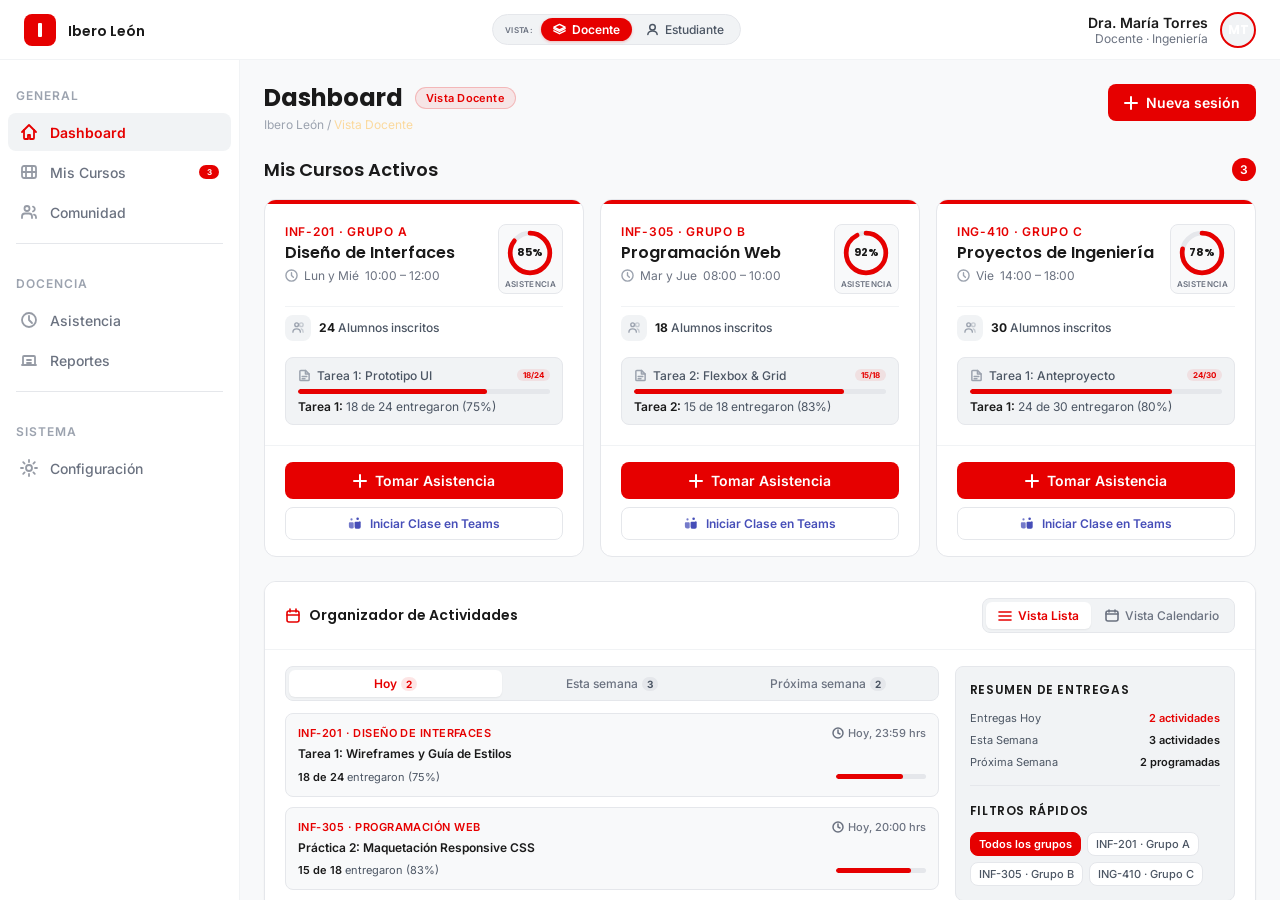
==== commit b49e50fb: "refactor: ajuste de layout con sidebar fijo y depuracion de dashboard Co-authored-by: diegoantonio26" ====
--- a/index.html
+++ b/index.html
@@ -30,19 +30,20 @@
       color: var(--text-secondary);
       background-color: var(--surface-primary);  /* #0d0e0f — fondo raíz */
       min-height: 100vh;
-      display: grid;
-      grid-template-rows: auto 1fr;
-      grid-template-columns: 1fr;
+      display: flex;
+      flex-direction: column;
+      overflow: hidden;
     }
 
     /* =========================================================================
        LAYOUT SHELL  — Header + Sidebar + Main
        ========================================================================= */
-    .layout {
-      display: grid;
-      grid-template-columns: 240px 1fr;
-      grid-template-rows: 1fr;
-      min-height: calc(100vh - 60px); /* resta altura del header */
+    .app-container, .layout {
+      display: flex;
+      height: calc(100vh - 60px);
+      max-height: calc(100vh - 60px);
+      overflow: hidden;
+      flex: 1;
     }
 
     /* =========================================================================
@@ -148,13 +149,18 @@
        SIDEBAR — Menú lateral
        ========================================================================= */
     .sidebar {
+      position: sticky;
+      top: 0;
+      height: 100vh;
+      overflow-y: auto;
+      width: 240px;
+      flex-shrink: 0;
       background-color: var(--surface-secondary);    /* #131313 */
       border-right: 1px solid var(--border-subtle);  /* #252525 */
       display: flex;
       flex-direction: column;
       padding: var(--space-4) 0;                     /* 16px 0 */
       gap: var(--space-1);                           /* 4px entre ítems */
-      overflow-y: auto;
     }
 
     .sidebar__section-label {
@@ -242,7 +248,10 @@
     /* =========================================================================
        MAIN CONTENT — Área principal
        ========================================================================= */
-    .main {
+    .main, .main-content {
+      flex: 1;
+      min-width: 0;
+      height: 100%;
       background-color: var(--surface-primary);   /* #0d0e0f — fondo raíz */
       padding: var(--space-6);                    /* 24px */
       overflow-y: auto;
@@ -700,8 +709,8 @@
     }
 
     @media (max-width: 768px) {          /* --screen-sm */
-      .layout {
-        grid-template-columns: 1fr;
+      .app-container, .layout {
+        flex-direction: column;
       }
 
       .sidebar {
@@ -746,7 +755,6 @@
       </div>
       <div>
         <span class="header__title">Ibero León</span>
-        <span class="header__subtitle">Dashboard</span>
       </div>
     </a>
 
@@ -787,7 +795,7 @@
   <!-- =========================================================================
        LAYOUT — Sidebar + Main
        ========================================================================= -->
-  <div class="layout">
+  <div class="app-container">
 
     <!-- =======================================================================
          SIDEBAR — Menú lateral de navegación
@@ -885,7 +893,7 @@
     <!-- =======================================================================
          MAIN — Área principal de contenido
          ======================================================================= -->
-    <main class="main" id="main-content" role="main">
+    <main class="main main-content" id="main-content" role="main">
 
       <!-- Cabecera de sección -->
       <div class="main__header">
@@ -895,7 +903,7 @@
             <span class="role-badge role-badge--docente">Vista Docente</span>
           </div>
           <p class="main__breadcrumb">
-            Ibero León / <span>Dashboard Docente</span>
+            Ibero León / <span>Vista Docente</span>
           </p>
         </div>
         <button class="btn-primary" type="button">
@@ -1639,6 +1647,19 @@
             </div>
           </article>
 
+      </section>
+
+      <!-- ═══════════════════════════════════════════════════════════════════
+           SECCIÓN 3 — MONITOREO Y SEGUIMIENTO DOCENTE (50% / 50%)
+           ═══════════════════════════════════════════════════════════════════ -->
+      <section aria-label="Monitoreo y seguimiento docente" class="gadgets-section">
+
+        <div class="section-header">
+          <h2 class="section-title">Monitoreo y Seguimiento Docente</h2>
+          <span class="section-count" aria-label="2 módulos activos">2 módulos</span>
+        </div>
+
+        <div class="gadgets-grid-half">
 
           <!-- ── GADGET 2: Radar de Alumnos Inactivos ── -->
           <article class="monitoring-card" aria-label="Radar de alumnos inactivos con más de 7 días sin ingreso">
@@ -1657,7 +1678,7 @@
 
             <div class="monitoring-card__body">
               <ul class="inactive-list" role="list">
-                
+
                 <!-- Alumno 1 -->
                 <li class="inactive-item">
                   <div class="inactive-item__left">
@@ -1733,7 +1754,6 @@
             </div>
           </article>
 
-
           <!-- ── GADGET 3: Minigráfico de Distribución de Calificaciones ── -->
           <article class="monitoring-card" aria-label="Distribución de calificaciones por rangos">
             <div class="monitoring-card__header">
@@ -1747,7 +1767,7 @@
             </div>
 
             <div class="monitoring-card__body">
-              
+
               <!-- Resumen del promedio general -->
               <div class="grade-summary-bar">
                 <span class="grade-summary-bar__label">Promedio General Activo</span>
@@ -1756,7 +1776,7 @@
 
               <!-- Gráfico de barras por rangos -->
               <div class="grade-chart" role="region" aria-label="Barras de distribución de calificaciones">
-                
+
                 <!-- Rango 1: 90-100% (Sobresaliente) -->
                 <div class="grade-row">
                   <div class="grade-row__header">
@@ -1810,193 +1830,9 @@
         </div><!-- /gadgets-grid-half -->
       </section>
 
-        </div><!-- /monitoring-card -->
-      </section>
-
-      <!-- ═══════════════════════════════════════════════════════════════════
-           SECCIÓN 3 — MONITOREO Y SEGUIMIENTO DOCENTE (50% / 50%)
-           ═══════════════════════════════════════════════════════════════════ -->
-      <section aria-label="Monitoreo y seguimiento docente" class="gadgets-section">
-
-        <div class="section-header">
-          <h2 class="section-title">Monitoreo y Seguimiento Docente</h2>
-          <span class="section-count" aria-label="2 módulos activos">2 módulos</span>
-        </div>
-
-        <div class="gadgets-grid-half">
-
-          <!-- ── GADGET 2: Radar de Alumnos Inactivos ── -->
-          <article class="monitoring-card" aria-label="Radar de alumnos inactivos con más de 7 días sin ingreso">
-            <div class="monitoring-card__header">
-              <div class="monitoring-card__title-group">
-                <svg class="monitoring-card__icon" viewBox="0 0 16 16" stroke-width="1.6" stroke-linecap="round" stroke-linejoin="round" aria-hidden="true">
-                  <path d="M8 1.5a6.5 6.5 0 1 0 0 13 6.5 6.5 0 0 0 0-13z"/>
-                  <path d="M8 5v3.5l2 1.5"/>
-                </svg>
-                <h3 class="monitoring-card__title">Radar de Inactividad</h3>
-              </div>
-              <span class="monitoring-card__badge-alert" aria-label="3 alumnos con más de 7 días de inactividad">
-                3 en alerta (&gt;7d)
-              </span>
-            </div>
-
-            <div class="monitoring-card__body">
-              <ul class="inactive-list" role="list">
-
-                <!-- Alumno 1 -->
-                <li class="inactive-item">
-                  <div class="inactive-item__left">
-                    <div class="inactive-item__avatar" aria-hidden="true">AM</div>
-                    <div class="inactive-item__info">
-                      <h4 class="inactive-item__name">Alejandro Morales Ríos</h4>
-                      <span class="inactive-item__course">INF-201 · Diseño de Interfaces</span>
-                      <span class="inactive-item__days">
-                        <svg width="8" height="8" viewBox="0 0 8 8" fill="currentColor" aria-hidden="true">
-                          <circle cx="4" cy="4" r="3.5"/>
-                        </svg>
-                        12 días inactivo
-                      </span>
-                    </div>
-                  </div>
-                  <button class="btn-quick-msg" type="button" aria-label="Enviar mensaje a Alejandro Morales Ríos">
-                    <svg viewBox="0 0 14 14" stroke-width="1.6" stroke-linecap="round" stroke-linejoin="round" aria-hidden="true">
-                      <path d="M12 2H2a1 1 0 0 0-1 1v7a1 1 0 0 0 1 1h2v2l3-2h5a1 1 0 0 0 1-1V3a1 1 0 0 0-1-1z"/>
-                    </svg>
-                    Mensaje
-                  </button>
-                </li>
-
-                <!-- Alumno 2 -->
-                <li class="inactive-item">
-                  <div class="inactive-item__left">
-                    <div class="inactive-item__avatar" aria-hidden="true">SV</div>
-                    <div class="inactive-item__info">
-                      <h4 class="inactive-item__name">Sofía Valenzuela Gómez</h4>
-                      <span class="inactive-item__course">INF-305 · Programación Web</span>
-                      <span class="inactive-item__days">
-                        <svg width="8" height="8" viewBox="0 0 8 8" fill="currentColor" aria-hidden="true">
-                          <circle cx="4" cy="4" r="3.5"/>
-                        </svg>
-                        9 días inactiva
-                      </span>
-                    </div>
-                  </div>
-                  <button class="btn-quick-msg" type="button" aria-label="Enviar mensaje a Sofía Valenzuela Gómez">
-                    <svg viewBox="0 0 14 14" stroke-width="1.6" stroke-linecap="round" stroke-linejoin="round" aria-hidden="true">
-                      <path d="M12 2H2a1 1 0 0 0-1 1v7a1 1 0 0 0 1 1h2v2l3-2h5a1 1 0 0 0 1-1V3a1 1 0 0 0-1-1z"/>
-                    </svg>
-                    Mensaje
-                  </button>
-                </li>
-
-                <!-- Alumno 3 -->
-                <li class="inactive-item">
-                  <div class="inactive-item__left">
-                    <div class="inactive-item__avatar" aria-hidden="true">CO</div>
-                    <div class="inactive-item__info">
-                      <h4 class="inactive-item__name">Carlos Ortiz Mendoza</h4>
-                      <span class="inactive-item__course">ING-410 · Proyectos de Ing.</span>
-                      <span class="inactive-item__days">
-                        <svg width="8" height="8" viewBox="0 0 8 8" fill="currentColor" aria-hidden="true">
-                          <circle cx="4" cy="4" r="3.5"/>
-                        </svg>
-                        8 días inactivo
-                      </span>
-                    </div>
-                  </div>
-                  <button class="btn-quick-msg" type="button" aria-label="Enviar mensaje a Carlos Ortiz Mendoza">
-                    <svg viewBox="0 0 14 14" stroke-width="1.6" stroke-linecap="round" stroke-linejoin="round" aria-hidden="true">
-                      <path d="M12 2H2a1 1 0 0 0-1 1v7a1 1 0 0 0 1 1h2v2l3-2h5a1 1 0 0 0 1-1V3a1 1 0 0 0-1-1z"/>
-                    </svg>
-                    Mensaje
-                  </button>
-                </li>
-
-              </ul>
-
-              <p class="monitoring-card__note">Alerta preventiva: Umbral institucional &gt; 7 días sin conexión a Moodle</p>
-            </div>
-          </article>
-
-          <!-- ── GADGET 3: Minigráfico de Distribución de Calificaciones ── -->
-          <article class="monitoring-card" aria-label="Distribución de calificaciones por rangos">
-            <div class="monitoring-card__header">
-              <div class="monitoring-card__title-group">
-                <svg class="monitoring-card__icon" viewBox="0 0 16 16" stroke-width="1.6" stroke-linecap="round" stroke-linejoin="round" aria-hidden="true">
-                  <path d="M2 14h12M4 11V7M8 11V3M12 11V5"/>
-                </svg>
-                <h3 class="monitoring-card__title">Distribución de Notas</h3>
-              </div>
-              <span class="monitoring-card__tag">72 evaluados</span>
-            </div>
-
-            <div class="monitoring-card__body">
-
-              <!-- Resumen del promedio general -->
-              <div class="grade-summary-bar">
-                <span class="grade-summary-bar__label">Promedio General Activo</span>
-                <span class="grade-summary-bar__value">84.2% · Satisfactorio</span>
-              </div>
-
-              <!-- Gráfico de barras por rangos -->
-              <div class="grade-chart" role="region" aria-label="Barras de distribución de calificaciones">
-
-                <!-- Rango 1: 90-100% (Sobresaliente) -->
-                <div class="grade-row">
-                  <div class="grade-row__header">
-                    <span class="grade-row__range">90–100% <span class="grade-row__title">(Sobresaliente)</span></span>
-                    <span class="grade-row__count">28 alum. (39%)</span>
-                  </div>
-                  <div class="grade-row__track" role="progressbar" aria-valuenow="39" aria-valuemin="0" aria-valuemax="100">
-                    <div class="grade-row__bar grade-row__bar--sobresaliente" style="width: 38.9%;"></div>
-                  </div>
-                </div>
-
-                <!-- Rango 2: 80-89% (Satisfactorio) -->
-                <div class="grade-row">
-                  <div class="grade-row__header">
-                    <span class="grade-row__range">80–89% <span class="grade-row__title">(Satisfactorio)</span></span>
-                    <span class="grade-row__count">24 alum. (33%)</span>
-                  </div>
-                  <div class="grade-row__track" role="progressbar" aria-valuenow="33" aria-valuemin="0" aria-valuemax="100">
-                    <div class="grade-row__bar grade-row__bar--satisfactorio" style="width: 33.3%;"></div>
-                  </div>
-                </div>
-
-                <!-- Rango 3: 70-79% (Suficiente) -->
-                <div class="grade-row">
-                  <div class="grade-row__header">
-                    <span class="grade-row__range">70–79% <span class="grade-row__title">(Suficiente)</span></span>
-                    <span class="grade-row__count">13 alum. (18%)</span>
-                  </div>
-                  <div class="grade-row__track" role="progressbar" aria-valuenow="18" aria-valuemin="0" aria-valuemax="100">
-                    <div class="grade-row__bar grade-row__bar--suficiente" style="width: 18.1%;"></div>
-                  </div>
-                </div>
-
-                <!-- Rango 4: <70% (En Riesgo - Alerta Roja Ibero León) -->
-                <div class="grade-row grade-row--risk">
-                  <div class="grade-row__header">
-                    <span class="grade-row__range">&lt;70% <span class="grade-row__title">(En Riesgo)</span></span>
-                    <span class="grade-row__count">7 alum. (10%)</span>
-                  </div>
-                  <div class="grade-row__track" role="progressbar" aria-valuenow="10" aria-valuemin="0" aria-valuemax="100">
-                    <div class="grade-row__bar grade-row__bar--riesgo" style="width: 9.7%;"></div>
-                  </div>
-                </div>
-
-              </div>
-
-              <p class="monitoring-card__note">7 estudiantes requieren intervención académica preventiva</p>
-            </div>
-          </article>
-
-        </div><!-- /gadgets-grid-half -->
-      </section>
-
     </main><!-- /main -->
 
-  </div><!-- /layout -->
+  </div><!-- /app-container -->
 
   <!-- Lógica e interactividad global -->
   <script src="app.js"></script>
--- a/styles.css
+++ b/styles.css
@@ -270,6 +270,77 @@
 
 
 /* =============================================================================
+   LAYOUT SHELL & FIXED SIDEBAR (FASE 10)
+   ============================================================================= */
+
+body {
+  font-family: var(--font-family-body);
+  font-size: var(--font-size-md);
+  font-weight: var(--font-weight-regular);
+  color: var(--text-secondary);
+  background-color: var(--surface-primary);
+  min-height: 100vh;
+  margin: 0;
+  padding: 0;
+  display: flex;
+  flex-direction: column;
+  overflow: hidden;
+}
+
+.header {
+  height: 60px;
+  background-color: var(--surface-secondary);
+  border-bottom: 1px solid var(--border-subtle);
+  display: flex;
+  align-items: center;
+  justify-content: space-between;
+  padding: 0 var(--space-6);
+  gap: var(--space-4);
+  position: sticky;
+  top: 0;
+  z-index: 100;
+  flex-shrink: 0;
+}
+
+.app-container,
+.layout {
+  display: flex;
+  height: calc(100vh - 60px);
+  max-height: calc(100vh - 60px);
+  overflow: hidden;
+  flex: 1;
+}
+
+.sidebar {
+  position: sticky;
+  top: 0;
+  height: 100vh;
+  overflow-y: auto;
+  width: 240px;
+  flex-shrink: 0;
+  background-color: var(--surface-secondary);
+  border-right: 1px solid var(--border-subtle);
+  display: flex;
+  flex-direction: column;
+  padding: var(--space-4) 0;
+  gap: var(--space-1);
+}
+
+.main,
+.main-content {
+  flex: 1;
+  min-width: 0;
+  height: 100%;
+  overflow-y: auto;
+  background-color: var(--surface-primary);
+  padding: var(--space-6);
+  display: flex;
+  flex-direction: column;
+  gap: var(--space-6);
+}
+
+
+/* =============================================================================
    FASE 4 — COMPONENTES DE TARJETA DE CURSO (VISTA DOCENTE)
    ============================================================================= */
 
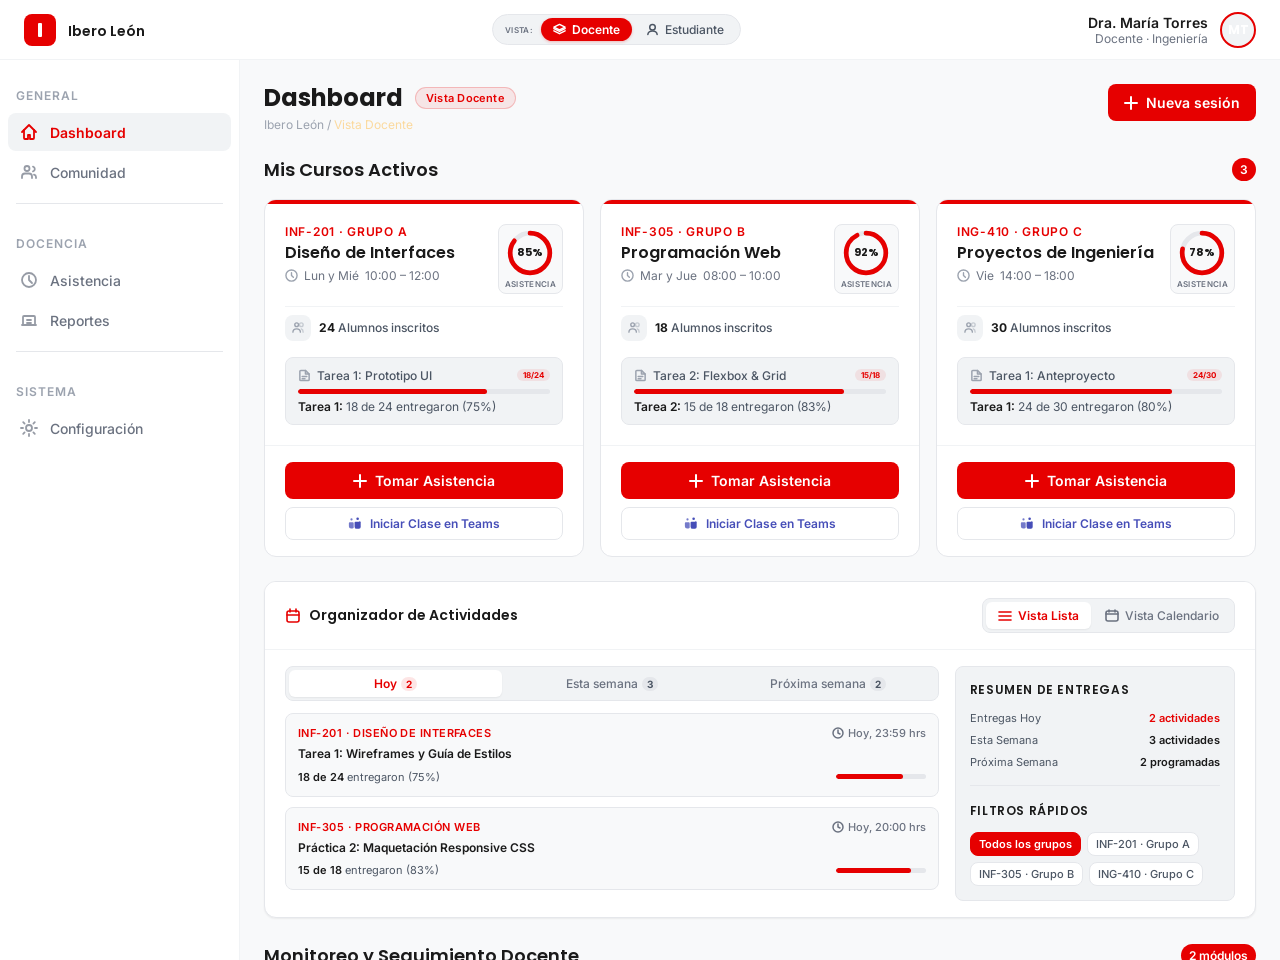
==== commit f32a518d: "Fix layout scroll and clean up sidebar General section Co-authored-by: diegoantonio2609-png <2474043" ====
--- a/index.html
+++ b/index.html
@@ -32,7 +32,6 @@
       min-height: 100vh;
       display: flex;
       flex-direction: column;
-      overflow: hidden;
     }
 
     /* =========================================================================
@@ -40,9 +39,6 @@
        ========================================================================= */
     .app-container, .layout {
       display: flex;
-      height: calc(100vh - 60px);
-      max-height: calc(100vh - 60px);
-      overflow: hidden;
       flex: 1;
     }
 
@@ -251,7 +247,7 @@
     .main, .main-content {
       flex: 1;
       min-width: 0;
-      height: 100%;
+      height: 100vh;
       background-color: var(--surface-primary);   /* #0d0e0f — fondo raíz */
       padding: var(--space-6);                    /* 24px */
       overflow-y: auto;
@@ -819,17 +815,6 @@
         <li>
           <a href="#" class="nav-item__link">
             <svg class="nav-item__icon" viewBox="0 0 18 18" fill="none" stroke="currentColor" stroke-width="1.8" stroke-linecap="round" stroke-linejoin="round" aria-hidden="true">
-              <rect x="2" y="3" width="14" height="12" rx="2"/>
-              <path d="M6 3v12M12 3v12M2 9h14"/>
-            </svg>
-            Mis Cursos
-            <span class="nav-item__badge" aria-label="3 cursos activos">3</span>
-          </a>
-        </li>
-
-        <li>
-          <a href="#" class="nav-item__link">
-            <svg class="nav-item__icon" viewBox="0 0 18 18" fill="none" stroke="currentColor" stroke-width="1.8" stroke-linecap="round" stroke-linejoin="round" aria-hidden="true">
               <path d="M12 15v-1.5a3 3 0 00-3-3H5a3 3 0 00-3 3V15"/>
               <circle cx="7" cy="5.5" r="2.5"/>
               <path d="M16 15v-1a2.5 2.5 0 00-2-2.4M13 3.6a2.5 2.5 0 010 4.8"/>
--- a/styles.css
+++ b/styles.css
@@ -284,7 +284,6 @@
   padding: 0;
   display: flex;
   flex-direction: column;
-  overflow: hidden;
 }
 
 .header {
@@ -305,9 +304,6 @@
 .app-container,
 .layout {
   display: flex;
-  height: calc(100vh - 60px);
-  max-height: calc(100vh - 60px);
-  overflow: hidden;
   flex: 1;
 }
 
@@ -330,7 +326,7 @@
 .main-content {
   flex: 1;
   min-width: 0;
-  height: 100%;
+  height: 100vh;
   overflow-y: auto;
   background-color: var(--surface-primary);
   padding: var(--space-6);
